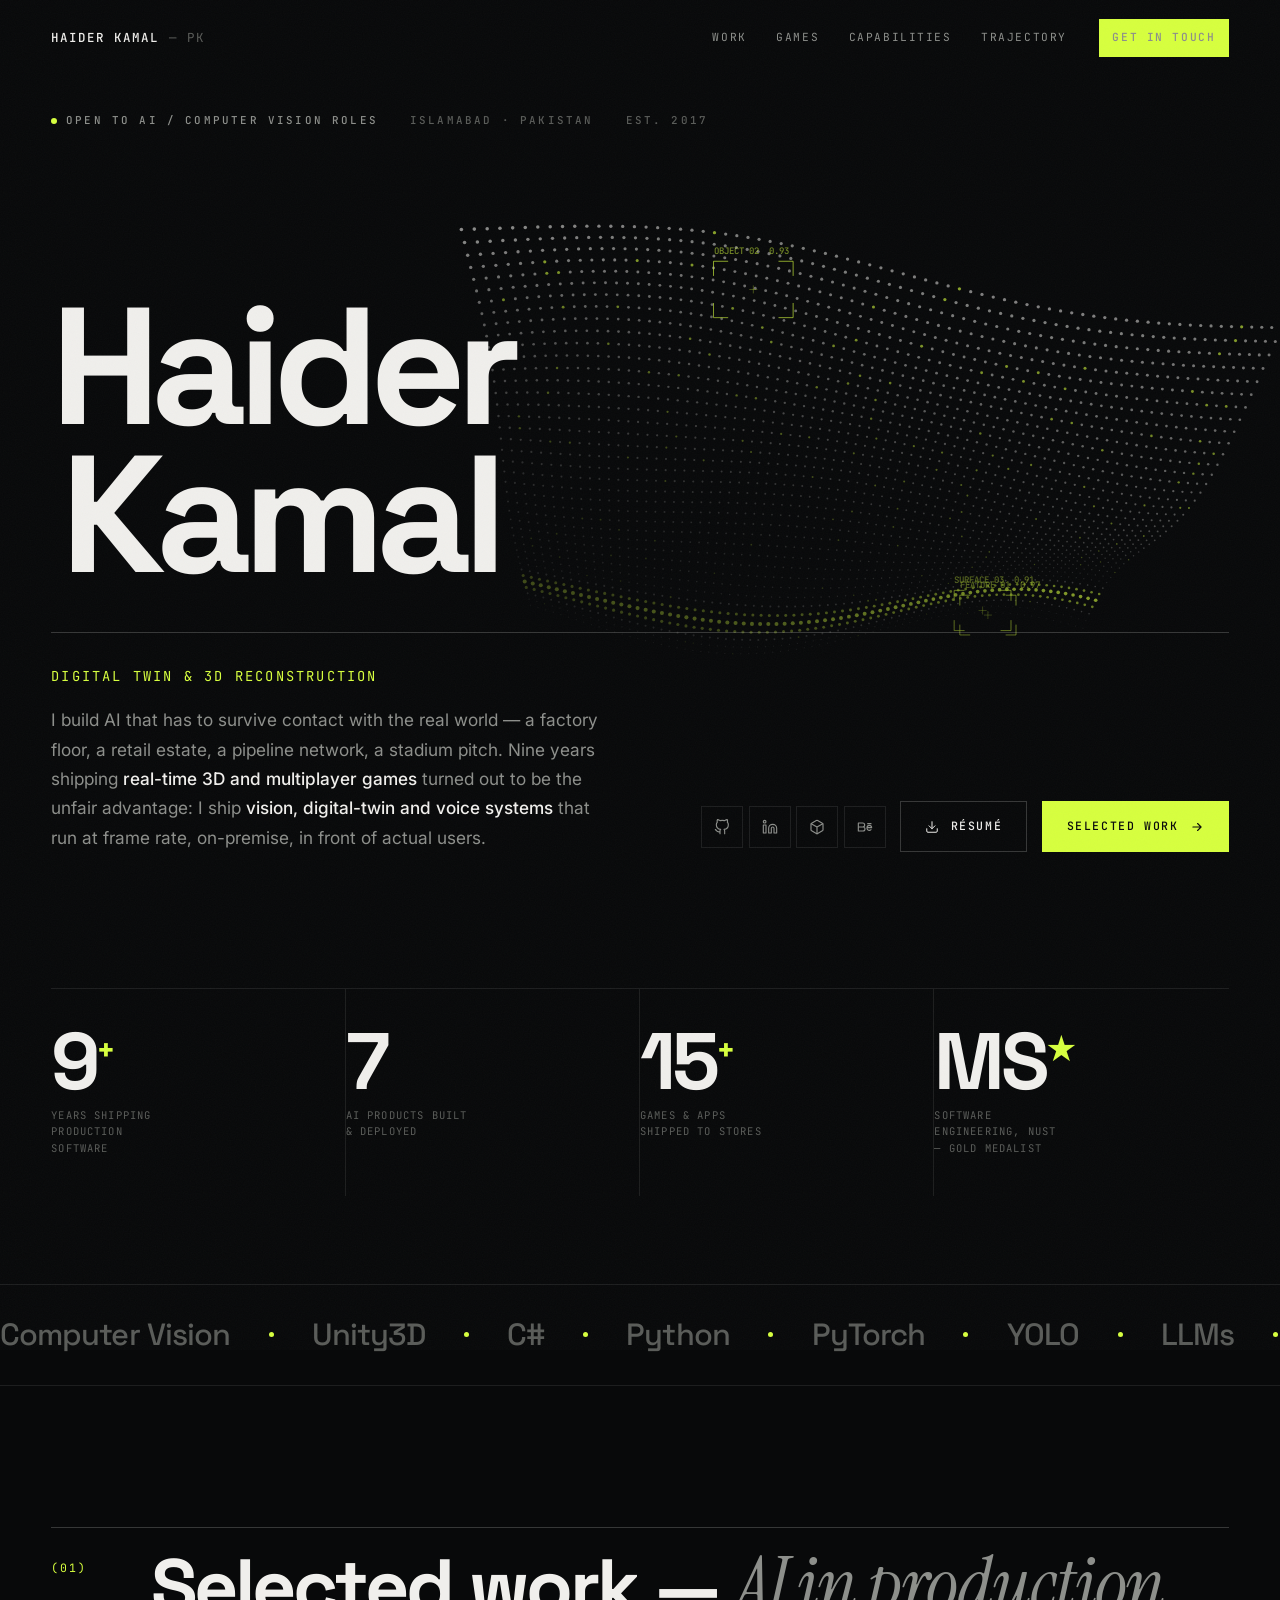
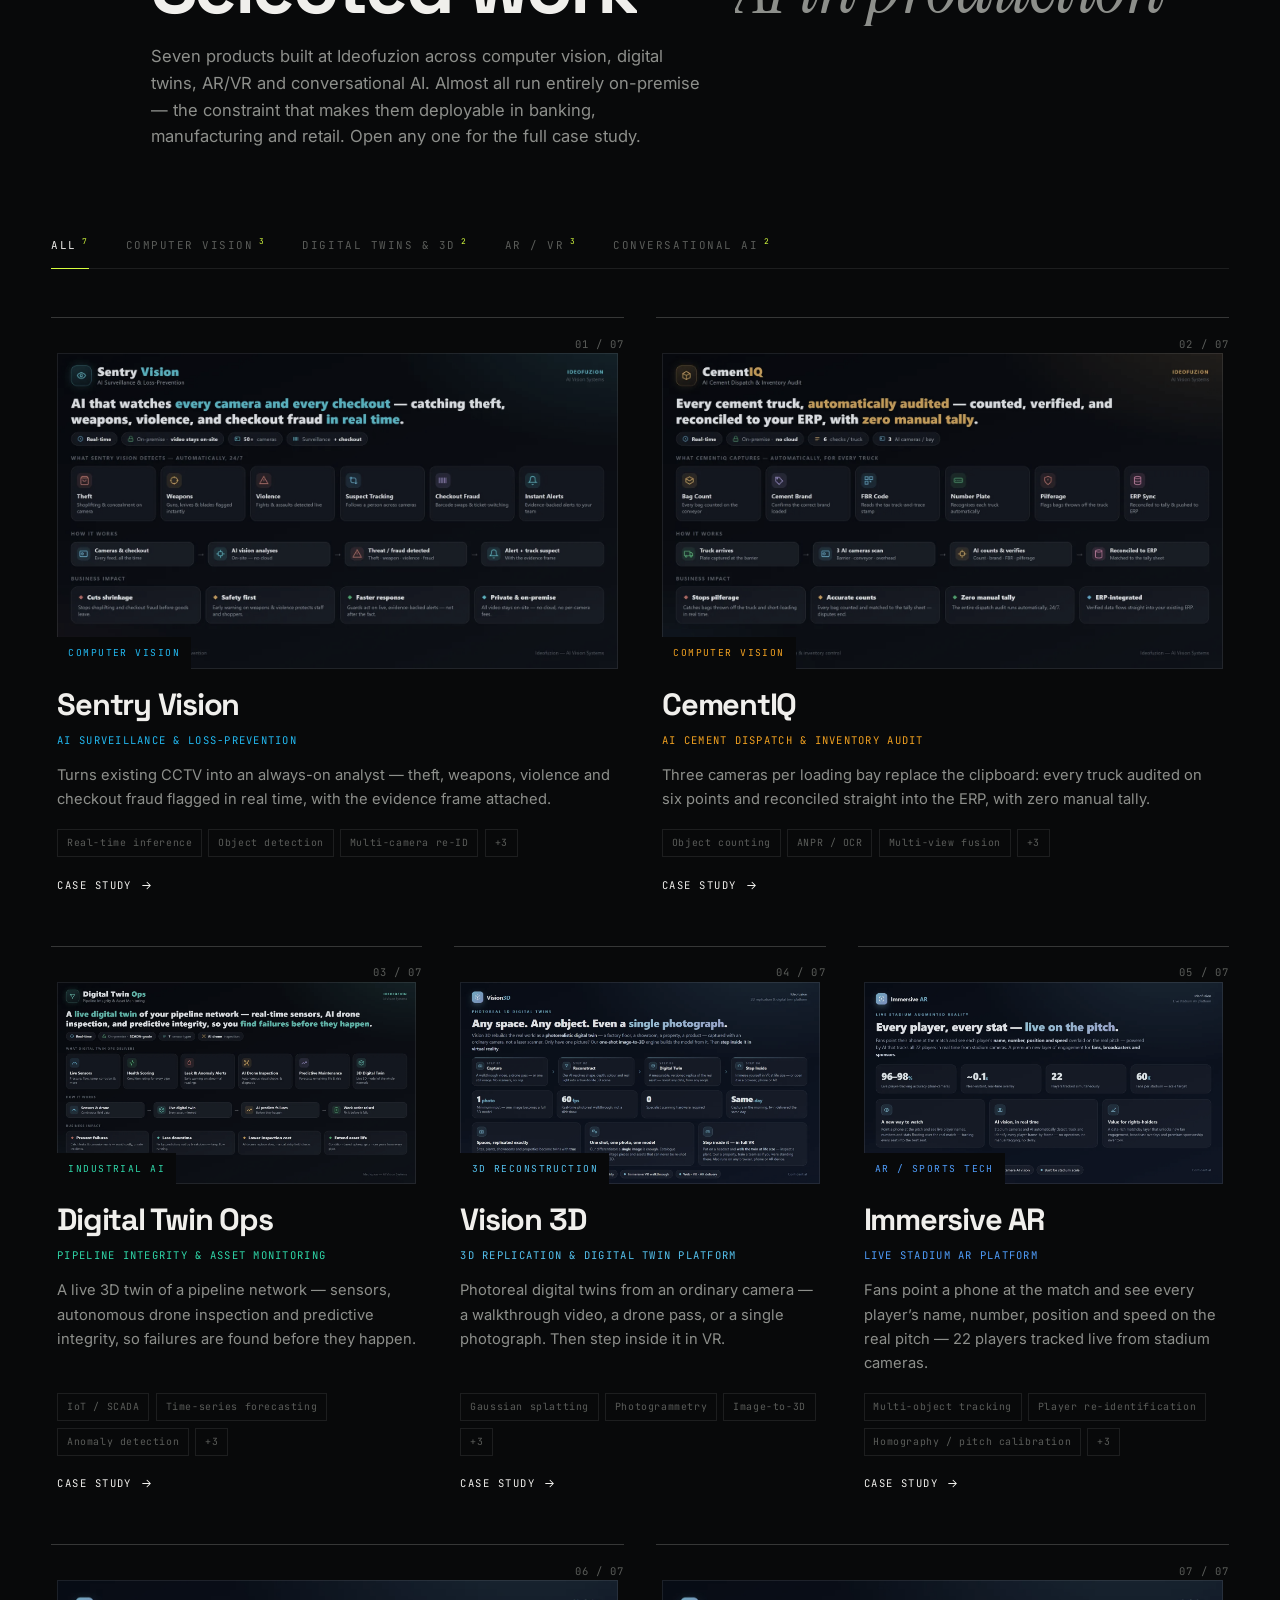
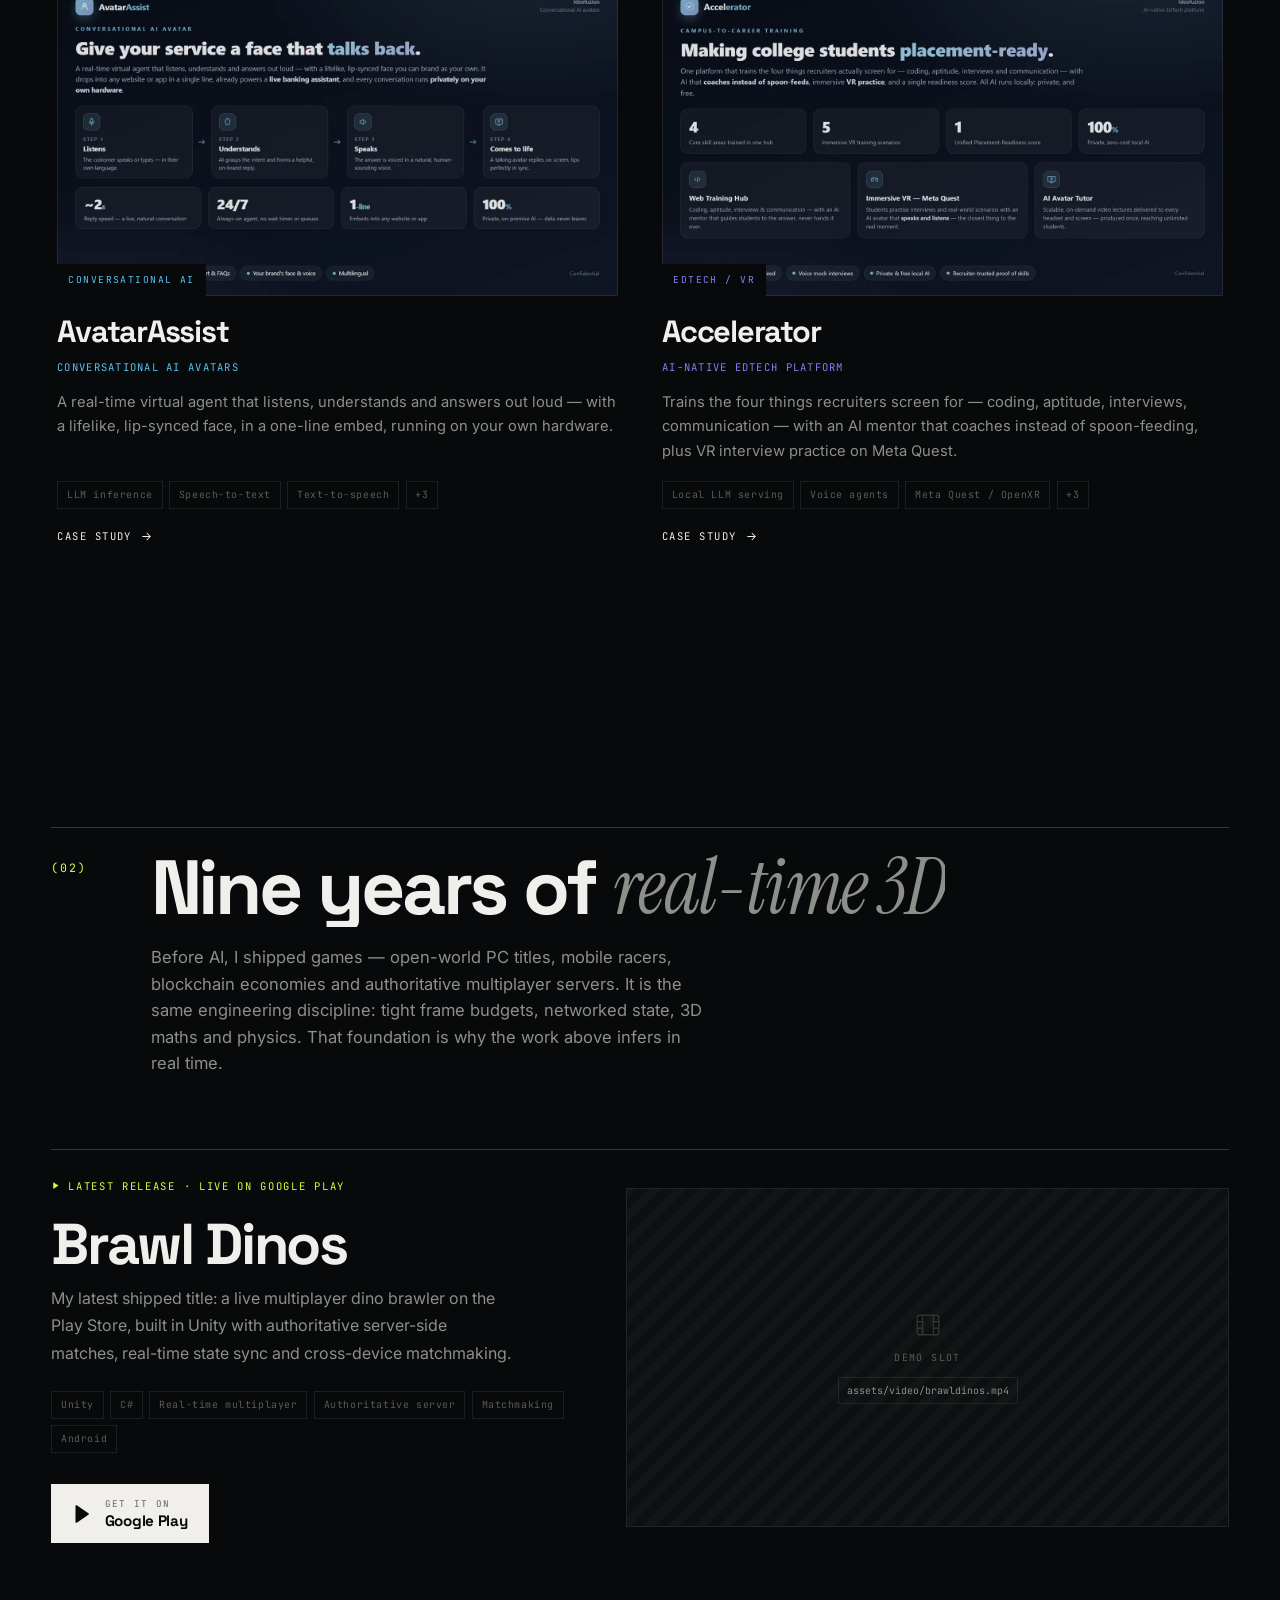
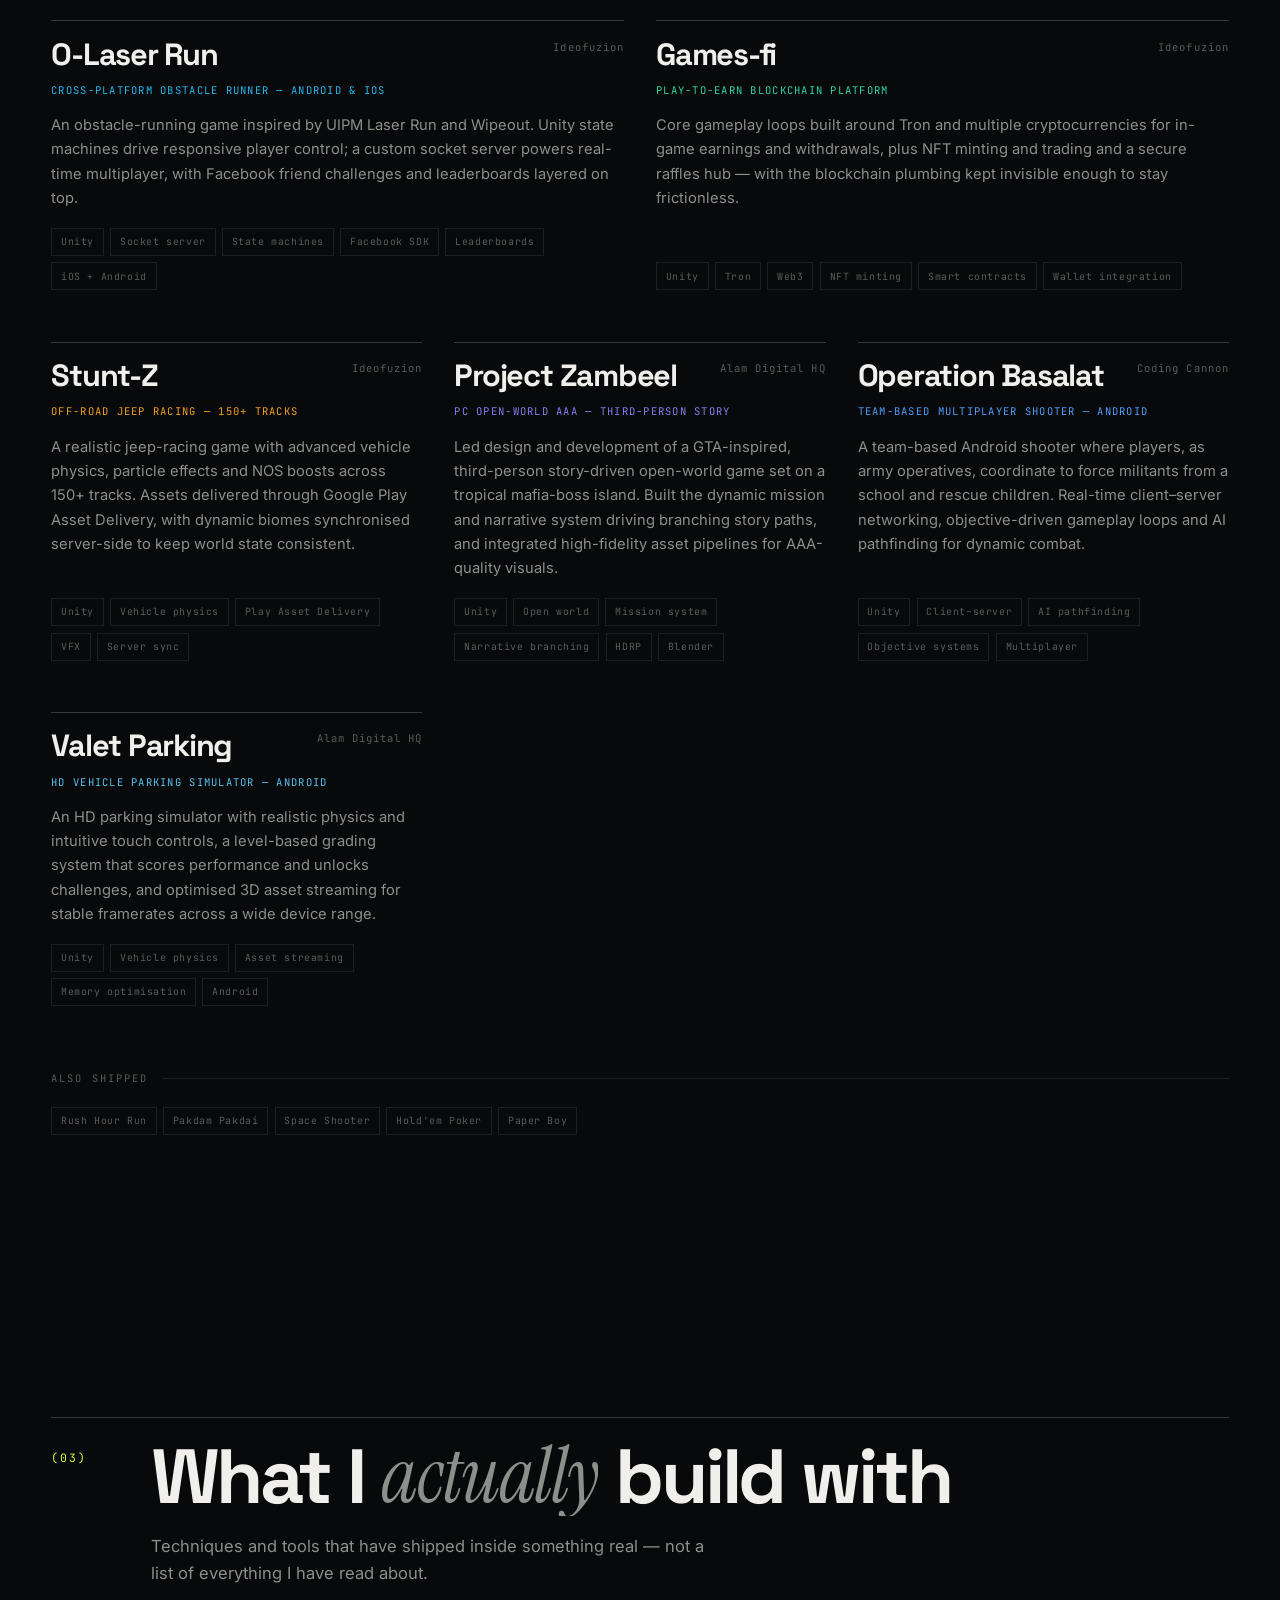
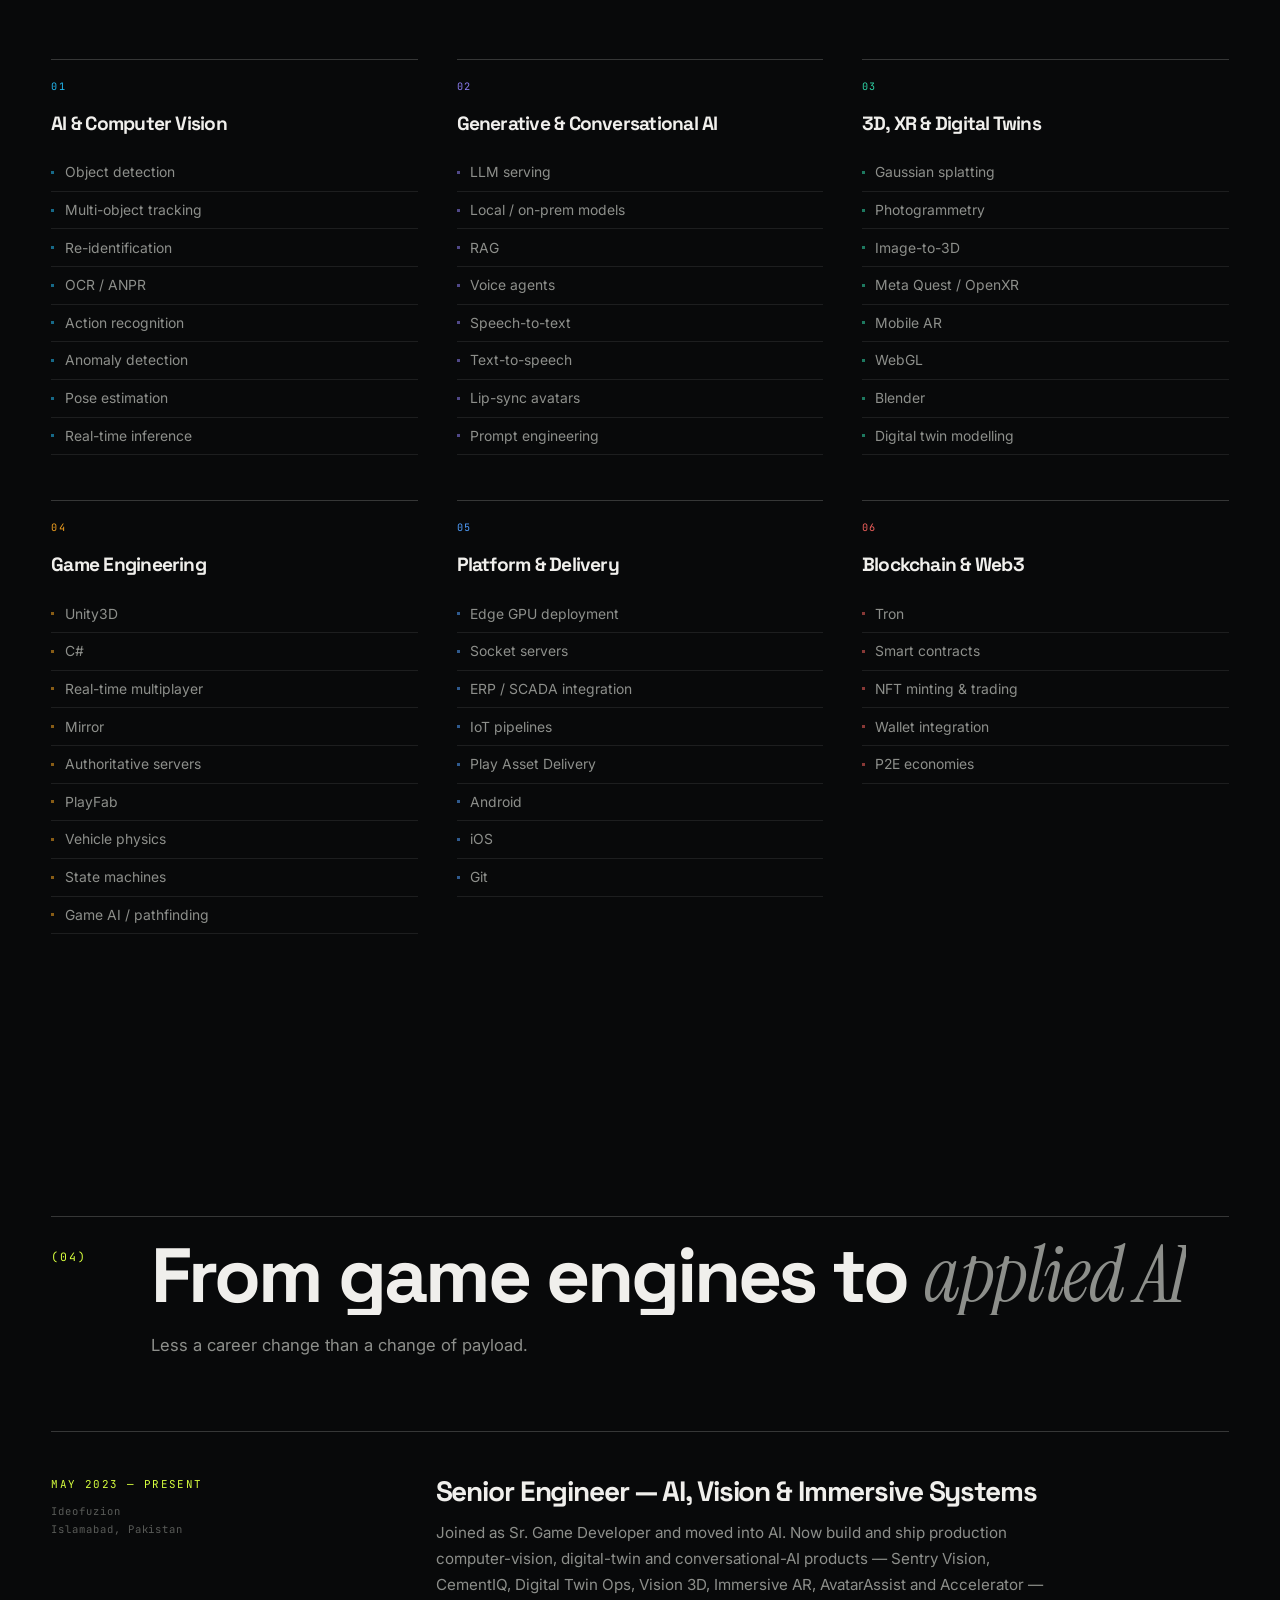
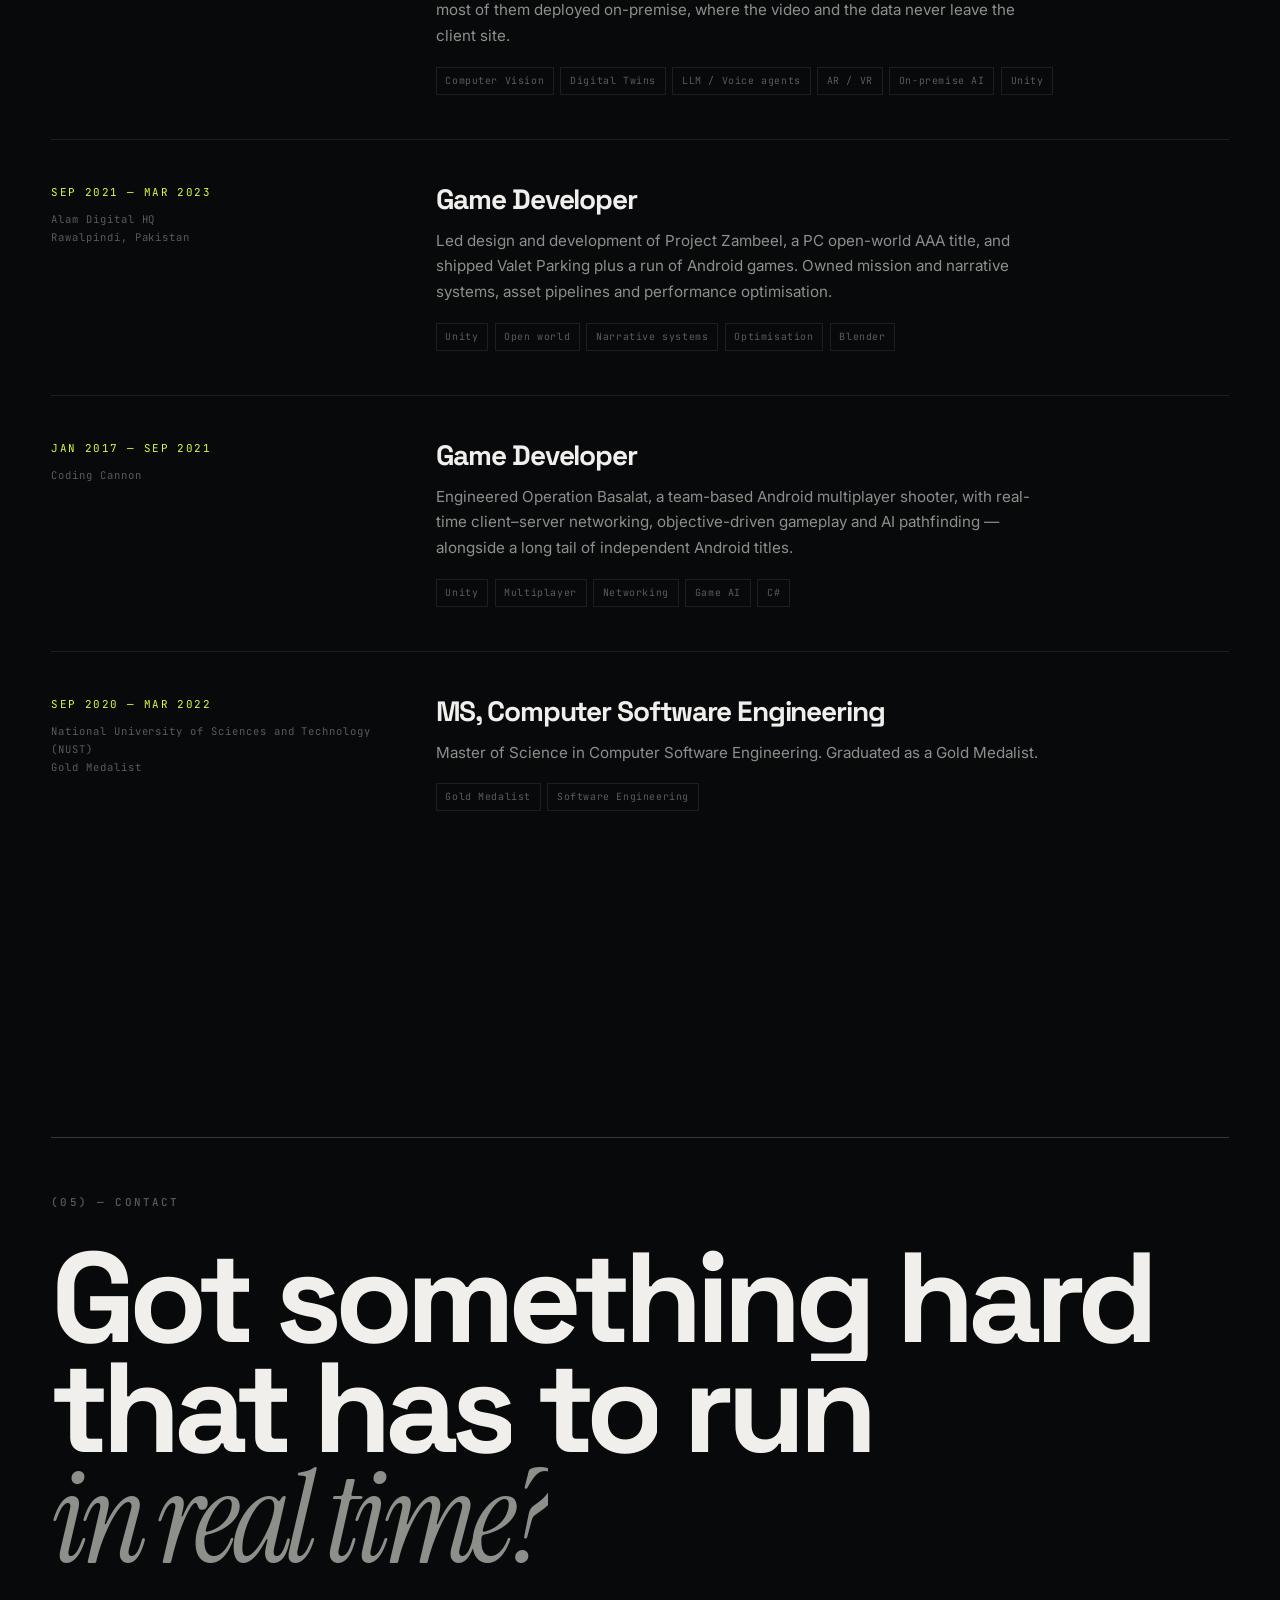
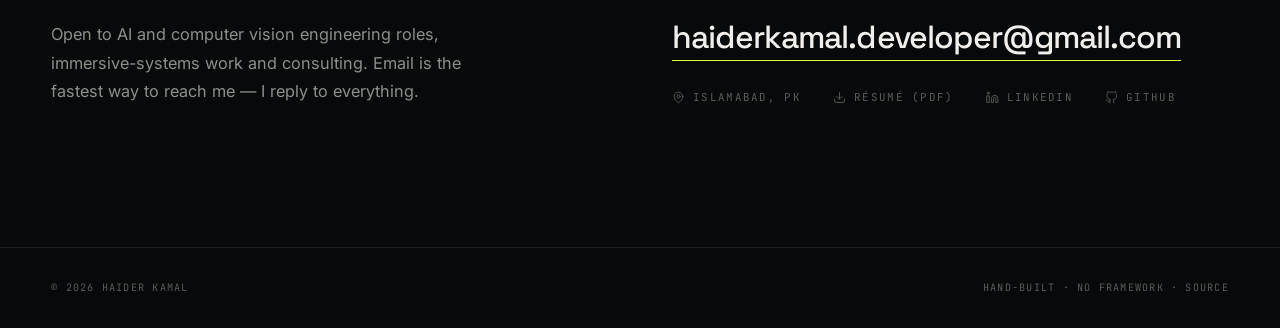
==== index.html @ 473e82a1 "Redesign: editorial art direction and a live point-cloud hero Replaces the generic dark-navy/cyan tr" ====
<!DOCTYPE html>
<html lang="en">
<head>
<meta charset="utf-8">
<meta name="viewport" content="width=device-width,initial-scale=1">
<title>Haider Kamal — AI, Computer Vision &amp; Real-Time 3D</title>
<meta name="description" content="Haider Kamal — engineer building production computer vision, digital twin, AR/VR and conversational AI systems, with 9+ years shipping Unity games and real-time multiplayer. Islamabad, Pakistan.">
<meta name="author" content="Haider Kamal">
<meta name="theme-color" content="#08090a">
<link rel="canonical" href="https://haiderkamal.github.io/">

<meta property="og:type" content="website">
<meta property="og:url" content="https://haiderkamal.github.io/">
<meta property="og:title" content="Haider Kamal — AI, Computer Vision &amp; Real-Time 3D">
<meta property="og:description" content="Production computer vision, digital twins, AR/VR and conversational AI — plus 9+ years shipping Unity games and real-time multiplayer.">
<meta property="og:image" content="https://haiderkamal.github.io/assets/img/sentry-vision.webp">
<meta name="twitter:card" content="summary_large_image">

<link rel="icon" href="data:image/svg+xml,<svg xmlns='http://www.w3.org/2000/svg' viewBox='0 0 100 100'><rect width='100' height='100' fill='%2308090a'/><text x='50' y='67' font-size='46' font-family='monospace' font-weight='700' text-anchor='middle' fill='%23d7ff3e'>HK</text></svg>">

<link rel="preconnect" href="https://fonts.googleapis.com">
<link rel="preconnect" href="https://fonts.gstatic.com" crossorigin>
<link href="https://fonts.googleapis.com/css2?family=Inter:wght@400;500;600&family=Space+Grotesk:wght@500;600;700&family=JetBrains+Mono:wght@400;500&family=Instrument+Serif:ital@0;1&display=swap" rel="stylesheet">
<link rel="stylesheet" href="assets/css/style.css">

<script type="application/ld+json">
{
  "@context": "https://schema.org",
  "@type": "Person",
  "name": "Haider Kamal",
  "jobTitle": "AI, Computer Vision & Immersive Systems Engineer",
  "email": "mailto:haiderkamal.developer@gmail.com",
  "url": "https://haiderkamal.github.io/",
  "address": { "@type": "PostalAddress", "addressLocality": "Islamabad", "addressCountry": "PK" },
  "alumniOf": { "@type": "CollegeOrUniversity", "name": "National University of Sciences and Technology (NUST)" },
  "worksFor": { "@type": "Organization", "name": "Ideofuzion" },
  "sameAs": [
    "https://github.com/haiderkamal",
    "https://www.linkedin.com/in/haiderkamal-598596217",
    "https://www.behance.net/codingCannon",
    "https://sketchfab.com/prorookie123/models"
  ],
  "knowsAbout": ["Computer Vision","Digital Twins","Augmented Reality","Virtual Reality","Large Language Models","Unity3D","Real-time Multiplayer","3D Reconstruction"]
}
</script>
</head>
<body>

<div class="progress" id="progress"></div>

<!-- ============ NAV ============ -->
<header class="nav" id="nav">
  <div class="wrap nav-in">
    <a class="brand" href="#top"><b>Haider Kamal</b><i>— PK</i></a>
    <nav class="nav-links">
      <a href="#work">Work</a>
      <a href="#games">Games</a>
      <a href="#skills">Capabilities</a>
      <a href="#journey">Trajectory</a>
      <a class="nav-cta" href="#contact">Get in touch</a>
    </nav>
    <button class="burger" id="burger" aria-label="Toggle menu"><span></span></button>
  </div>
</header>

<!-- ============ HERO ============ -->
<section class="hero" id="top">
  <canvas id="cloud" aria-hidden="true"></canvas>
  <div class="wrap hero-top">
    <div class="hero-meta mono-label">
      <span class="avail"><i class="dot"></i> Open to AI / computer vision roles</span>
      <span>Islamabad · Pakistan</span>
      <span>Est. 2017</span>
    </div>
  </div>

  <div class="wrap hero-in">
    <h1><span><i>Haider</i></span><span class="l2"><i>Kamal</i></span></h1>

    <div class="hero-lower">
      <div>
        <span class="rotator" id="rotator"></span>
        <p class="hero-lede">
          I build AI that has to survive contact with the real world — a factory floor, a retail estate,
          a pipeline network, a stadium pitch. Nine years shipping
          <strong>real-time 3D and multiplayer games</strong> turned out to be the unfair advantage:
          I ship <strong>vision, digital-twin and voice systems</strong> that run at frame rate,
          on-premise, in front of actual users.
        </p>
      </div>
      <div class="hero-actions">
        <div class="socials">
          <a href="https://github.com/haiderkamal" target="_blank" rel="noopener" aria-label="GitHub" title="GitHub">
            <svg viewBox="0 0 24 24" fill="none" stroke="currentColor" stroke-width="1.7" stroke-linecap="round" stroke-linejoin="round"><path d="M9 19c-5 1.5-5-2.5-7-3m14 6v-3.87a3.37 3.37 0 0 0-.94-2.61c3.14-.35 6.44-1.54 6.44-7A5.44 5.44 0 0 0 20 4.77 5.07 5.07 0 0 0 19.91 1S18.73.65 16 2.48a13.38 13.38 0 0 0-7 0C6.27.65 5.09 1 5.09 1A5.07 5.07 0 0 0 5 4.77a5.44 5.44 0 0 0-1.5 3.78c0 5.42 3.3 6.61 6.44 7A3.37 3.37 0 0 0 9 18.13V22"/></svg>
          </a>
          <a href="https://www.linkedin.com/in/haiderkamal-598596217" target="_blank" rel="noopener" aria-label="LinkedIn" title="LinkedIn">
            <svg viewBox="0 0 24 24" fill="none" stroke="currentColor" stroke-width="1.7" stroke-linecap="round" stroke-linejoin="round"><path d="M16 8a6 6 0 0 1 6 6v7h-4v-7a2 2 0 0 0-4 0v7h-4v-7a6 6 0 0 1 6-6z"/><rect x="2" y="9" width="4" height="12"/><circle cx="4" cy="4" r="2"/></svg>
          </a>
          <a href="https://sketchfab.com/prorookie123/models" target="_blank" rel="noopener" aria-label="Sketchfab" title="Sketchfab — 3D models">
            <svg viewBox="0 0 24 24" fill="none" stroke="currentColor" stroke-width="1.7" stroke-linecap="round" stroke-linejoin="round"><path d="M21 16V8a2 2 0 0 0-1-1.73l-7-4a2 2 0 0 0-2 0l-7 4A2 2 0 0 0 3 8v8a2 2 0 0 0 1 1.73l7 4a2 2 0 0 0 2 0l7-4A2 2 0 0 0 21 16Z"/><path d="m3.3 7 8.7 5 8.7-5M12 22V12"/></svg>
          </a>
          <a href="https://www.behance.net/codingCannon" target="_blank" rel="noopener" aria-label="Behance" title="Behance">
            <svg viewBox="0 0 24 24" fill="none" stroke="currentColor" stroke-width="1.7" stroke-linecap="round" stroke-linejoin="round"><path d="M2 6h6.5a3 3 0 0 1 0 6H2zM2 12h7a3 3 0 0 1 0 6H2zM15 13h7a3.5 3.5 0 1 0-7 0v1a3.5 3.5 0 0 0 6 2"/><path d="M16 7h5"/></svg>
          </a>
        </div>
        <a class="btn" href="assets/Haider-Kamal-Resume.pdf" download><span>
          <svg viewBox="0 0 24 24" fill="none" stroke="currentColor" stroke-width="1.7" stroke-linecap="round" stroke-linejoin="round"><path d="M21 15v4a2 2 0 0 1-2 2H5a2 2 0 0 1-2-2v-4"/><path d="m7 10 5 5 5-5"/><path d="M12 15V3"/></svg>
          Résumé</span></a>
        <a class="btn btn-solid" href="#work"><span>Selected work
          <svg viewBox="0 0 24 24" fill="none" stroke="currentColor" stroke-width="1.9" stroke-linecap="round" stroke-linejoin="round"><path d="M5 12h14M13 6l6 6-6 6"/></svg></span></a>
      </div>
    </div>
  </div>
</section>

<!-- ============ STATS ============ -->
<div class="wrap">
  <div class="stats rv">
    <div class="stat"><b>9<sup>+</sup></b><span>Years shipping production software</span></div>
    <div class="stat"><b>7</b><span>AI products built &amp; deployed</span></div>
    <div class="stat"><b>15<sup>+</sup></b><span>Games &amp; apps shipped to stores</span></div>
    <div class="stat"><b>MS<sup>★</sup></b><span>Software Engineering, NUST — Gold Medalist</span></div>
  </div>
</div>

<!-- ============ MARQUEE ============ -->
<div class="marquee" aria-hidden="true"><div class="marquee-track" id="marquee"></div></div>

<!-- ============ WORK ============ -->
<section id="work">
  <div class="wrap">
    <header class="sec-head">
      <span class="sec-idx">(01)</span>
      <div>
        <h2 class="split">Selected work — <em>AI in production</em></h2>
        <p>
          Seven products built at Ideofuzion across computer vision, digital twins, AR/VR and
          conversational AI. Almost all run entirely on-premise — the constraint that makes them
          deployable in banking, manufacturing and retail. Open any one for the full case study.
        </p>
      </div>
    </header>
    <div class="filters" id="filters"></div>
    <div class="grid" id="project-grid"></div>
  </div>
</section>

<!-- ============ GAMES ============ -->
<section id="games">
  <div class="wrap">
    <header class="sec-head">
      <span class="sec-idx">(02)</span>
      <div>
        <h2 class="split">Nine years of <em>real-time 3D</em></h2>
        <p>
          Before AI, I shipped games — open-world PC titles, mobile racers, blockchain economies and
          authoritative multiplayer servers. It is the same engineering discipline: tight frame budgets,
          networked state, 3D maths and physics. That foundation is why the work above infers in real time.
        </p>
      </div>
    </header>

    <div class="featured rv" id="featured"></div>
    <div class="grid" id="games-grid"></div>

    <div class="rv" style="margin-top:clamp(2.5rem,5vw,4rem)">
      <div class="m-h">Also shipped</div>
      <div class="pills" id="also"></div>
    </div>
  </div>
</section>

<!-- ============ CAPABILITIES ============ -->
<section id="skills">
  <div class="wrap">
    <header class="sec-head">
      <span class="sec-idx">(03)</span>
      <div>
        <h2 class="split">What I <em>actually</em> build with</h2>
        <p>Techniques and tools that have shipped inside something real — not a list of everything I have read about.</p>
      </div>
    </header>
    <div class="skills" id="skills-grid"></div>
  </div>
</section>

<!-- ============ TRAJECTORY ============ -->
<section id="journey">
  <div class="wrap">
    <header class="sec-head">
      <span class="sec-idx">(04)</span>
      <div>
        <h2 class="split">From game engines to <em>applied AI</em></h2>
        <p>Less a career change than a change of payload.</p>
      </div>
    </header>
    <div id="timeline"></div>
  </div>
</section>

<!-- ============ CONTACT ============ -->
<section id="contact">
  <div class="wrap">
    <div class="contact">
      <span class="mono-label">(05) — Contact</span>
      <h2 class="split">Got something hard that has to run <em>in real time?</em></h2>
      <div class="contact-grid">
        <p>
          Open to AI and computer vision engineering roles, immersive-systems work and consulting.
          Email is the fastest way to reach me — I reply to everything.
        </p>
        <div>
          <a class="mail" href="mailto:haiderkamal.developer@gmail.com">haiderkamal.developer@gmail.com</a>
          <div class="contact-meta">
            <span>
              <svg viewBox="0 0 24 24" fill="none" stroke="currentColor" stroke-width="1.7" stroke-linecap="round" stroke-linejoin="round"><path d="M20 10c0 6-8 12-8 12s-8-6-8-12a8 8 0 0 1 16 0Z"/><circle cx="12" cy="10" r="3"/></svg>
              Islamabad, PK
            </span>
            <a href="assets/Haider-Kamal-Resume.pdf" download>
              <svg viewBox="0 0 24 24" fill="none" stroke="currentColor" stroke-width="1.7" stroke-linecap="round" stroke-linejoin="round"><path d="M21 15v4a2 2 0 0 1-2 2H5a2 2 0 0 1-2-2v-4"/><path d="m7 10 5 5 5-5"/><path d="M12 15V3"/></svg>
              Résumé (PDF)
            </a>
            <a href="https://www.linkedin.com/in/haiderkamal-598596217" target="_blank" rel="noopener">
              <svg viewBox="0 0 24 24" fill="none" stroke="currentColor" stroke-width="1.7" stroke-linecap="round" stroke-linejoin="round"><path d="M16 8a6 6 0 0 1 6 6v7h-4v-7a2 2 0 0 0-4 0v7h-4v-7a6 6 0 0 1 6-6z"/><rect x="2" y="9" width="4" height="12"/><circle cx="4" cy="4" r="2"/></svg>
              LinkedIn
            </a>
            <a href="https://github.com/haiderkamal" target="_blank" rel="noopener">
              <svg viewBox="0 0 24 24" fill="none" stroke="currentColor" stroke-width="1.7" stroke-linecap="round" stroke-linejoin="round"><path d="M9 19c-5 1.5-5-2.5-7-3m14 6v-3.87a3.37 3.37 0 0 0-.94-2.61c3.14-.35 6.44-1.54 6.44-7A5.44 5.44 0 0 0 20 4.77 5.07 5.07 0 0 0 19.91 1S18.73.65 16 2.48a13.38 13.38 0 0 0-7 0C6.27.65 5.09 1 5.09 1A5.07 5.07 0 0 0 5 4.77a5.44 5.44 0 0 0-1.5 3.78c0 5.42 3.3 6.61 6.44 7A3.37 3.37 0 0 0 9 18.13V22"/></svg>
              GitHub
            </a>
          </div>
        </div>
      </div>
    </div>
  </div>
</section>

<footer>
  <div class="wrap foot-in">
    <span>© <span id="year"></span> Haider Kamal</span>
    <span>Hand-built · no framework · <a href="https://github.com/haiderkamal/haiderkamal.github.io" target="_blank" rel="noopener">source</a></span>
  </div>
</footer>

<!-- ============ MODAL ============ -->
<div class="modal" id="modal" role="dialog" aria-modal="true" aria-labelledby="modal-title">
  <div class="modal-panel" id="modal-panel"></div>
</div>

<script src="assets/js/data.js"></script>
<script src="assets/js/cloud.js"></script>
<script src="assets/js/main.js"></script>
</body>
</html>
---- assets/css/style.css ----
/* ============================================================
   Haider Kamal — portfolio
   Editorial / instrument-panel art direction.
   Monochrome chrome, acid accent, product colour only in the work.
   ============================================================ */

:root{
  --ink:#08090a;
  --ink-2:#0d0f11;
  --ink-3:#131618;
  --paper:#f0efec;
  --dim:#8d8f8b;
  --faint:#5a5c59;
  --rule:rgba(240,239,236,.09);
  --rule-2:rgba(240,239,236,.2);
  --acid:#d7ff3e;

  --gut:clamp(1.25rem,4vw,3.25rem);
  --maxw:1340px;
  --ease:cubic-bezier(.19,1,.22,1);
  --ease-2:cubic-bezier(.4,0,.2,1);

  --sans:"Inter",system-ui,-apple-system,"Segoe UI",sans-serif;
  --disp:"Space Grotesk","Inter",system-ui,sans-serif;
  --mono:"JetBrains Mono",ui-monospace,Consolas,monospace;
  --serif:"Instrument Serif",Georgia,"Times New Roman",serif;
}

*,*::before,*::after{box-sizing:border-box}
html{-webkit-text-size-adjust:100%}
body{
  margin:0;background:var(--ink);color:var(--paper);
  font-family:var(--sans);font-size:16px;line-height:1.6;
  -webkit-font-smoothing:antialiased;text-rendering:optimizeLegibility;
  overflow-x:hidden;
}
img{max-width:100%;display:block}
a{color:inherit;text-decoration:none}
button{font:inherit;color:inherit;background:none;border:none;cursor:pointer}
h1,h2,h3,h4{font-family:var(--disp);font-weight:700;margin:0;line-height:1;letter-spacing:-.04em}
p{margin:0}
::selection{background:var(--acid);color:var(--ink)}
:focus-visible{outline:2px solid var(--acid);outline-offset:3px}

/* film grain — the single cheapest thing that stops a dark site looking flat */
body::after{
  content:"";position:fixed;inset:-50%;z-index:999;pointer-events:none;opacity:.032;
  background-image:url("data:image/svg+xml,%3Csvg xmlns='http://www.w3.org/2000/svg' width='200' height='200'%3E%3Cfilter id='n'%3E%3CfeTurbulence type='fractalNoise' baseFrequency='.85' numOctaves='3'/%3E%3C/filter%3E%3Crect width='200' height='200' filter='url(%23n)'/%3E%3C/svg%3E");
  animation:grain 6s steps(6) infinite;
}
@keyframes grain{
  0%,100%{transform:translate(0,0)}   20%{transform:translate(-3%,2%)}
  40%{transform:translate(2%,-3%)}    60%{transform:translate(-2%,-2%)}
  80%{transform:translate(3%,1%)}
}

/* ---------- layout primitives ---------- */
.wrap{width:100%;max-width:var(--maxw);margin-inline:auto;padding-inline:var(--gut)}
section{position:relative;padding-block:clamp(5rem,11vw,10rem)}
.rule{height:1px;background:var(--rule)}

.ital{font-family:var(--serif);font-style:italic;font-weight:400;letter-spacing:-.015em}
.acid{color:var(--acid)}
.mono-label{
  font-family:var(--mono);font-size:.68rem;font-weight:500;letter-spacing:.2em;
  text-transform:uppercase;color:var(--faint);
}

/* ---------- progress ---------- */
.progress{
  position:fixed;top:0;left:0;height:2px;width:100%;z-index:400;
  transform-origin:0 50%;transform:scaleX(0);background:var(--acid);
}

/* ---------- nav ---------- */
.nav{position:fixed;top:0;left:0;right:0;z-index:300;transition:background .5s var(--ease-2),border-color .5s}
.nav::after{content:"";position:absolute;inset:0;z-index:-1;opacity:0;transition:opacity .5s var(--ease-2);
  background:rgba(8,9,10,.72);backdrop-filter:blur(14px) saturate(1.3);border-bottom:1px solid var(--rule)}
.nav.stuck::after{opacity:1}
.nav-in{display:flex;align-items:center;justify-content:space-between;height:76px}
.brand{display:flex;align-items:baseline;gap:.6rem;font-family:var(--mono);font-size:.78rem;
  letter-spacing:.16em;text-transform:uppercase}
.brand b{font-weight:500}
.brand i{font-style:normal;color:var(--faint)}
.nav-links{display:flex;align-items:center;gap:.15rem}
.nav-links a{
  font-family:var(--mono);font-size:.7rem;letter-spacing:.14em;text-transform:uppercase;
  color:var(--dim);padding:.6rem .85rem;position:relative;transition:color .3s;
}
.nav-links a::after{
  content:"";position:absolute;left:.85rem;right:.85rem;bottom:.35rem;height:1px;background:var(--acid);
  transform:scaleX(0);transform-origin:0 50%;transition:transform .45s var(--ease);
}
.nav-links a:hover{color:var(--paper)}
.nav-links a:hover::after,.nav-links a.active::after{transform:scaleX(1)}
.nav-links a.active{color:var(--paper)}
.nav-cta{
  margin-left:1rem;font-family:var(--mono);font-size:.7rem;letter-spacing:.14em;text-transform:uppercase;
  padding:.7rem 1.15rem;background:var(--acid);color:var(--ink);font-weight:500;
  transition:transform .3s var(--ease),filter .3s;
}
.nav-cta:hover{transform:translateY(-2px);filter:brightness(1.08)}
.nav-cta::after{display:none}
.burger{display:none;width:44px;height:44px;place-items:center;margin-right:-.5rem}
.burger span{display:block;width:20px;height:1px;background:var(--paper);position:relative;transition:.35s var(--ease)}
.burger span::before,.burger span::after{content:"";position:absolute;left:0;width:20px;height:1px;background:var(--paper);transition:.35s var(--ease)}
.burger span::before{top:-6px}.burger span::after{top:6px}
.nav.open .burger span{background:transparent}
.nav.open .burger span::before{top:0;transform:rotate(45deg)}
.nav.open .burger span::after{top:0;transform:rotate(-45deg)}

/* ---------- hero ---------- */
.hero{
  position:relative;min-height:100svh;display:flex;flex-direction:column;justify-content:space-between;
  padding-top:76px;padding-bottom:clamp(1.5rem,4vw,3rem);overflow:hidden;
}
#cloud{position:absolute;inset:0;width:100%;height:100%;z-index:0;opacity:.95}
.hero::after{
  content:"";position:absolute;inset:0;z-index:1;pointer-events:none;
  background:
    radial-gradient(120% 75% at 12% 78%,rgba(8,9,10,.94) 0%,rgba(8,9,10,.55) 42%,transparent 72%),
    linear-gradient(to top,var(--ink) 1%,transparent 32%);
}
.hero-in{position:relative;z-index:2;width:100%}

.hero-top{position:relative;z-index:2;padding-top:clamp(1.25rem,3.5vw,2.25rem)}
.hero-meta{display:flex;flex-wrap:wrap;gap:.6rem 2rem;align-items:center}
.hero-meta .avail{display:inline-flex;align-items:center;gap:.55rem;color:var(--dim)}
.hero-meta .dot{width:6px;height:6px;background:var(--acid);border-radius:50%;
  box-shadow:0 0 0 0 rgba(215,255,62,.55);animation:ping 2.6s var(--ease-2) infinite}
@keyframes ping{60%,100%{box-shadow:0 0 0 10px rgba(215,255,62,0)}}

.hero h1{
  font-size:clamp(3.2rem,13vw,11.5rem);line-height:1.06;letter-spacing:-.055em;
  margin-bottom:clamp(1rem,2.4vw,1.75rem);
}
.hero h1 .l2{display:block;padding-left:.06em}
.hero h1 .l2 em{font-family:var(--serif);font-style:italic;font-weight:400;letter-spacing:-.02em}

.hero-lower{
  display:grid;grid-template-columns:minmax(0,1fr) minmax(0,.95fr);
  gap:clamp(1.5rem,5vw,4.5rem);align-items:end;
  border-top:1px solid var(--rule-2);padding-top:clamp(1.25rem,3vw,2rem);
}
.rotator{
  display:block;position:relative;overflow:hidden;
  height:1.6em;line-height:1.6;margin-bottom:1.15rem;font-family:var(--mono);font-size:clamp(.72rem,1.5vw,.86rem);
  letter-spacing:.16em;text-transform:uppercase;color:var(--acid);
}
.rotator span{
  position:absolute;left:0;top:0;width:100%;white-space:nowrap;
  opacity:0;transform:translateY(70%);
  transition:opacity .55s var(--ease),transform .55s var(--ease);
}
.rotator span.in{opacity:1;transform:none}
.rotator span.out{opacity:0;transform:translateY(-70%)}
.hero-lede{color:var(--dim);font-size:clamp(.95rem,1.4vw,1.08rem);max-width:50ch;line-height:1.7}
.hero-lede strong{color:var(--paper);font-weight:500}
.hero-actions{display:flex;flex-wrap:wrap;gap:.9rem;align-items:center;justify-content:flex-end}

/* ---------- buttons ---------- */
.btn{
  display:inline-flex;align-items:center;gap:.7rem;padding:.95rem 1.5rem;
  font-family:var(--mono);font-size:.72rem;letter-spacing:.14em;text-transform:uppercase;font-weight:500;
  border:1px solid var(--rule-2);position:relative;overflow:hidden;
  transition:color .45s var(--ease-2),border-color .45s,transform .3s var(--ease);
}
.btn span{position:relative;z-index:2;display:inline-flex;align-items:center;gap:.7rem}
.btn::before{
  content:"";position:absolute;inset:0;background:var(--acid);z-index:1;
  transform:translateY(101%);transition:transform .5s var(--ease);
}
.btn:hover::before{transform:none}
.btn:hover{color:var(--ink);border-color:var(--acid)}
.btn svg{width:14px;height:14px;flex:none}
.btn-solid{background:var(--acid);color:var(--ink);border-color:var(--acid)}
.btn-solid::before{background:var(--paper)}
.btn-solid:hover{color:var(--ink);border-color:var(--paper)}

.socials{display:flex;gap:.35rem}
.socials a{
  width:42px;height:42px;display:grid;place-items:center;border:1px solid var(--rule);
  color:var(--dim);transition:.4s var(--ease);
}
.socials a:hover{color:var(--ink);background:var(--acid);border-color:var(--acid);transform:translateY(-3px)}
.socials svg{width:16px;height:16px}

/* ---------- section headers ---------- */
.sec-head{
  display:grid;grid-template-columns:auto minmax(0,1fr);gap:clamp(1.25rem,5vw,5rem);
  border-top:1px solid var(--rule-2);padding-top:1.4rem;margin-bottom:clamp(2.5rem,6vw,4.5rem);
}
.sec-idx{font-family:var(--mono);font-size:.72rem;letter-spacing:.16em;color:var(--acid);padding-top:.55rem}
.sec-head h2{font-size:clamp(2.2rem,6.2vw,4.8rem);line-height:.92;margin-bottom:1.35rem}
.sec-head h2 em{font-family:var(--serif);font-style:italic;font-weight:400;letter-spacing:-.02em;color:var(--dim)}
.sec-head p{max-width:56ch;color:var(--dim);font-size:clamp(.95rem,1.3vw,1.05rem)}

/* split-word reveal */
.split .w{display:inline-block;overflow:hidden;vertical-align:bottom;padding-bottom:.06em;margin-bottom:-.06em}
.split .w>i{display:inline-block;font-style:inherit;transform:translateY(110%);
  transition:transform .95s var(--ease);transition-delay:var(--d,0ms)}
.split.on .w>i{transform:none}

/* ---------- stats ---------- */
.stats{display:grid;grid-template-columns:repeat(4,1fr);border-top:1px solid var(--rule)}
.stat{padding:clamp(1.5rem,3vw,2.5rem) 1.25rem clamp(1.5rem,3vw,2.5rem) 0;border-right:1px solid var(--rule)}
.stat:last-child{border-right:0}
.stat b{
  display:block;font-family:var(--disp);font-weight:700;letter-spacing:-.05em;line-height:.85;
  font-size:clamp(2.6rem,6.5vw,5rem);margin-bottom:.7rem;
}
.stat b sup{font-size:.4em;vertical-align:super;color:var(--acid);letter-spacing:0}
.stat span{display:block;font-family:var(--mono);font-size:.66rem;letter-spacing:.11em;
  text-transform:uppercase;color:var(--faint);line-height:1.6;max-width:22ch}

/* ---------- marquee ---------- */
.marquee{overflow:hidden;border-block:1px solid var(--rule);padding-block:clamp(1rem,2.2vw,1.6rem)}
.marquee-track{display:flex;width:max-content;animation:slide 60s linear infinite}
.marquee:hover .marquee-track{animation-play-state:paused}
.marquee-track span{
  display:flex;align-items:center;gap:clamp(1.5rem,3vw,2.75rem);white-space:nowrap;
  padding-right:clamp(1.5rem,3vw,2.75rem);
  font-family:var(--disp);font-weight:500;letter-spacing:-.03em;
  font-size:clamp(1.1rem,2.4vw,2rem);color:var(--faint);transition:color .4s;
}
.marquee-track span::after{content:"";width:5px;height:5px;background:var(--acid);flex:none;border-radius:50%}
.marquee:hover .marquee-track span{color:var(--dim)}
@keyframes slide{to{transform:translateX(-50%)}}

/* ---------- filters ---------- */
.filters{display:flex;flex-wrap:wrap;gap:0;margin-bottom:clamp(2rem,4vw,3rem);border-bottom:1px solid var(--rule)}
.chip{
  font-family:var(--mono);font-size:.68rem;letter-spacing:.14em;text-transform:uppercase;
  color:var(--faint);padding:.85rem 1.15rem .85rem 0;margin-right:1.15rem;position:relative;
  transition:color .35s;
}
.chip::after{content:"";position:absolute;left:0;right:1.15rem;bottom:-1px;height:1px;background:var(--acid);
  transform:scaleX(0);transform-origin:0 50%;transition:transform .5s var(--ease)}
.chip:hover{color:var(--paper)}
.chip.on{color:var(--paper)}
.chip.on::after{transform:scaleX(1)}
.chip sup{color:var(--acid);font-size:.72em;margin-left:.35rem;vertical-align:super}

/* ---------- work grid (asymmetric 12-col) ---------- */
.grid{display:grid;grid-template-columns:repeat(12,1fr);gap:clamp(2rem,4vw,3.5rem) clamp(1.25rem,2.5vw,2.25rem);
  grid-auto-flow:dense}
.card{
  grid-column:span 4;position:relative;text-align:left;width:100%;display:flex;flex-direction:column;
  padding-top:1.1rem;border-top:1px solid var(--rule-2);cursor:pointer;
  transition:opacity .5s var(--ease-2);
}
.card.wide{grid-column:span 6}
.card-idx{
  position:absolute;top:1.1rem;right:0;font-family:var(--mono);font-size:.66rem;letter-spacing:.1em;
  color:var(--faint);transition:color .4s;
}
.card:hover .card-idx{color:var(--c)}
.card-media{
  position:relative;aspect-ratio:16/9;overflow:hidden;background:var(--ink-2);
  margin:1.1rem 0 1.25rem;
}
.card-media img,.card-media video,.card-media iframe{
  width:100%;height:100%;object-fit:cover;border:0;display:block;
  filter:grayscale(.45) contrast(1.04) brightness(.9);
  transform:scale(1.02);
  transition:transform 1.1s var(--ease),filter .75s var(--ease-2);
}
.card:hover .card-media img,.card:hover .card-media video{filter:none;transform:scale(1.07)}
.card-media::after{
  content:"";position:absolute;inset:0;border:1px solid var(--rule);pointer-events:none;
  transition:border-color .5s;
}
.card:hover .card-media::after{border-color:color-mix(in srgb,var(--c) 55%,transparent)}
.card-cat{
  position:absolute;left:0;bottom:0;z-index:2;font-family:var(--mono);font-size:.6rem;letter-spacing:.15em;
  text-transform:uppercase;padding:.5rem .7rem;background:var(--ink);color:var(--c);
}
.card-demo{
  position:absolute;right:0;top:0;z-index:2;display:inline-flex;align-items:center;gap:.35rem;
  font-family:var(--mono);font-size:.6rem;letter-spacing:.12em;text-transform:uppercase;
  padding:.5rem .7rem;background:var(--acid);color:var(--ink);font-weight:500;
}
.card-demo svg{width:8px;height:8px}
.card h3{
  font-size:clamp(1.35rem,2.4vw,1.95rem);line-height:1.02;margin-bottom:.55rem;
  display:inline-block;background-image:linear-gradient(var(--c),var(--c));
  background-size:0% 1px;background-position:0 100%;background-repeat:no-repeat;
  transition:background-size .6s var(--ease);padding-bottom:.1em;
}
.card:hover h3{background-size:100% 1px}
.card-tag{font-family:var(--mono);font-size:.66rem;letter-spacing:.12em;text-transform:uppercase;
  color:var(--c);margin-bottom:.9rem}
.card>p{color:var(--dim);font-size:.92rem;line-height:1.65;margin-bottom:1.1rem;flex:1}
.pills{display:flex;flex-wrap:wrap;gap:.4rem}
.pill{font-family:var(--mono);font-size:.62rem;letter-spacing:.06em;padding:.32rem .55rem;
  border:1px solid var(--rule);color:var(--faint)}
.card-more{
  display:inline-flex;align-items:center;gap:.5rem;margin-top:1.2rem;
  font-family:var(--mono);font-size:.66rem;letter-spacing:.14em;text-transform:uppercase;color:var(--paper);
}
.card-more svg{width:13px;height:13px;transition:transform .5s var(--ease)}
.card:hover .card-more svg{transform:translateX(6px)}

/* filtered-out state */
.card.hide{display:none}

/* ---------- featured game ---------- */
.featured{
  display:grid;grid-template-columns:minmax(0,1fr) minmax(0,1.15fr);gap:clamp(1.5rem,4vw,3.5rem);
  align-items:center;border-top:1px solid var(--rule-2);padding-top:1.4rem;
  margin-bottom:clamp(3rem,6vw,5rem);
}
.featured .ribbon{display:inline-flex;align-items:center;gap:.5rem;margin-bottom:1.4rem;
  font-family:var(--mono);font-size:.66rem;letter-spacing:.16em;text-transform:uppercase;color:var(--acid)}
.featured .ribbon svg{width:9px;height:9px}
.featured h3{font-size:clamp(2rem,5vw,3.6rem);line-height:.94;margin-bottom:.9rem}
.featured>div>p{color:var(--dim);font-size:1rem;line-height:1.7;margin-bottom:1.5rem;max-width:46ch}
.featured .pills{margin-bottom:1.9rem}
.feat-media{position:relative;aspect-ratio:16/9;overflow:hidden;background:var(--ink-2);border:1px solid var(--rule)}
.feat-media video,.feat-media iframe,.feat-media img{width:100%;height:100%;object-fit:cover;border:0;display:block}
.gplay{
  display:inline-flex;align-items:center;gap:.75rem;padding:.85rem 1.35rem;
  background:var(--paper);color:var(--ink);transition:transform .35s var(--ease),background .35s;
}
.gplay:hover{transform:translateY(-3px);background:var(--acid)}
.gplay svg{width:20px;height:20px}
.gplay b{font-family:var(--disp);font-size:.95rem;letter-spacing:-.02em;display:block;line-height:1.15}
.gplay small{display:block;font-family:var(--mono);font-size:.58rem;letter-spacing:.14em;text-transform:uppercase;opacity:.6}

/* media placeholder */
.slot{
  position:absolute;inset:0;display:flex;flex-direction:column;align-items:center;justify-content:center;
  gap:.75rem;color:var(--faint);text-align:center;padding:1.5rem;
  background:repeating-linear-gradient(-45deg,transparent,transparent 9px,rgba(240,239,236,.022) 9px,rgba(240,239,236,.022) 18px);
}
.slot svg{width:26px;height:26px;opacity:.45}
.slot em{font-style:normal;font-family:var(--mono);font-size:.62rem;letter-spacing:.14em;text-transform:uppercase}
.slot code{font-family:var(--mono);font-size:.62rem;color:var(--dim);border:1px solid var(--rule);padding:.28rem .5rem}

/* ---------- capabilities ---------- */
.skills{display:grid;grid-template-columns:repeat(auto-fit,minmax(min(100%,290px),1fr));
  gap:clamp(1.75rem,3.5vw,3rem) clamp(1.5rem,3vw,2.5rem)}
.skill{border-top:1px solid var(--rule-2);padding-top:1.2rem;position:relative}
.skill-n{font-family:var(--mono);font-size:.64rem;letter-spacing:.14em;color:var(--c);margin-bottom:1.1rem;display:block}
.skill h3{font-size:1.2rem;line-height:1.15;margin-bottom:1.2rem}
.skill ul{list-style:none;padding:0;margin:0}
.skill li{
  font-size:.87rem;color:var(--dim);padding:.45rem 0;border-bottom:1px solid var(--rule);
  display:flex;align-items:center;gap:.65rem;transition:color .35s,padding-left .35s var(--ease);
}
.skill li::before{content:"";width:3px;height:3px;background:var(--c);flex:none;opacity:.55;transition:opacity .35s}
.skill li:hover{color:var(--paper);padding-left:.4rem}
.skill li:hover::before{opacity:1}

/* ---------- timeline ---------- */
.tl-item{
  display:grid;grid-template-columns:minmax(0,.42fr) minmax(0,1fr);gap:clamp(1rem,4vw,4rem);
  border-top:1px solid var(--rule);padding-block:clamp(1.75rem,3.5vw,2.75rem);
  transition:background .5s var(--ease-2);
}
.tl-item:first-child{border-top-color:var(--rule-2)}
.tl-when{font-family:var(--mono);font-size:.68rem;letter-spacing:.13em;text-transform:uppercase;color:var(--acid)}
.tl-where{font-family:var(--mono);font-size:.66rem;letter-spacing:.09em;color:var(--faint);margin-top:.6rem;line-height:1.7}
.tl-body h3{font-size:clamp(1.25rem,2.4vw,1.75rem);line-height:1.08;margin-bottom:.85rem}
.tl-body p{color:var(--dim);font-size:.95rem;line-height:1.7;margin-bottom:1.1rem;max-width:62ch}

/* ---------- contact ---------- */
.contact{border-top:1px solid var(--rule-2);padding-top:clamp(2rem,5vw,3.5rem)}
.contact h2{font-size:clamp(2.6rem,10vw,8.5rem);line-height:.86;letter-spacing:-.055em;margin-bottom:clamp(1.5rem,4vw,2.75rem)}
.contact h2 em{font-family:var(--serif);font-style:italic;font-weight:400;color:var(--dim)}
.contact-grid{display:grid;grid-template-columns:minmax(0,1fr) minmax(0,1fr);gap:clamp(1.5rem,5vw,4rem);align-items:end}
.contact-grid>p{color:var(--dim);font-size:1.02rem;line-height:1.75;max-width:44ch}
.mail{
  display:inline-block;font-family:var(--disp);font-weight:500;letter-spacing:-.03em;
  font-size:clamp(1.05rem,2.6vw,2rem);line-height:1.2;word-break:break-word;
  background-image:linear-gradient(var(--acid),var(--acid));background-size:100% 1px;
  background-position:0 100%;background-repeat:no-repeat;padding-bottom:.12em;
  transition:background-size .55s var(--ease),color .4s;
}
.mail:hover{color:var(--acid);background-size:0% 1px}
.contact-meta{display:flex;flex-wrap:wrap;gap:.6rem 2rem;margin-top:1.75rem}
.contact-meta a,.contact-meta span{
  font-family:var(--mono);font-size:.68rem;letter-spacing:.12em;text-transform:uppercase;color:var(--faint);
  display:inline-flex;align-items:center;gap:.5rem;transition:color .35s;
}
.contact-meta a:hover{color:var(--acid)}
.contact-meta svg{width:13px;height:13px}

footer{border-top:1px solid var(--rule);padding-block:2rem}
.foot-in{display:flex;flex-wrap:wrap;gap:.75rem 2rem;justify-content:space-between;
  font-family:var(--mono);font-size:.64rem;letter-spacing:.12em;text-transform:uppercase;color:var(--faint)}
.foot-in a:hover{color:var(--acid)}

/* ---------- modal ---------- */
.modal{
  position:fixed;inset:0;z-index:500;display:grid;place-items:center;padding:clamp(.75rem,3vw,2rem);
  background:rgba(4,5,6,.86);backdrop-filter:blur(8px);
  opacity:0;visibility:hidden;transition:opacity .5s var(--ease-2),visibility .5s;
}
.modal.show{opacity:1;visibility:visible}
.modal-panel{
  position:relative;width:min(100%,1000px);max-height:92svh;overflow-y:auto;overscroll-behavior:contain;
  background:var(--ink-2);border:1px solid var(--rule-2);
  transform:translateY(32px);transition:transform .6s var(--ease);
  scrollbar-width:thin;scrollbar-color:var(--rule-2) transparent;
}
.modal.show .modal-panel{transform:none}
.modal-panel::-webkit-scrollbar{width:10px}
.modal-panel::-webkit-scrollbar-track{background:var(--ink-2)}
.modal-panel::-webkit-scrollbar-thumb{background:var(--rule-2);border:3px solid var(--ink-2)}
.modal-close{
  position:absolute;top:1rem;right:1rem;z-index:6;width:40px;height:40px;display:grid;place-items:center;
  background:var(--ink);border:1px solid var(--rule-2);transition:.35s var(--ease);
}
.modal-close:hover{background:var(--acid);color:var(--ink);border-color:var(--acid);transform:rotate(90deg)}
.modal-close svg{width:15px;height:15px}
.m-hero{position:relative;aspect-ratio:16/9;background:var(--ink);overflow:hidden;border-bottom:1px solid var(--rule)}
.m-hero img,.m-hero video,.m-hero iframe{width:100%;height:100%;object-fit:cover;border:0;display:block}
.m-hero::after{content:"";position:absolute;inset:0;pointer-events:none;
  background:linear-gradient(to top,var(--ink-2),transparent 55%)}
.m-hero.is-video::after{display:none}
.m-body{padding:clamp(1.5rem,4vw,3.25rem)}
.m-body h3{font-size:clamp(1.75rem,4.5vw,3rem);line-height:.96;margin-bottom:.7rem}
.m-tag{font-family:var(--mono);font-size:.7rem;letter-spacing:.15em;text-transform:uppercase;
  color:var(--c);margin-bottom:1.6rem}
.m-lede{color:var(--dim);font-size:clamp(.95rem,1.4vw,1.06rem);line-height:1.75;margin-bottom:2.5rem;max-width:70ch}
.m-h{
  font-family:var(--mono);font-size:.65rem;letter-spacing:.2em;text-transform:uppercase;color:var(--faint);
  display:flex;align-items:center;gap:.9rem;margin-bottom:1.25rem;
}
.m-h::after{content:"";flex:1;height:1px;background:var(--rule)}
.m-metrics{display:grid;grid-template-columns:repeat(auto-fit,minmax(min(100%,150px),1fr));
  border-top:1px solid var(--rule);margin-bottom:2.5rem}
.m-metric{padding:1.4rem 1.25rem 1.4rem 0;border-right:1px solid var(--rule)}
.m-metric:last-child{border-right:0}
.m-metric b{display:block;font-family:var(--disp);font-size:clamp(1.9rem,4vw,2.8rem);font-weight:700;
  letter-spacing:-.05em;line-height:.85;color:var(--c)}
.m-metric b i{font-style:normal;font-size:.45em;vertical-align:super;letter-spacing:0}
.m-metric span{display:block;font-family:var(--mono);font-size:.62rem;letter-spacing:.1em;
  text-transform:uppercase;color:var(--faint);margin-top:.8rem;line-height:1.65}
.m-list{display:grid;grid-template-columns:repeat(auto-fit,minmax(min(100%,220px),1fr));
  gap:0 clamp(1.25rem,2.5vw,2rem);margin-bottom:2.5rem}
.m-list div{border-top:1px solid var(--rule);padding:1rem 0;transition:border-color .4s}
.m-list div:hover{border-top-color:var(--c)}
.m-list b{display:block;font-family:var(--disp);font-size:.98rem;letter-spacing:-.02em;margin-bottom:.35rem}
.m-list p{font-size:.83rem;color:var(--dim);line-height:1.6}
.m-steps{display:grid;grid-template-columns:repeat(auto-fit,minmax(min(100%,190px),1fr));
  gap:0 clamp(1.25rem,2.5vw,2rem);margin-bottom:2.5rem}
.m-step{border-top:1px solid var(--c);padding:1rem 0}
.m-step i{display:block;font-family:var(--mono);font-style:normal;font-size:.64rem;letter-spacing:.14em;
  color:var(--c);margin-bottom:.7rem}
.m-step b{display:block;font-family:var(--disp);font-size:.95rem;letter-spacing:-.02em;margin-bottom:.3rem}
.m-step p{font-size:.82rem;color:var(--dim);line-height:1.6}
.m-pills{display:flex;flex-wrap:wrap;gap:.45rem;margin-bottom:2rem}
.m-note{
  display:flex;gap:.8rem;align-items:flex-start;padding:1rem 0;border-top:1px solid var(--rule);
  font-family:var(--mono);font-size:.68rem;letter-spacing:.04em;line-height:1.75;color:var(--faint);
}
.m-note svg{width:13px;height:13px;flex:none;margin-top:.35rem;color:var(--acid)}

/* ---------- reveal ---------- */
.rv{opacity:0;transform:translateY(30px);transition:opacity 1s var(--ease),transform 1s var(--ease)}
.rv.on{opacity:1;transform:none}

/* ---------- responsive ---------- */
@media (max-width:1080px){
  .card,.card.wide{grid-column:span 6}
  .featured{grid-template-columns:1fr}
  .contact-grid{grid-template-columns:1fr}
  .hero-lower{grid-template-columns:1fr;align-items:start}
  .hero-actions{justify-content:flex-start}
}
@media (max-width:820px){
  #cloud{opacity:.4}
  .hero::after{
    background:linear-gradient(to bottom,rgba(8,9,10,.35) 0%,rgba(8,9,10,.55) 30%,
      rgba(8,9,10,.9) 62%,var(--ink) 88%);
  }
  .burger{display:grid}
  .nav-links{
    position:fixed;top:76px;left:0;right:0;flex-direction:column;align-items:stretch;gap:0;
    background:var(--ink);border-bottom:1px solid var(--rule-2);padding:1rem var(--gut) 1.75rem;
    clip-path:inset(0 0 100% 0);transition:clip-path .55s var(--ease);
  }
  .nav.open .nav-links{clip-path:inset(0 0 0 0)}
  .nav-links a{padding:.95rem 0;font-size:.82rem;border-bottom:1px solid var(--rule)}
  .nav-links a::after{left:0;right:auto;width:0}
  .nav-cta{margin:1.1rem 0 0;justify-content:center;text-align:center;padding:.95rem}
  .stats{grid-template-columns:repeat(2,1fr)}
  .stat{border-bottom:1px solid var(--rule)}
  .stat:nth-child(2n){border-right:0;padding-right:0}
  .sec-head{grid-template-columns:1fr;gap:.9rem}
  .sec-idx{padding-top:0}
  .tl-item{grid-template-columns:1fr;gap:1rem}
  .m-metric{border-right:0;border-bottom:1px solid var(--rule);padding-right:0}
}
@media (max-width:620px){
  .card,.card.wide{grid-column:span 12}
  .hero h1{font-size:clamp(2.9rem,15vw,5rem)}
}
@media (prefers-reduced-motion:reduce){
  *,*::before,*::after{animation-duration:.01ms!important;animation-iteration-count:1!important;
    transition-duration:.01ms!important}
  html{scroll-behavior:auto}
  .rv{opacity:1;transform:none}
  .split .w>i{transform:none}
  body::after{animation:none}
}

/* ---------- hero headline line-reveal ---------- */
.hero h1>span{display:block;overflow:hidden}
.hero h1>span:first-child{margin-bottom:-.17em}
.hero h1>span>i{display:block;font-style:normal;transform:translateY(108%);
  animation:rise 1.2s var(--ease) .1s forwards}
.hero h1>span:nth-child(2)>i{animation-delay:.22s}
@keyframes rise{to{transform:none}}

/* ---------- alignment fixes inside flex cards ---------- */
.card h3,.card-more{align-self:flex-start}
.card .card-tag,.card>p,.card .pills{width:100%}

/* ---------- section spacing ---------- */
.stats{margin-block:clamp(3rem,7vw,5.5rem) clamp(3rem,7vw,5.5rem)}
.contact .mono-label{display:block;margin-bottom:clamp(1.25rem,3vw,2rem)}
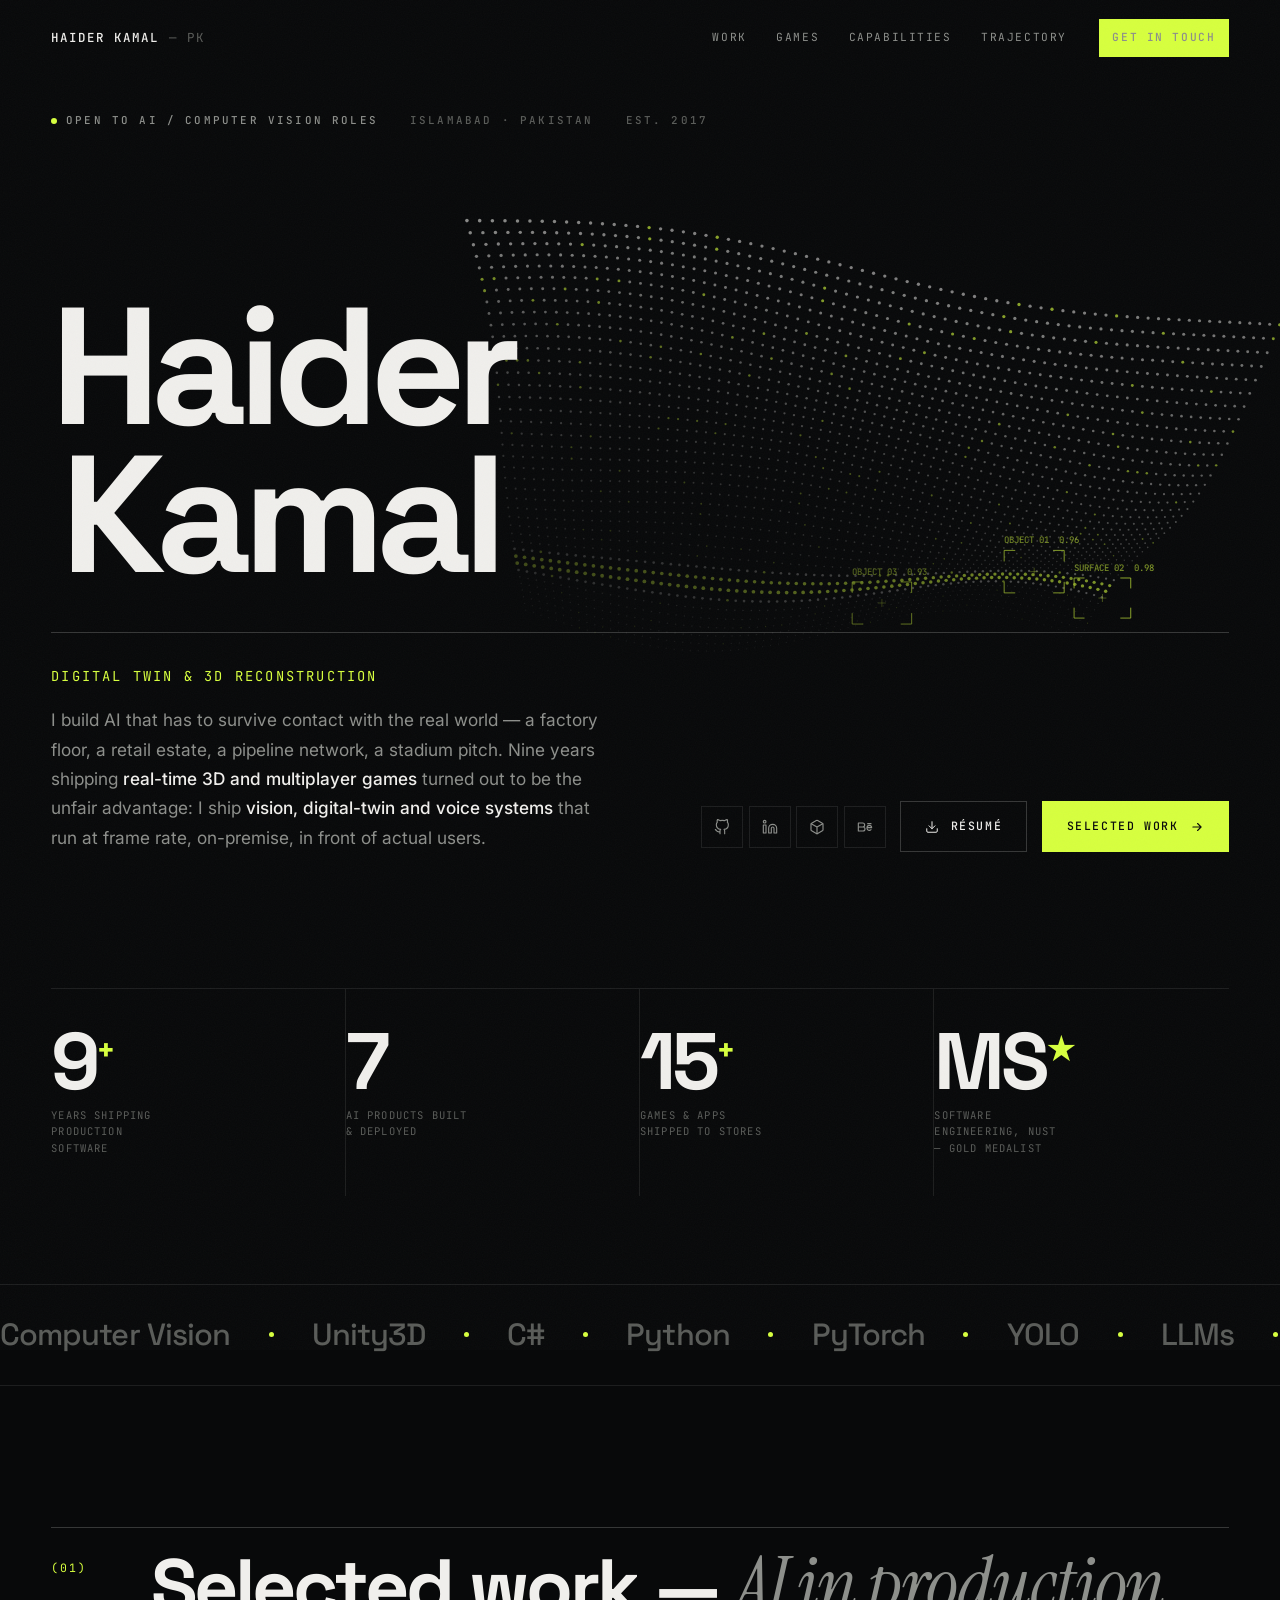
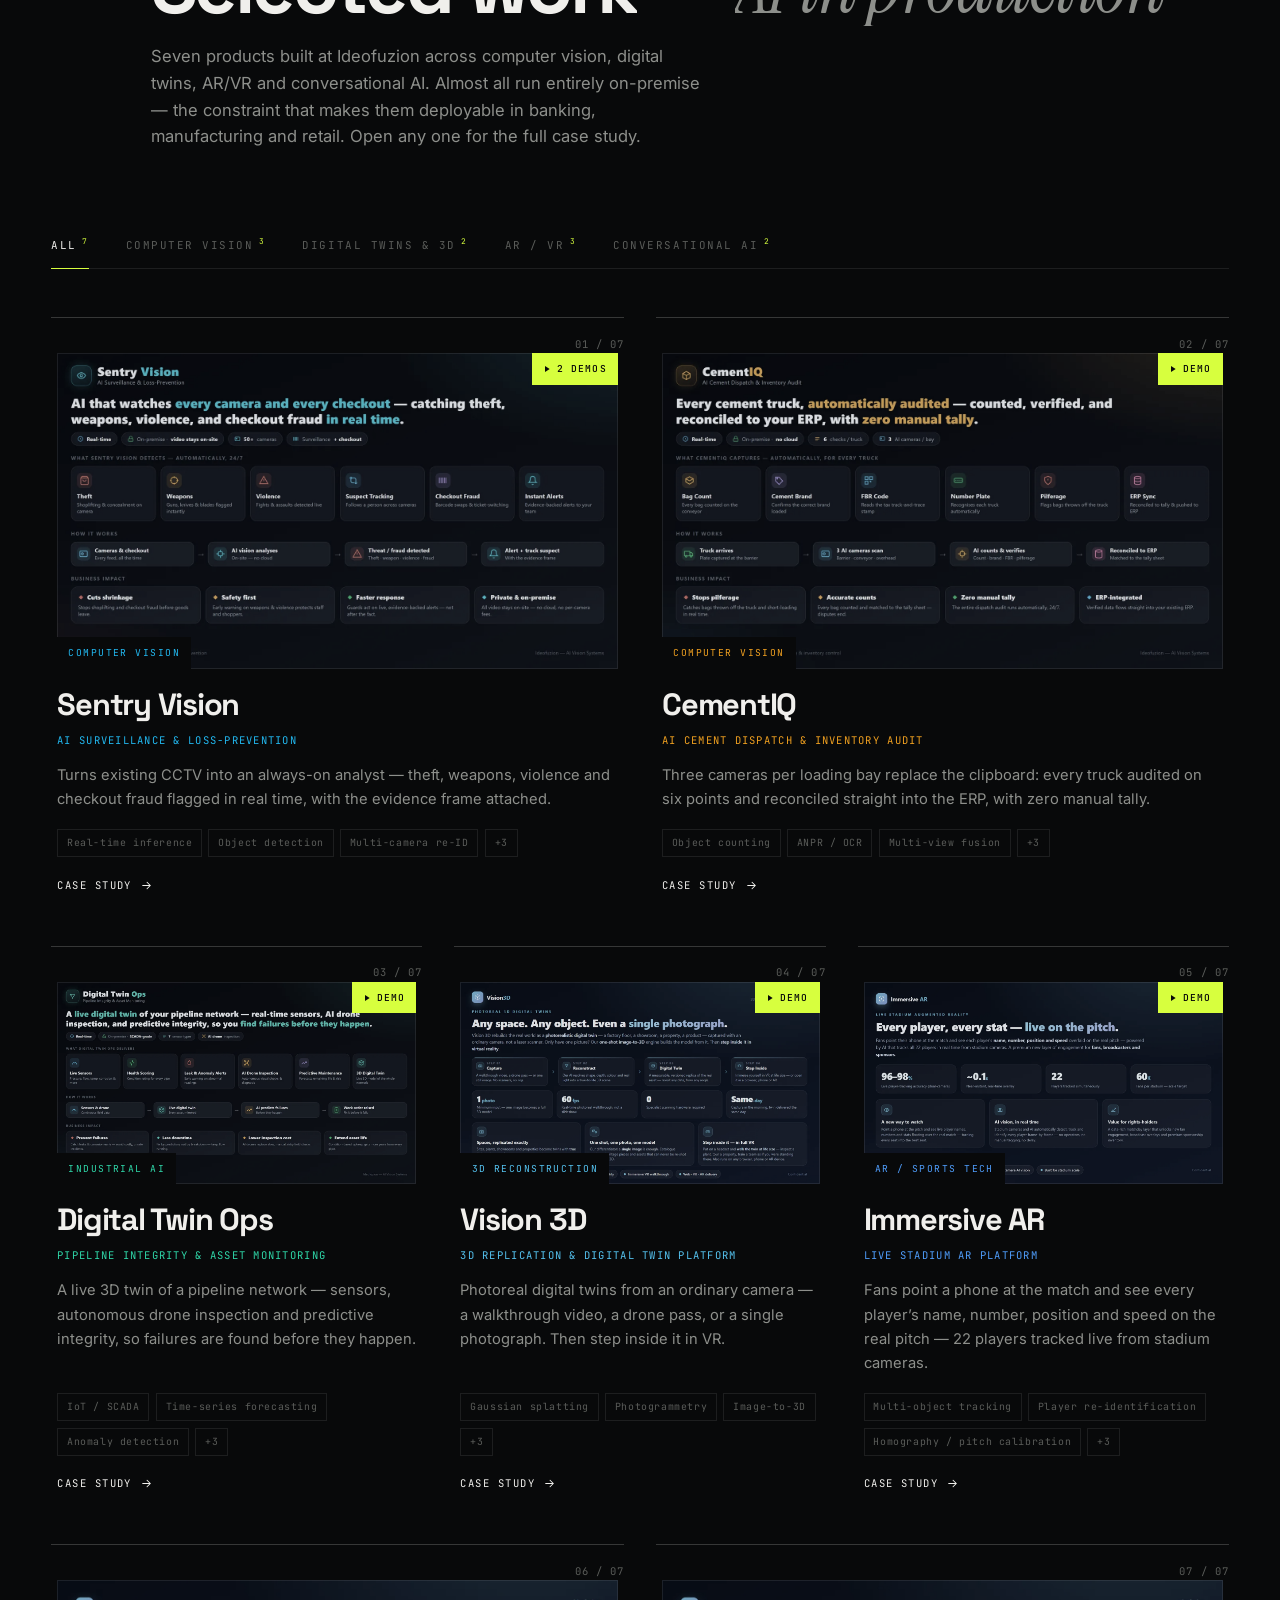
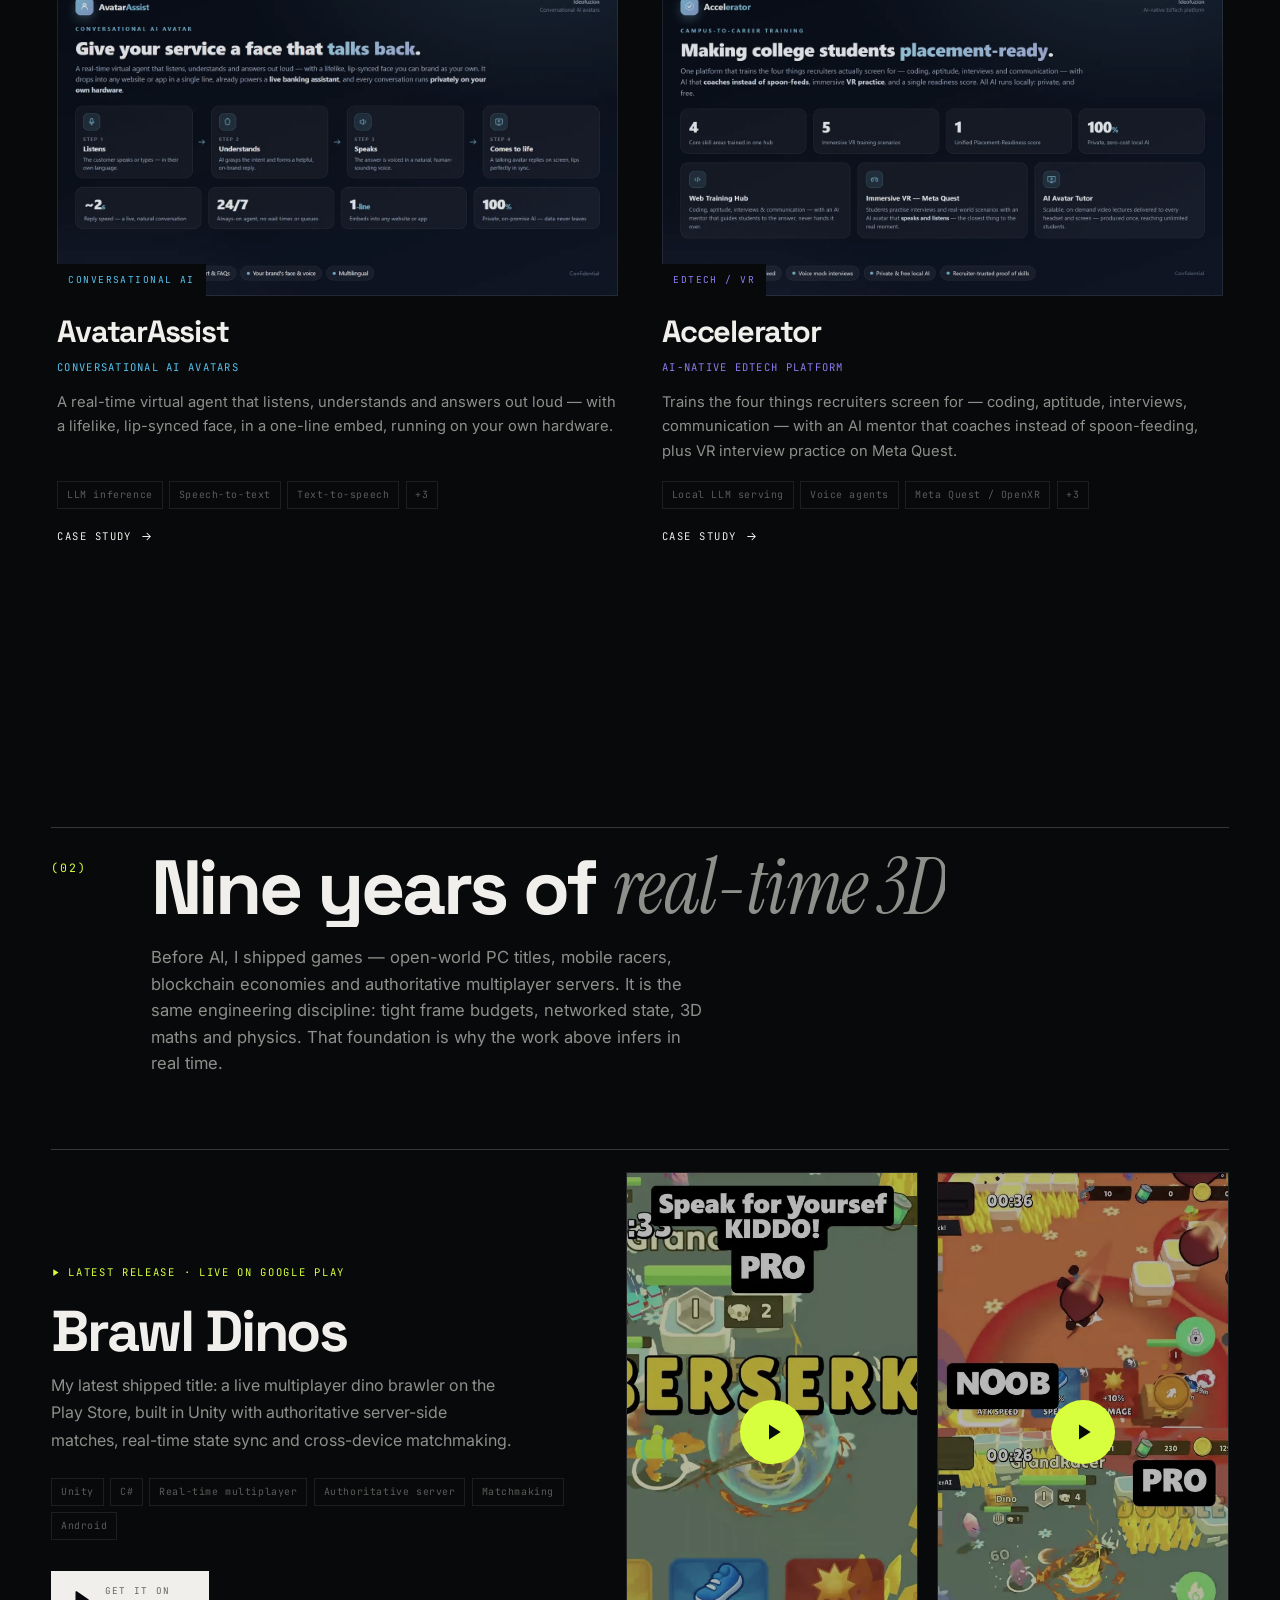
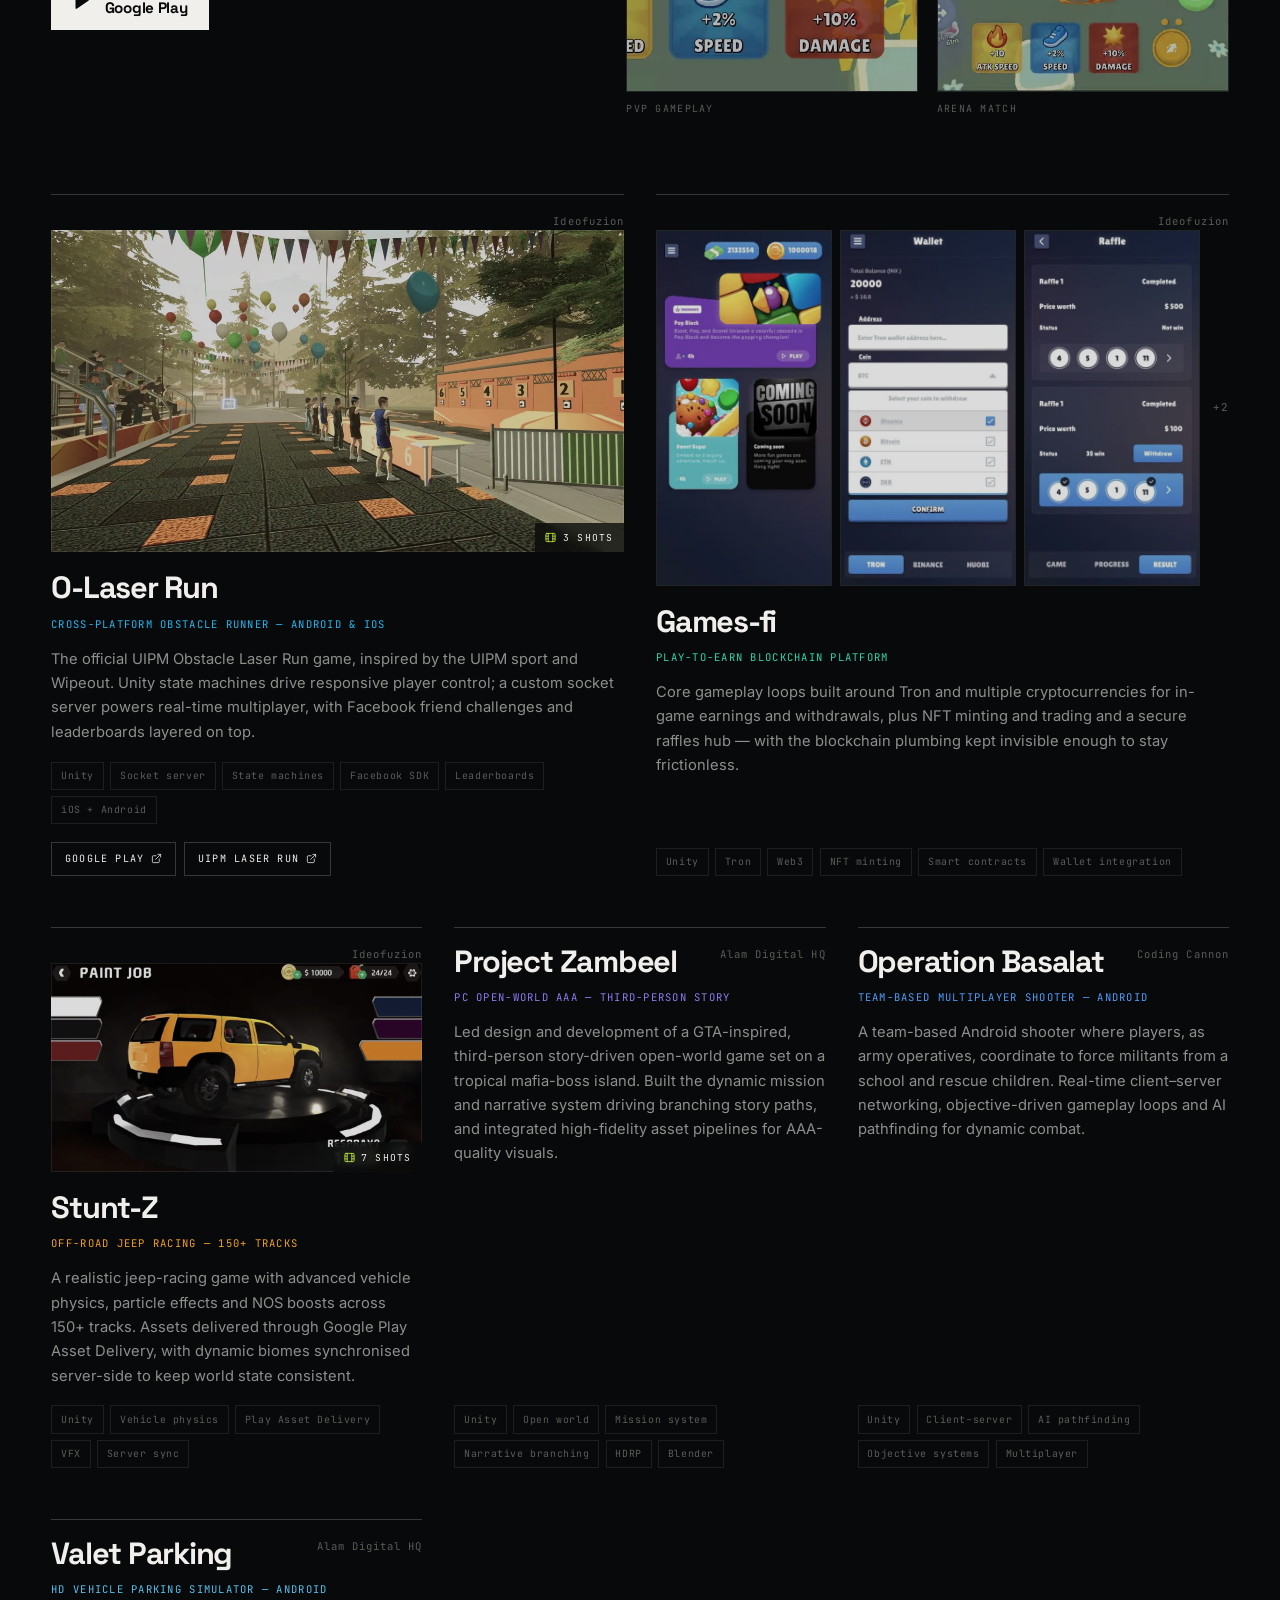
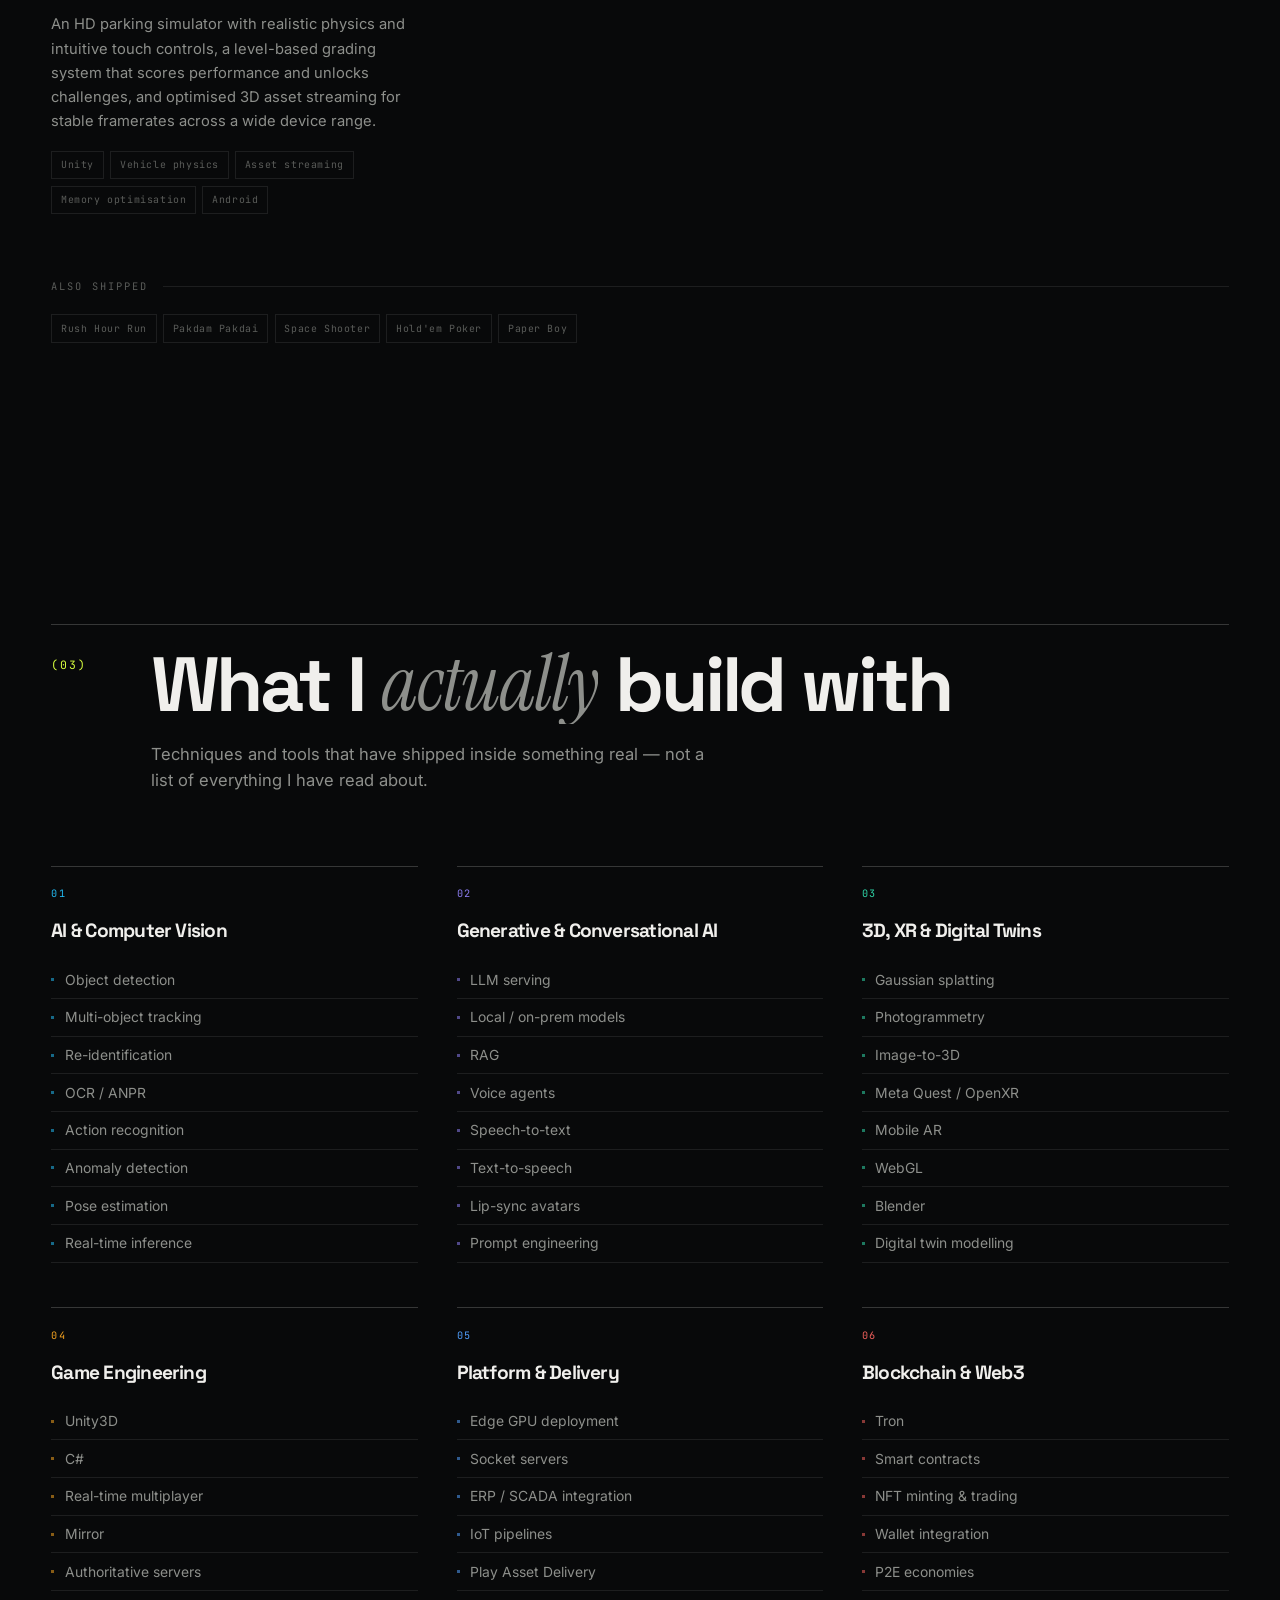
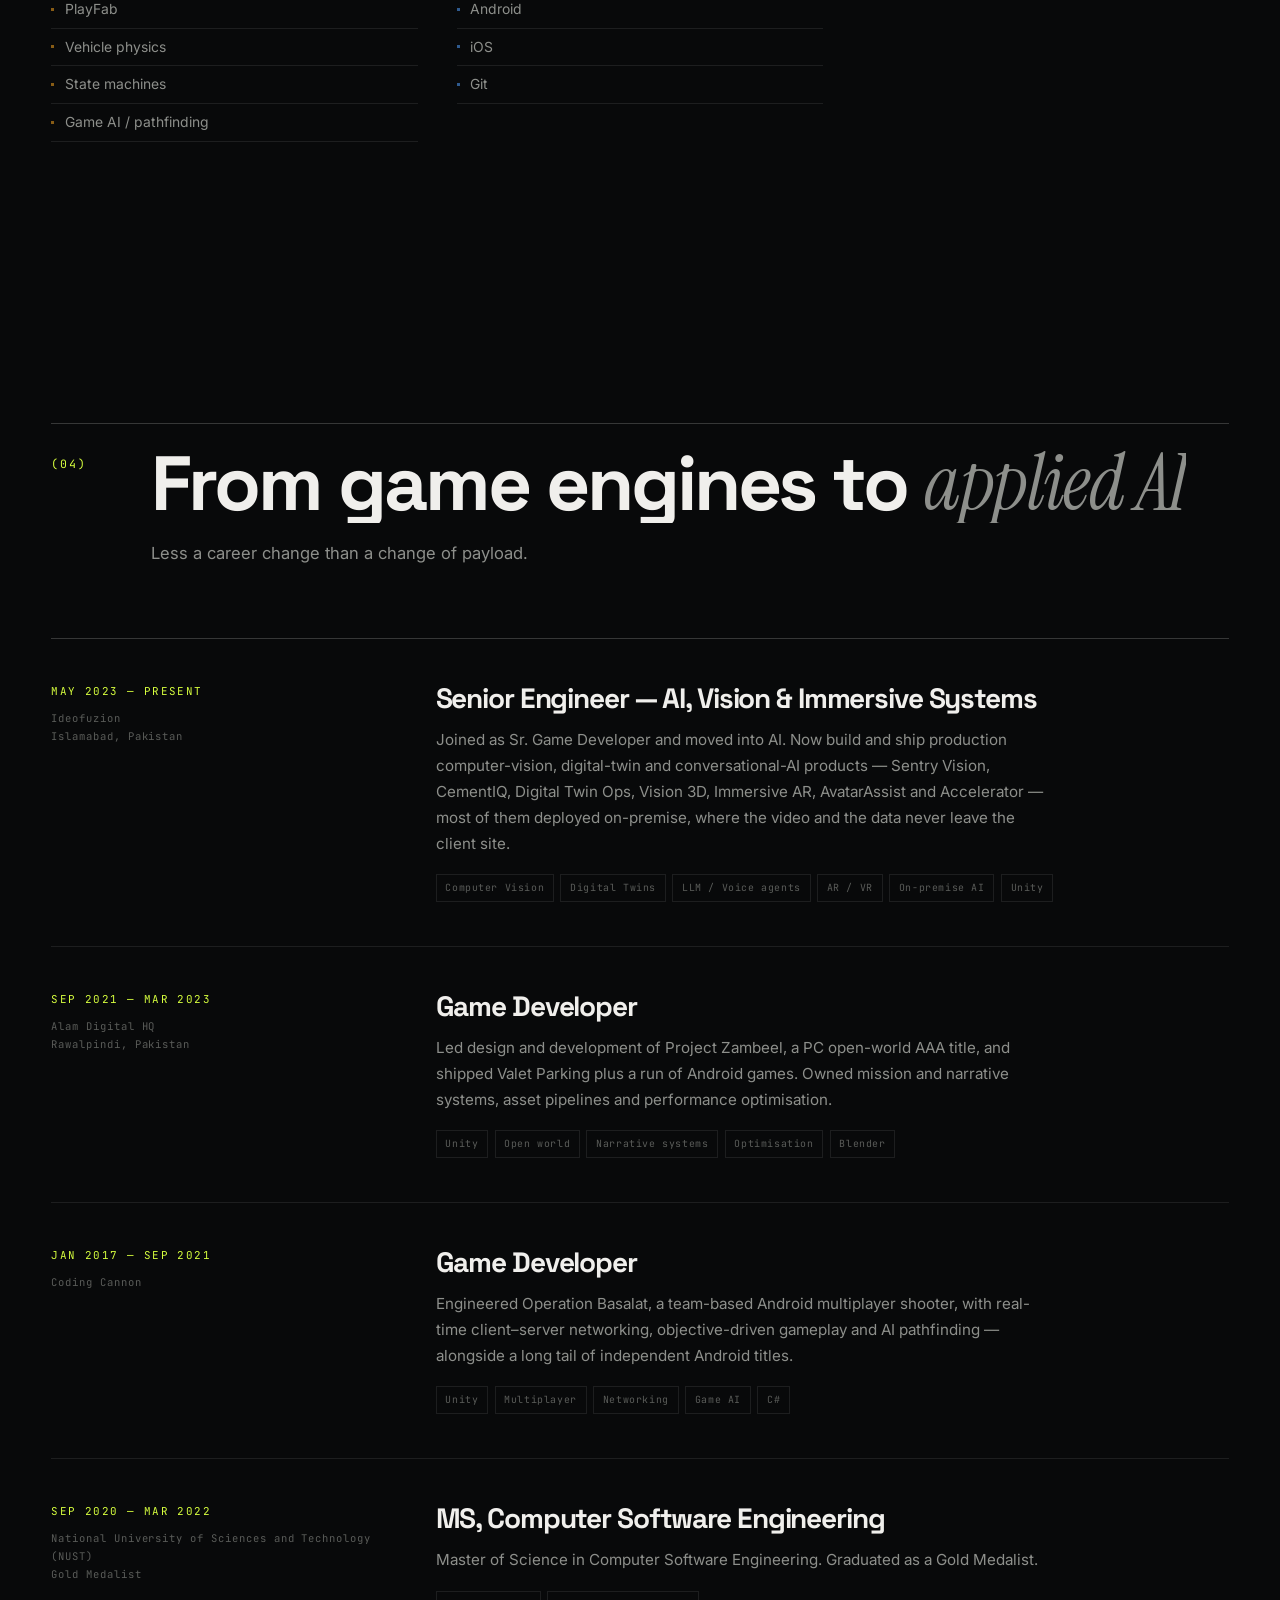
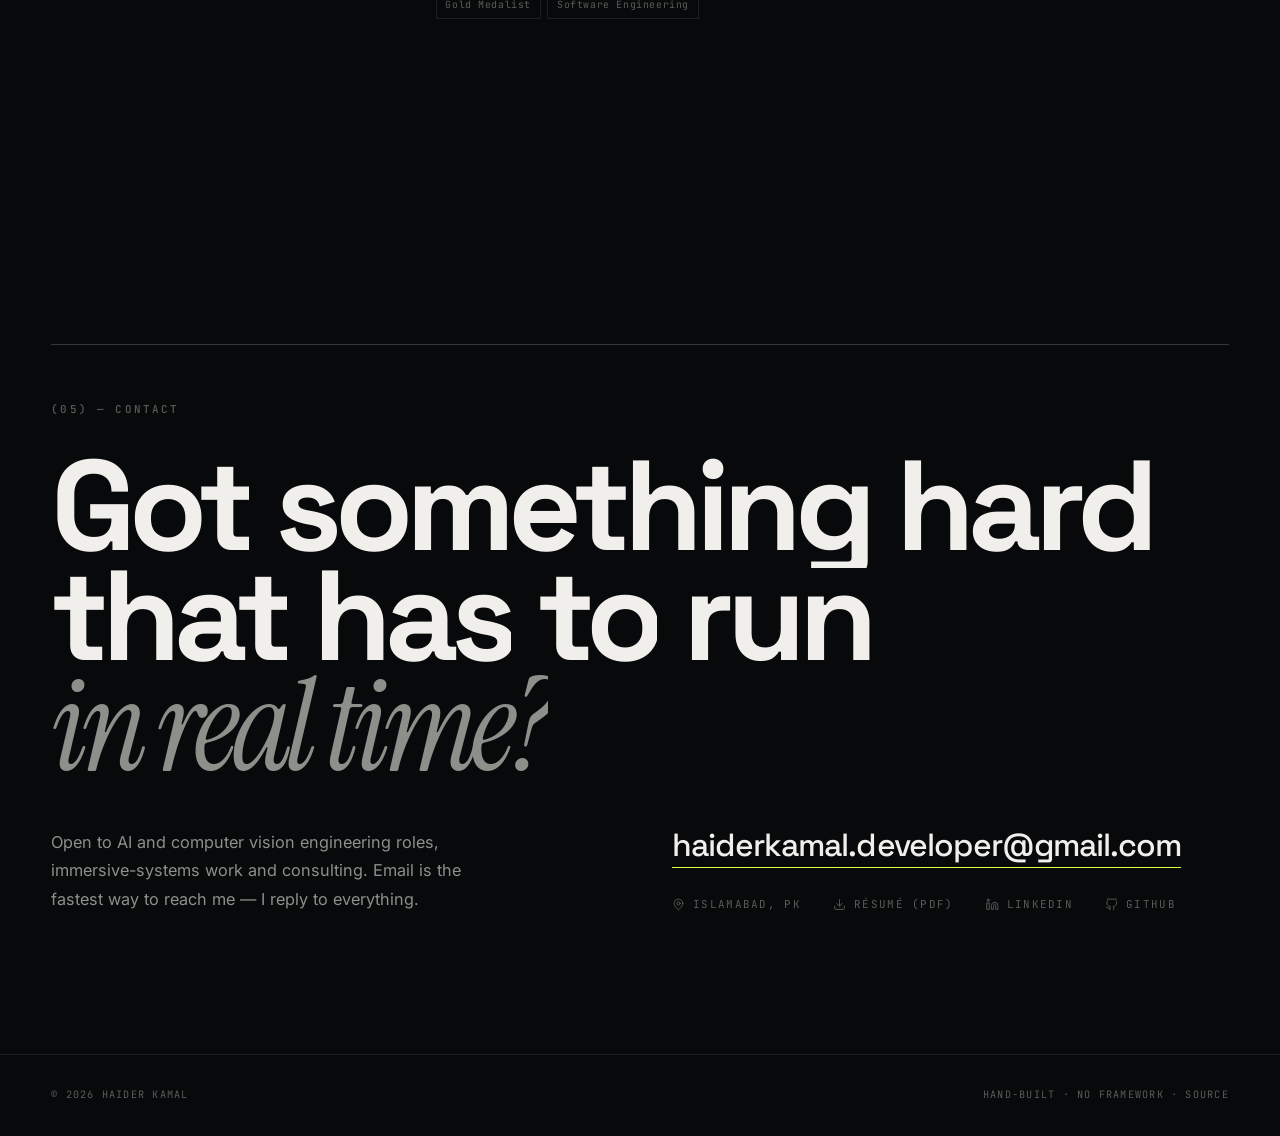
==== commit 2a6a5cc4: "Add game screenshots, O-Laser Run links, and correct two claims Screenshots - 15 captures added for " ====
--- a/index.html
+++ b/index.html
@@ -247,6 +247,23 @@
   <div class="modal-panel" id="modal-panel"></div>
 </div>
 
+<!-- ============ SCREENSHOT LIGHTBOX ============ -->
+<div class="lightbox" id="lightbox" role="dialog" aria-modal="true" aria-label="Screenshot viewer">
+  <button class="lb-close" aria-label="Close viewer">
+    <svg viewBox="0 0 24 24" fill="none" stroke="currentColor" stroke-width="1.9" stroke-linecap="round" stroke-linejoin="round"><path d="M18 6 6 18M6 6l12 12"/></svg>
+  </button>
+  <button class="lb-nav lb-prev" aria-label="Previous screenshot">
+    <svg viewBox="0 0 24 24" fill="none" stroke="currentColor" stroke-width="1.7" stroke-linecap="round" stroke-linejoin="round"><path d="M15 18l-6-6 6-6"/></svg>
+  </button>
+  <figure class="lb-stage">
+    <img id="lb-img" alt="">
+    <figcaption><span id="lb-cap"></span><span id="lb-n"></span></figcaption>
+  </figure>
+  <button class="lb-nav lb-next" aria-label="Next screenshot">
+    <svg viewBox="0 0 24 24" fill="none" stroke="currentColor" stroke-width="1.7" stroke-linecap="round" stroke-linejoin="round"><path d="M9 18l6-6-6-6"/></svg>
+  </button>
+</div>
+
 <script src="assets/js/data.js"></script>
 <script src="assets/js/cloud.js"></script>
 <script src="assets/js/main.js"></script>
--- a/assets/css/style.css
+++ b/assets/css/style.css
@@ -522,3 +522,134 @@
 /* ---------- section spacing ---------- */
 .stats{margin-block:clamp(3rem,7vw,5.5rem) clamp(3rem,7vw,5.5rem)}
 .contact .mono-label{display:block;margin-bottom:clamp(1.25rem,3vw,2rem)}
+
+/* ---------- vertical Shorts: phone-shaped frames ---------- */
+.shorts{display:grid;grid-template-columns:1fr 1fr;gap:clamp(.65rem,1.6vw,1.15rem);align-content:center}
+.short{margin:0;position:relative;display:flex;flex-direction:column;gap:.6rem}
+.short-frame{
+  position:relative;width:100%;aspect-ratio:9/16;overflow:hidden;background:var(--ink-2);
+  border:1px solid var(--rule);transition:border-color .45s var(--ease);
+}
+.short:hover .short-frame{border-color:color-mix(in srgb,#f0a020 50%,transparent)}
+.short-frame iframe{width:100%;height:100%;border:0;display:block}
+.short figcaption{
+  font-family:var(--mono);font-size:.62rem;letter-spacing:.13em;text-transform:uppercase;color:var(--faint);
+}
+
+/* ---------- case-study clip switcher ---------- */
+.m-switch{display:flex;flex-wrap:wrap;border-bottom:1px solid var(--rule);background:var(--ink-2)}
+.m-switch button{
+  font-family:var(--mono);font-size:.65rem;letter-spacing:.13em;text-transform:uppercase;
+  color:var(--faint);padding:.95rem 1.2rem;position:relative;transition:color .3s;
+}
+.m-switch button::after{
+  content:"";position:absolute;left:1.2rem;right:1.2rem;bottom:-1px;height:1px;background:var(--c);
+  transform:scaleX(0);transform-origin:0 50%;transition:transform .45s var(--ease);
+}
+.m-switch button:hover{color:var(--paper)}
+.m-switch button.on{color:var(--paper)}
+.m-switch button.on::after{transform:scaleX(1)}
+
+@media (max-width:620px){
+  .shorts{grid-template-columns:1fr;max-width:300px}
+  .m-switch button{flex:1 1 auto;text-align:center;padding:.85rem .7rem}
+  .m-switch button::after{left:.7rem;right:.7rem}
+}
+
+/* ---------- click-to-play facade ---------- */
+.yt{
+  position:absolute;inset:0;width:100%;height:100%;display:block;padding:0;overflow:hidden;
+  cursor:pointer;background:var(--ink-2);
+}
+.yt img{
+  width:100%;height:100%;object-fit:cover;
+  filter:grayscale(.3) brightness(.72);transition:transform .9s var(--ease),filter .6s var(--ease-2);
+}
+.yt:hover img{transform:scale(1.04);filter:grayscale(0) brightness(.88)}
+.yt-btn{
+  position:absolute;top:50%;left:50%;transform:translate(-50%,-50%);
+  width:64px;height:64px;display:grid;place-items:center;border-radius:50%;
+  background:var(--acid);color:var(--ink);
+  transition:transform .45s var(--ease),box-shadow .45s;
+  box-shadow:0 0 0 0 rgba(215,255,62,.35);
+}
+.yt-btn svg{width:20px;height:20px;margin-left:3px}
+.yt:hover .yt-btn{transform:translate(-50%,-50%) scale(1.12);box-shadow:0 0 0 14px rgba(215,255,62,.13)}
+.yt-cap{
+  position:absolute;left:0;bottom:0;padding:.55rem .75rem;
+  font-family:var(--mono);font-size:.62rem;letter-spacing:.14em;text-transform:uppercase;
+  color:var(--paper);background:rgba(8,9,10,.72);backdrop-filter:blur(6px);
+}
+.m-hero .yt-cap,.short-frame .yt-cap{display:none}
+@media (max-width:620px){ .yt-btn{width:52px;height:52px} .yt-btn svg{width:17px;height:17px} }
+
+/* ---------- game screenshots ---------- */
+.shot{display:block;padding:0;width:100%;cursor:zoom-in;position:relative;overflow:hidden;background:var(--ink-2)}
+.card-media.shot{border:0}
+.shot img{
+  width:100%;height:100%;object-fit:cover;display:block;
+  filter:grayscale(.3) brightness(.86);transition:transform .9s var(--ease),filter .6s var(--ease-2);
+}
+.shot:hover img{transform:scale(1.05);filter:none}
+.shot-count{
+  position:absolute;right:0;bottom:0;z-index:2;display:inline-flex;align-items:center;gap:.4rem;
+  font-family:var(--mono);font-size:.6rem;letter-spacing:.13em;text-transform:uppercase;
+  padding:.45rem .65rem;background:rgba(8,9,10,.78);backdrop-filter:blur(6px);color:var(--paper);
+}
+.shot-count svg{width:11px;height:11px;color:var(--acid)}
+
+.shot-row{display:flex;gap:.5rem;align-items:flex-start;margin:1.1rem 0 1.25rem;position:relative}
+.shot-row .shot{flex:1 1 0;min-width:0;aspect-ratio:396/800;border:1px solid var(--rule);
+  transition:border-color .45s var(--ease)}
+.shot-row .shot:hover{border-color:color-mix(in srgb,var(--c) 55%,transparent)}
+.shot-more{
+  align-self:center;font-family:var(--mono);font-size:.68rem;letter-spacing:.1em;color:var(--faint);
+  padding-left:.3rem;flex:none;
+}
+
+.card-links{display:flex;flex-wrap:wrap;gap:.5rem;margin-top:1.1rem}
+.card-links a{
+  display:inline-flex;align-items:center;gap:.45rem;padding:.5rem .8rem;border:1px solid var(--rule-2);
+  font-family:var(--mono);font-size:.63rem;letter-spacing:.12em;text-transform:uppercase;
+  transition:.35s var(--ease);
+}
+.card-links a:hover{background:var(--acid);color:var(--ink);border-color:var(--acid);transform:translateY(-2px)}
+.card-links svg{width:11px;height:11px}
+
+/* ---------- lightbox ---------- */
+.lightbox{
+  position:fixed;inset:0;z-index:600;display:grid;place-items:center;
+  grid-template-columns:auto minmax(0,1fr) auto;gap:clamp(.5rem,2vw,1.5rem);
+  padding:clamp(1rem,4vw,3rem);background:rgba(4,5,6,.94);backdrop-filter:blur(12px);
+  opacity:0;visibility:hidden;transition:opacity .4s var(--ease-2),visibility .4s;
+}
+.lightbox.show{opacity:1;visibility:visible}
+.lb-stage{margin:0;display:flex;flex-direction:column;gap:.9rem;align-items:center;
+  max-height:88svh;transform:scale(.97);transition:transform .5s var(--ease)}
+.lightbox.show .lb-stage{transform:none}
+.lb-stage img{
+  max-width:100%;max-height:78svh;object-fit:contain;border:1px solid var(--rule-2);background:var(--ink-2);
+}
+.lightbox.portrait .lb-stage img{max-height:80svh}
+.lb-stage figcaption{
+  display:flex;gap:1.25rem;align-items:center;font-family:var(--mono);font-size:.66rem;
+  letter-spacing:.14em;text-transform:uppercase;color:var(--dim);
+}
+#lb-n{color:var(--acid)}
+.lb-nav,.lb-close{
+  width:48px;height:48px;display:grid;place-items:center;border:1px solid var(--rule-2);
+  color:var(--paper);background:rgba(8,9,10,.6);transition:.3s var(--ease);flex:none;
+}
+.lb-nav:hover,.lb-close:hover{background:var(--acid);color:var(--ink);border-color:var(--acid)}
+.lb-nav svg,.lb-close svg{width:18px;height:18px}
+.lb-close{position:absolute;top:clamp(1rem,3vw,2rem);right:clamp(1rem,3vw,2rem);z-index:3}
+.lb-close:hover{transform:rotate(90deg)}
+.lightbox.single .lb-nav{opacity:0;pointer-events:none}
+
+@media (max-width:760px){
+  .lightbox{grid-template-columns:1fr;grid-template-rows:auto auto;padding-top:5rem}
+  .lb-stage{grid-column:1;grid-row:1}
+  .lb-prev{grid-column:1;grid-row:2;justify-self:start}
+  .lb-next{grid-column:1;grid-row:2;justify-self:end}
+  .shot-row .shot:nth-child(3){display:none}
+}
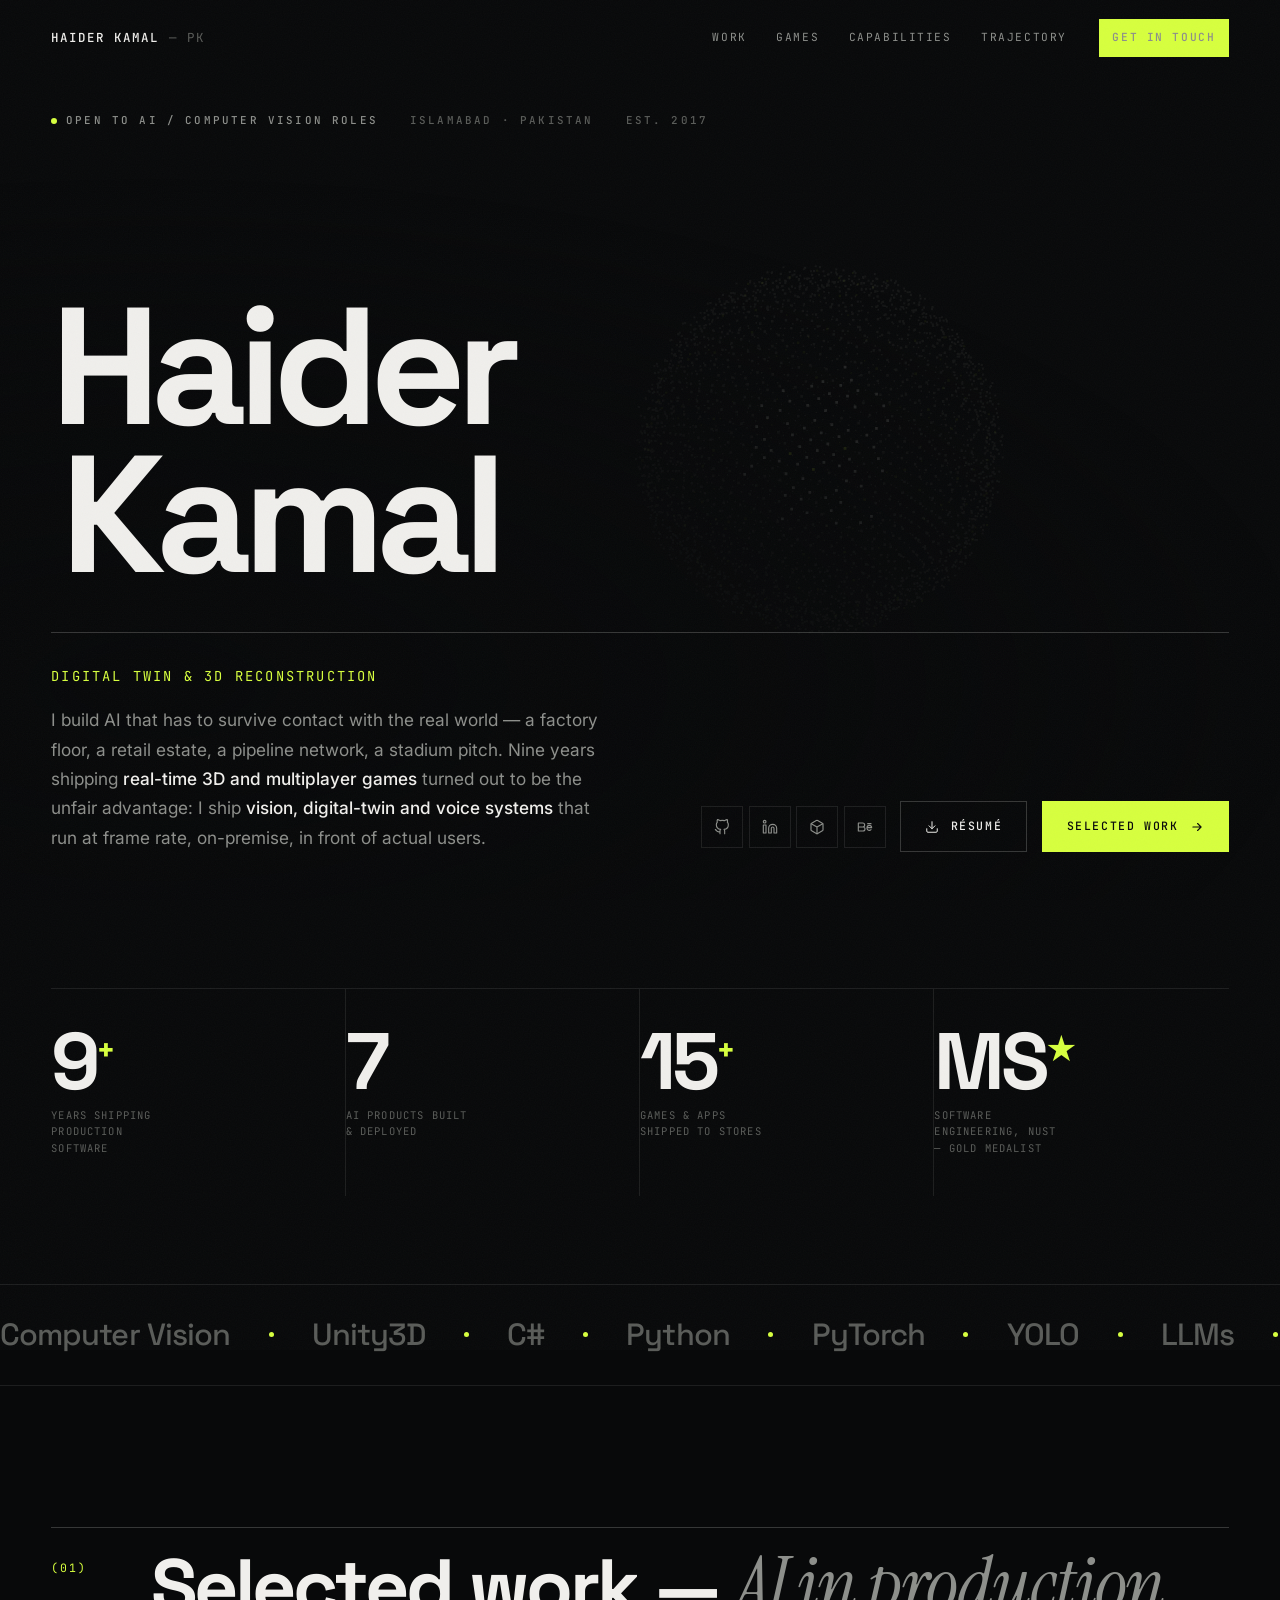
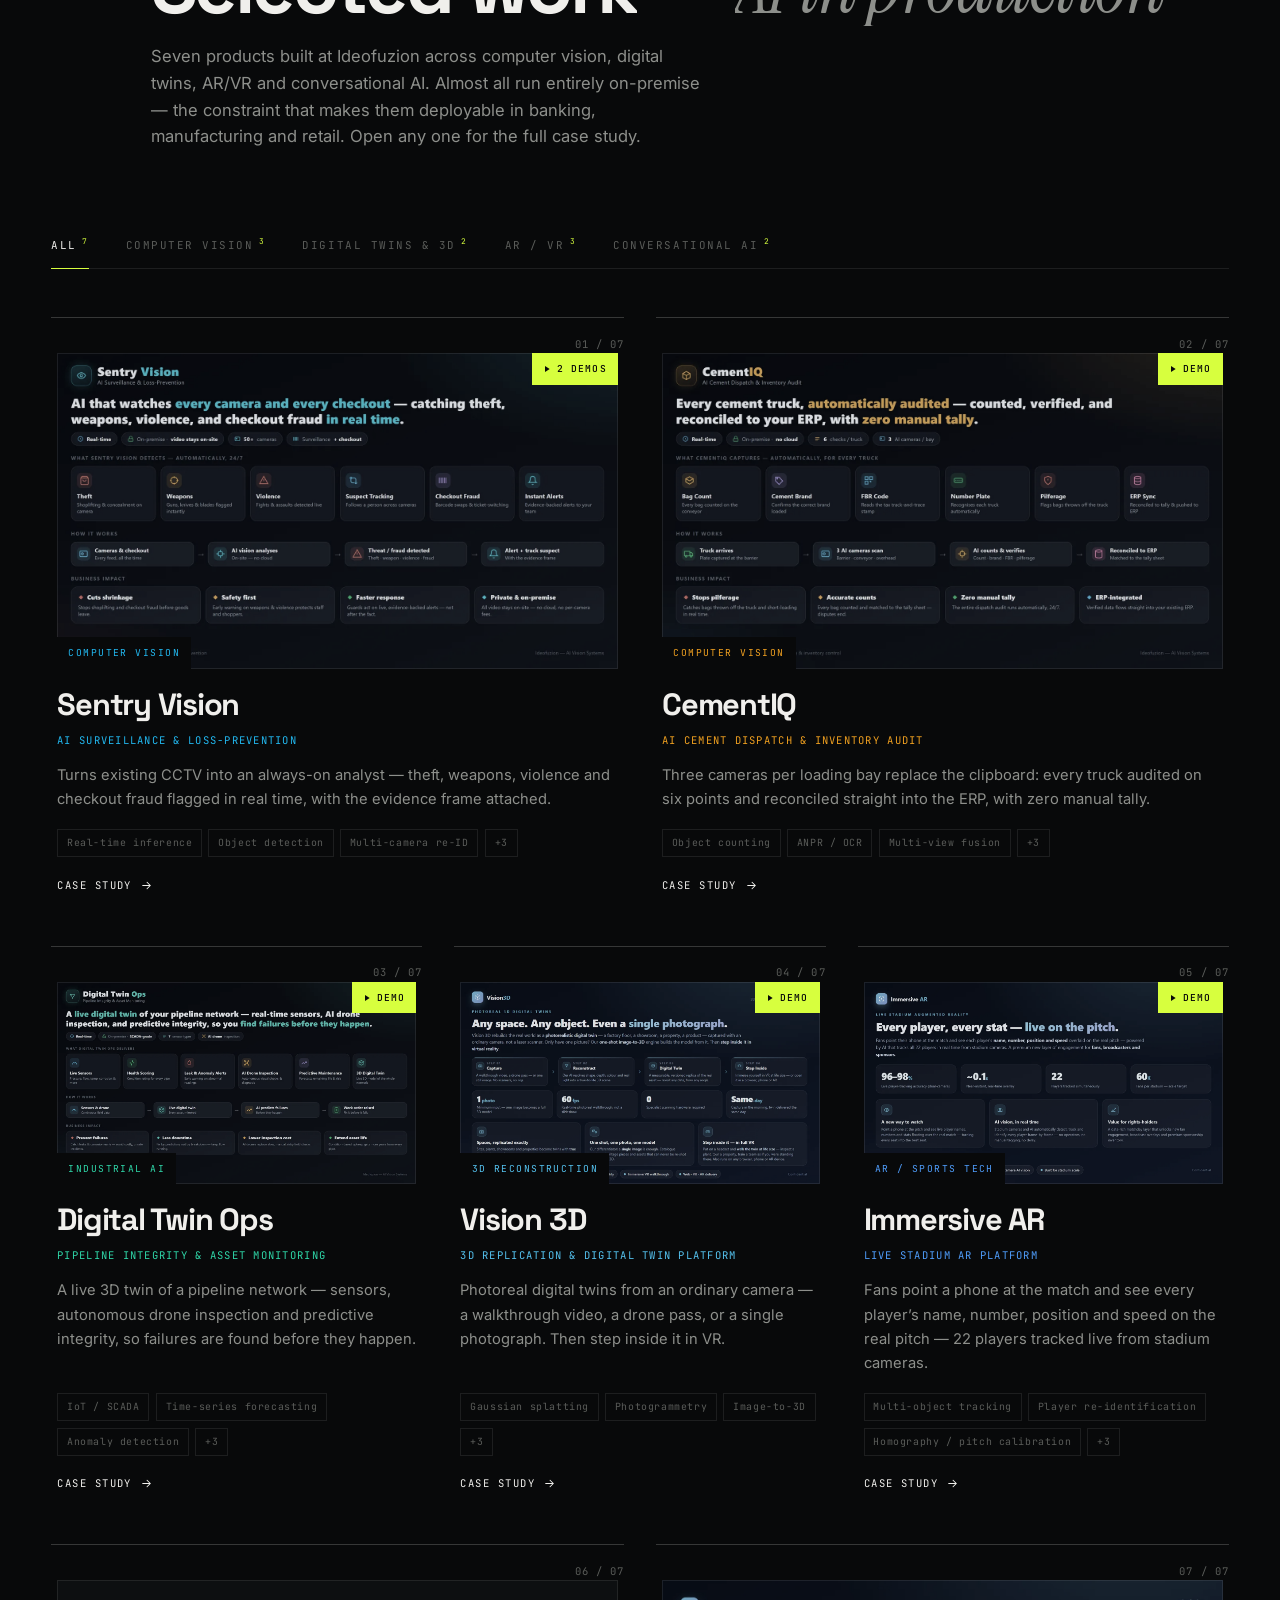
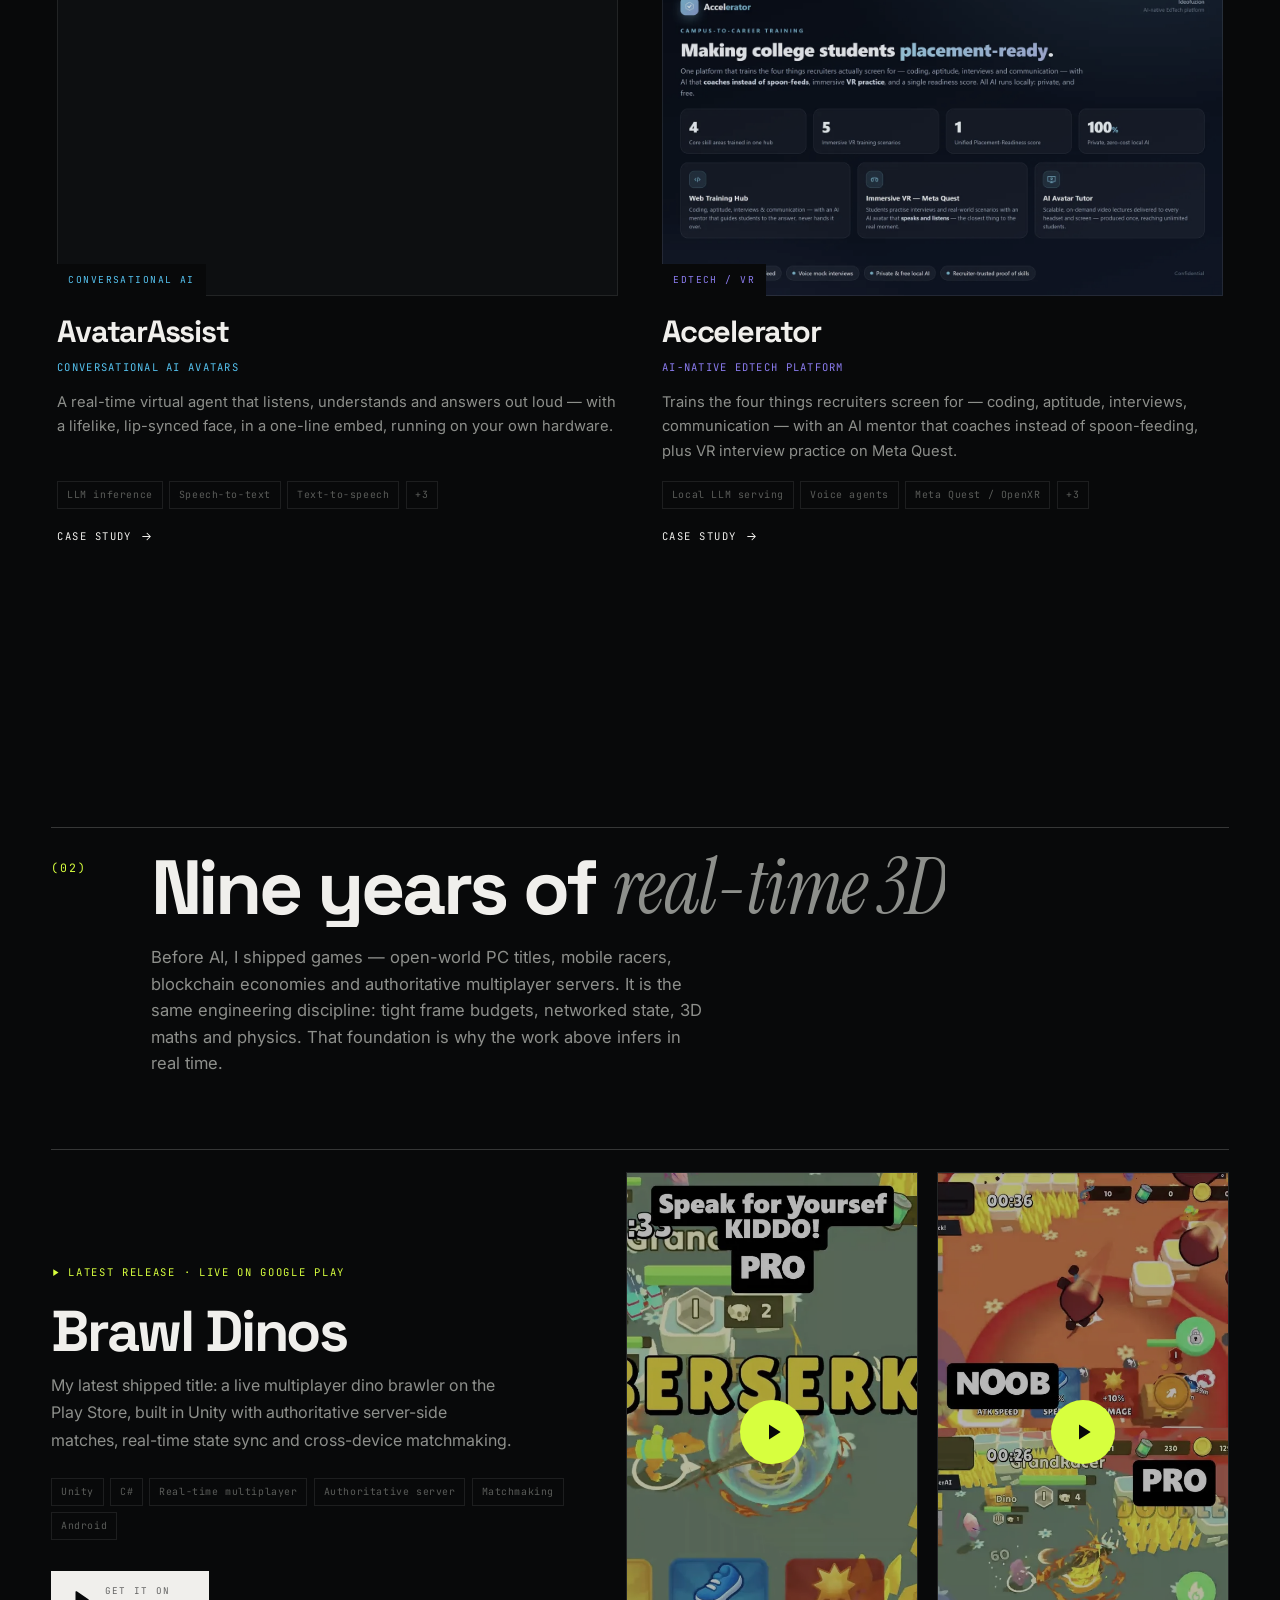
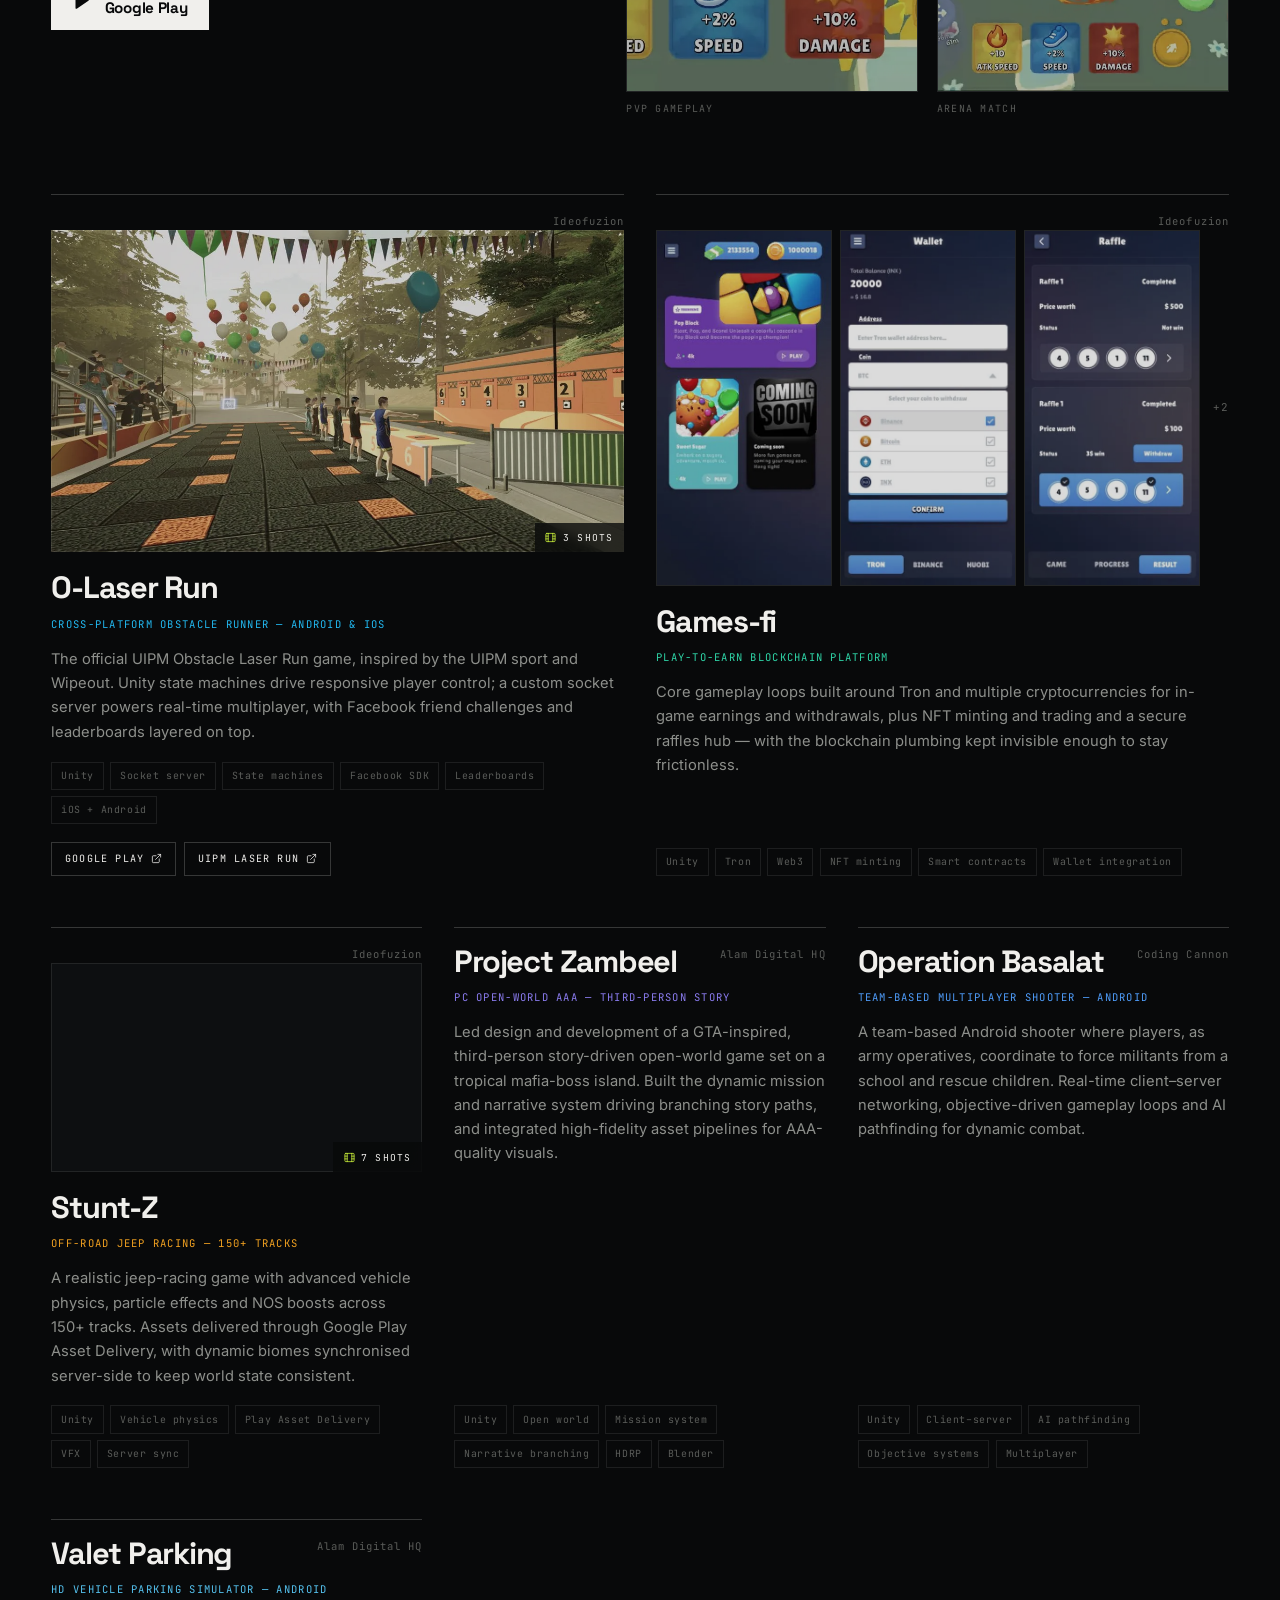
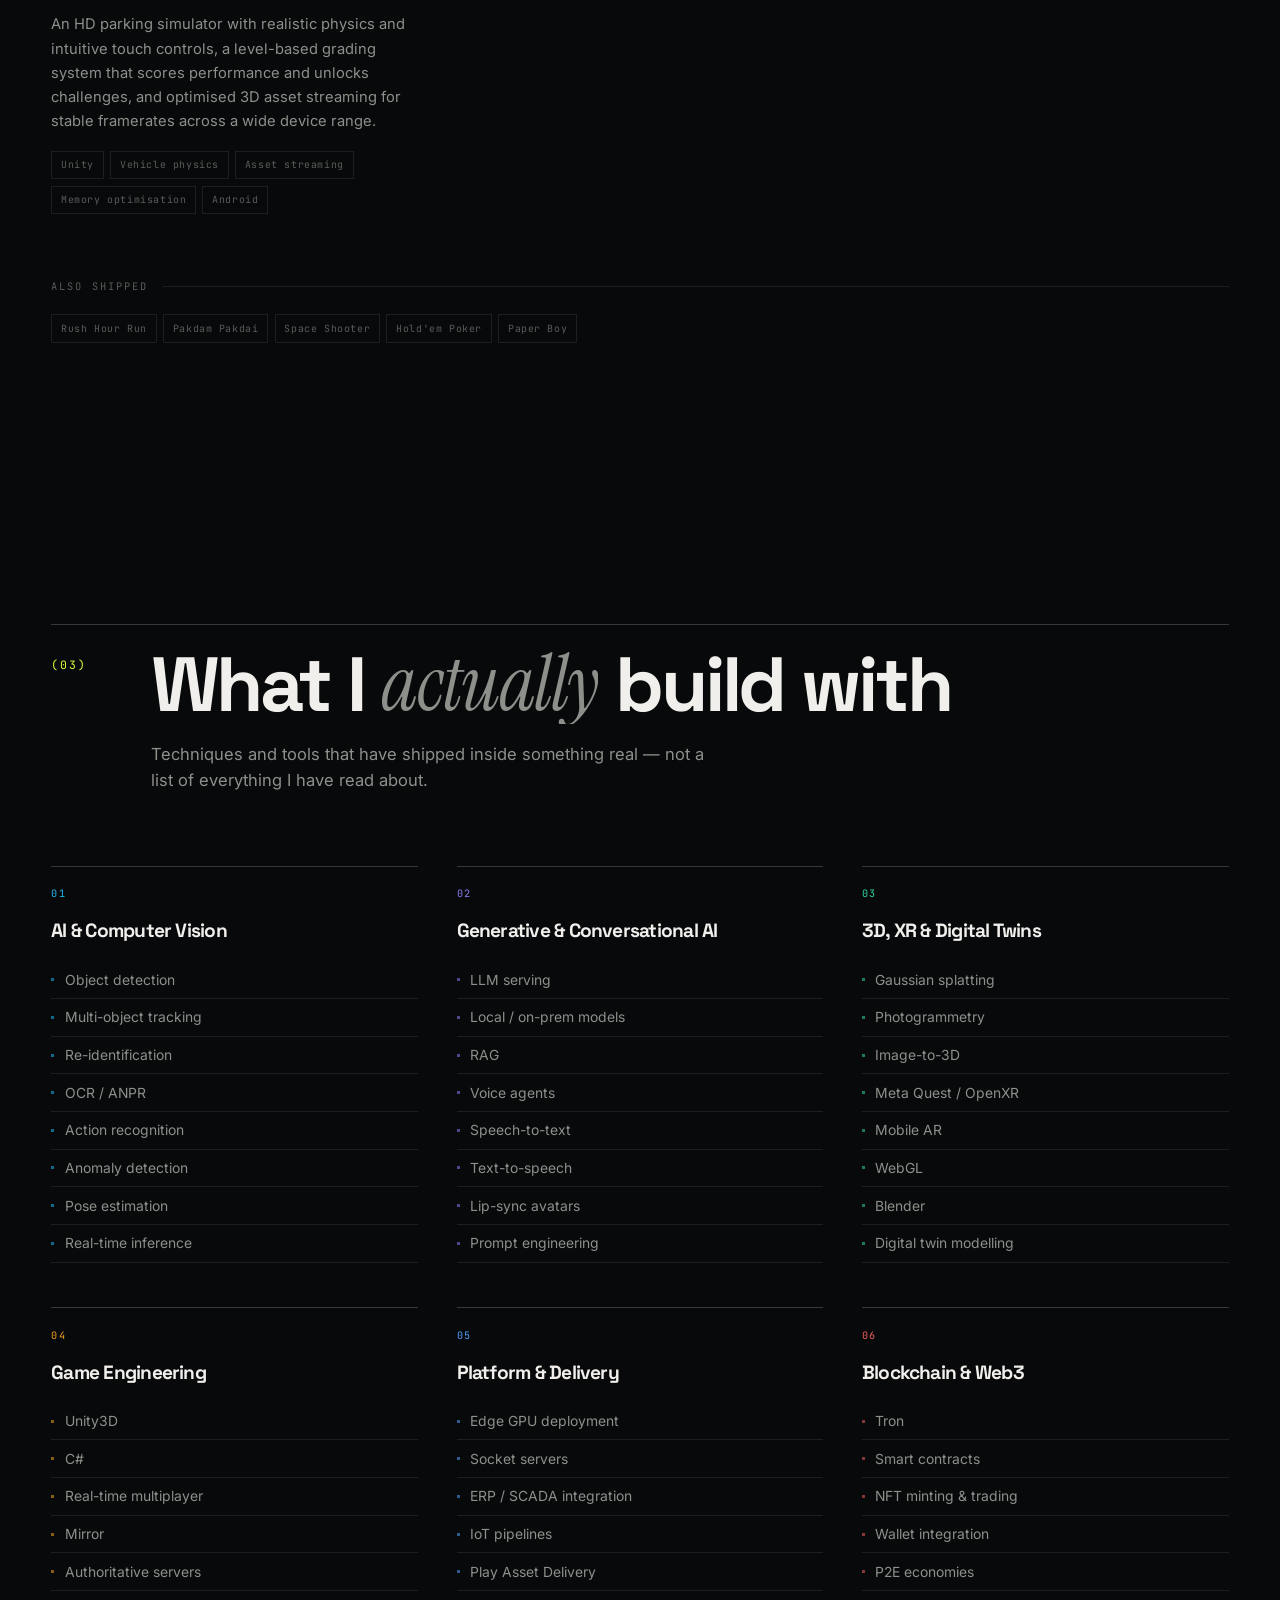
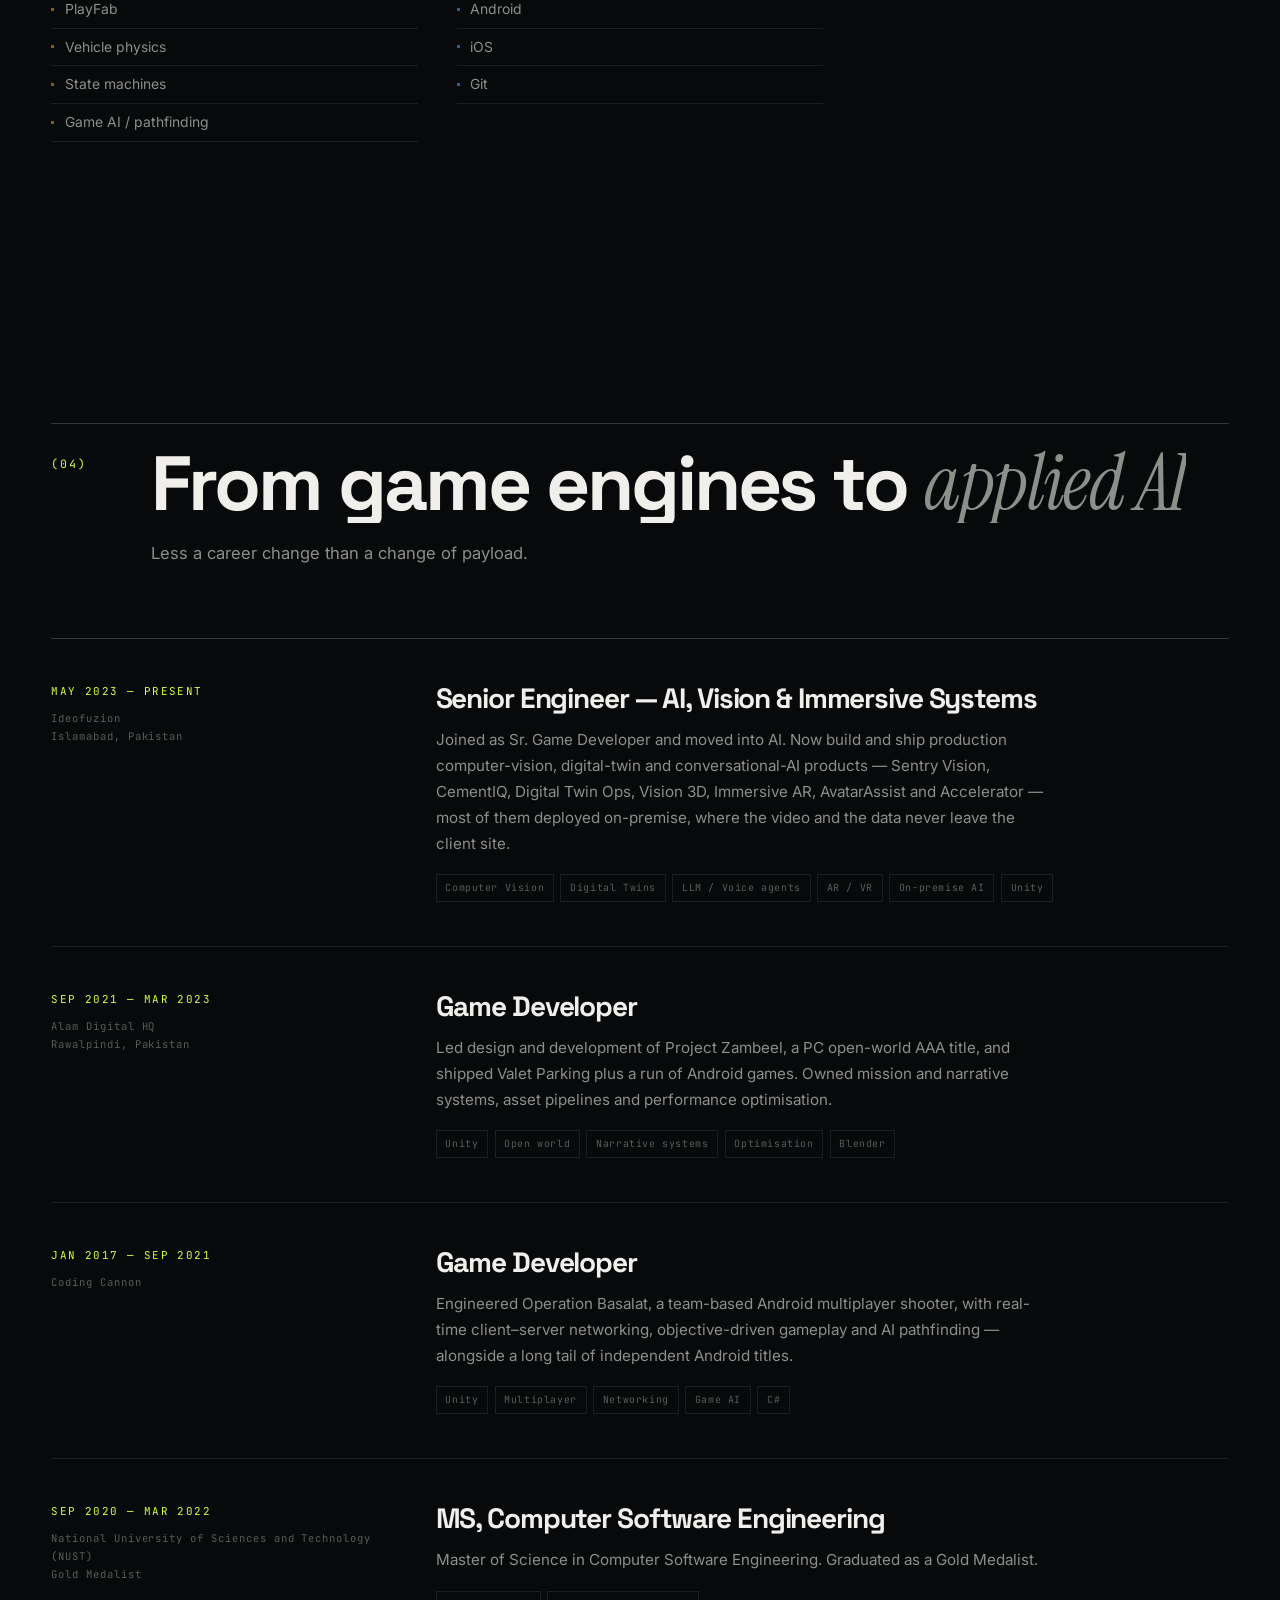
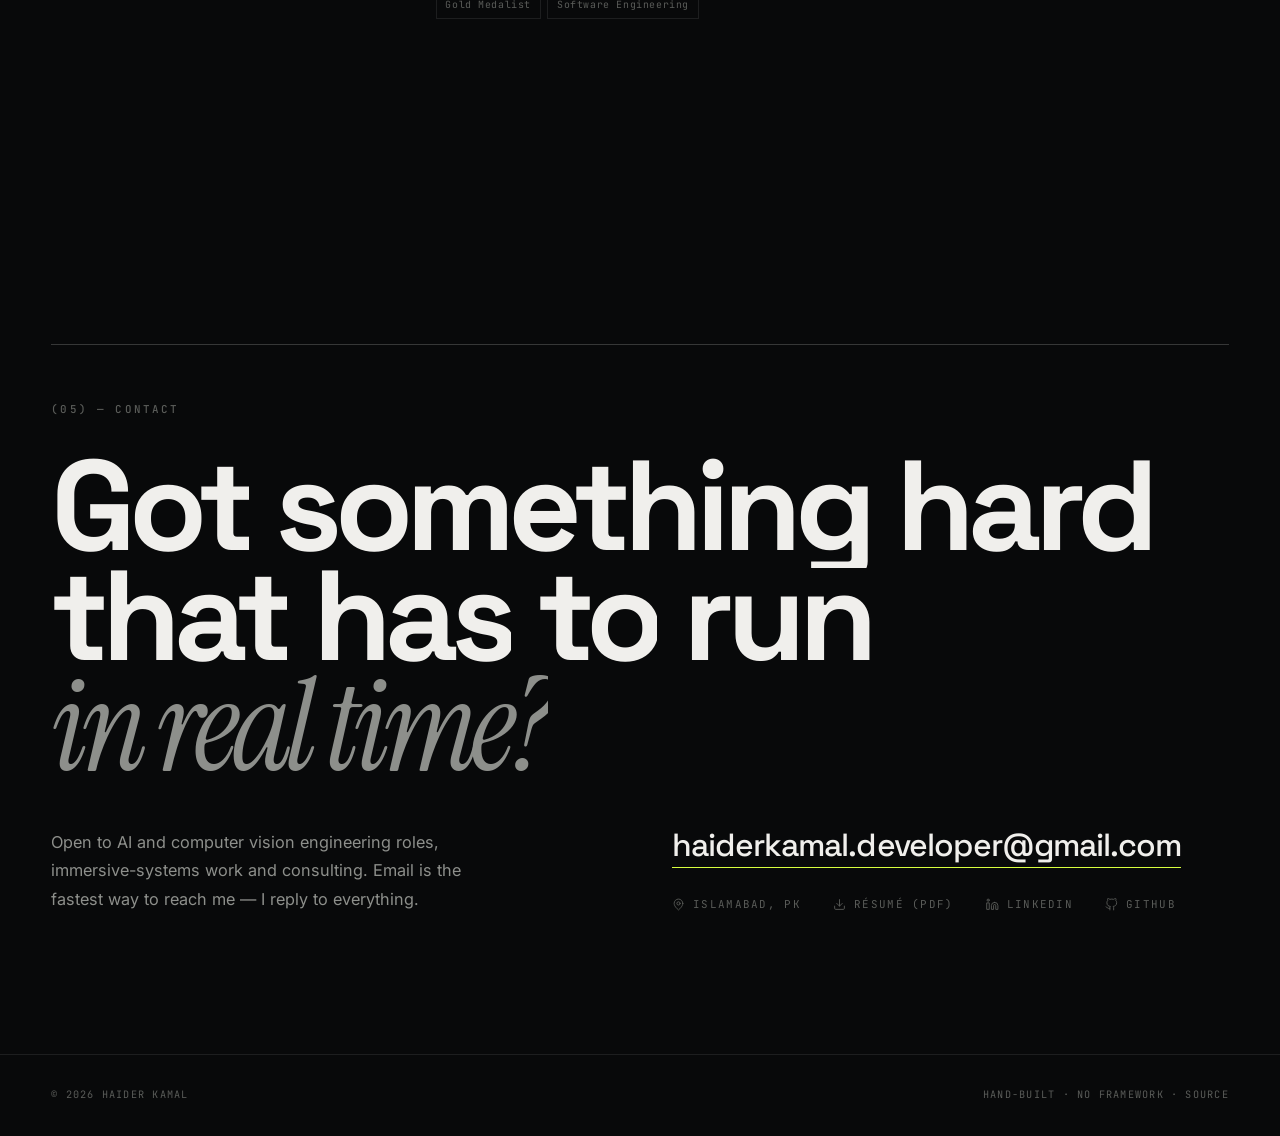
==== commit 52de7b4c: "Scroll-driven 3D background: the cloud now morphs across the page The point cloud moves out of the h" ====
--- a/index.html
+++ b/index.html
@@ -46,6 +46,7 @@
 </head>
 <body>
 
+<canvas id="cloud" aria-hidden="true"></canvas>
 <div class="progress" id="progress"></div>
 
 <!-- ============ NAV ============ -->
@@ -63,9 +64,10 @@
   </div>
 </header>
 
+<main class="page">
+
 <!-- ============ HERO ============ -->
 <section class="hero" id="top">
-  <canvas id="cloud" aria-hidden="true"></canvas>
   <div class="wrap hero-top">
     <div class="hero-meta mono-label">
       <span class="avail"><i class="dot"></i> Open to AI / computer vision roles</span>
@@ -235,6 +237,8 @@
   </div>
 </section>
 
+</main>
+
 <footer>
   <div class="wrap foot-in">
     <span>© <span id="year"></span> Haider Kamal</span>
--- a/assets/css/style.css
+++ b/assets/css/style.css
@@ -114,12 +114,12 @@
   position:relative;min-height:100svh;display:flex;flex-direction:column;justify-content:space-between;
   padding-top:76px;padding-bottom:clamp(1.5rem,4vw,3rem);overflow:hidden;
 }
-#cloud{position:absolute;inset:0;width:100%;height:100%;z-index:0;opacity:.95}
+#cloud{position:fixed;inset:0;width:100%;height:100%;z-index:0;pointer-events:none}
+.page,footer{position:relative;z-index:1}
 .hero::after{
   content:"";position:absolute;inset:0;z-index:1;pointer-events:none;
   background:
-    radial-gradient(120% 75% at 12% 78%,rgba(8,9,10,.94) 0%,rgba(8,9,10,.55) 42%,transparent 72%),
-    linear-gradient(to top,var(--ink) 1%,transparent 32%);
+    radial-gradient(125% 78% at 12% 76%,rgba(8,9,10,.95) 0%,rgba(8,9,10,.6) 40%,transparent 72%);
 }
 .hero-in{position:relative;z-index:2;width:100%}
 
@@ -471,7 +471,6 @@
   .hero-actions{justify-content:flex-start}
 }
 @media (max-width:820px){
-  #cloud{opacity:.4}
   .hero::after{
     background:linear-gradient(to bottom,rgba(8,9,10,.35) 0%,rgba(8,9,10,.55) 30%,
       rgba(8,9,10,.9) 62%,var(--ink) 88%);
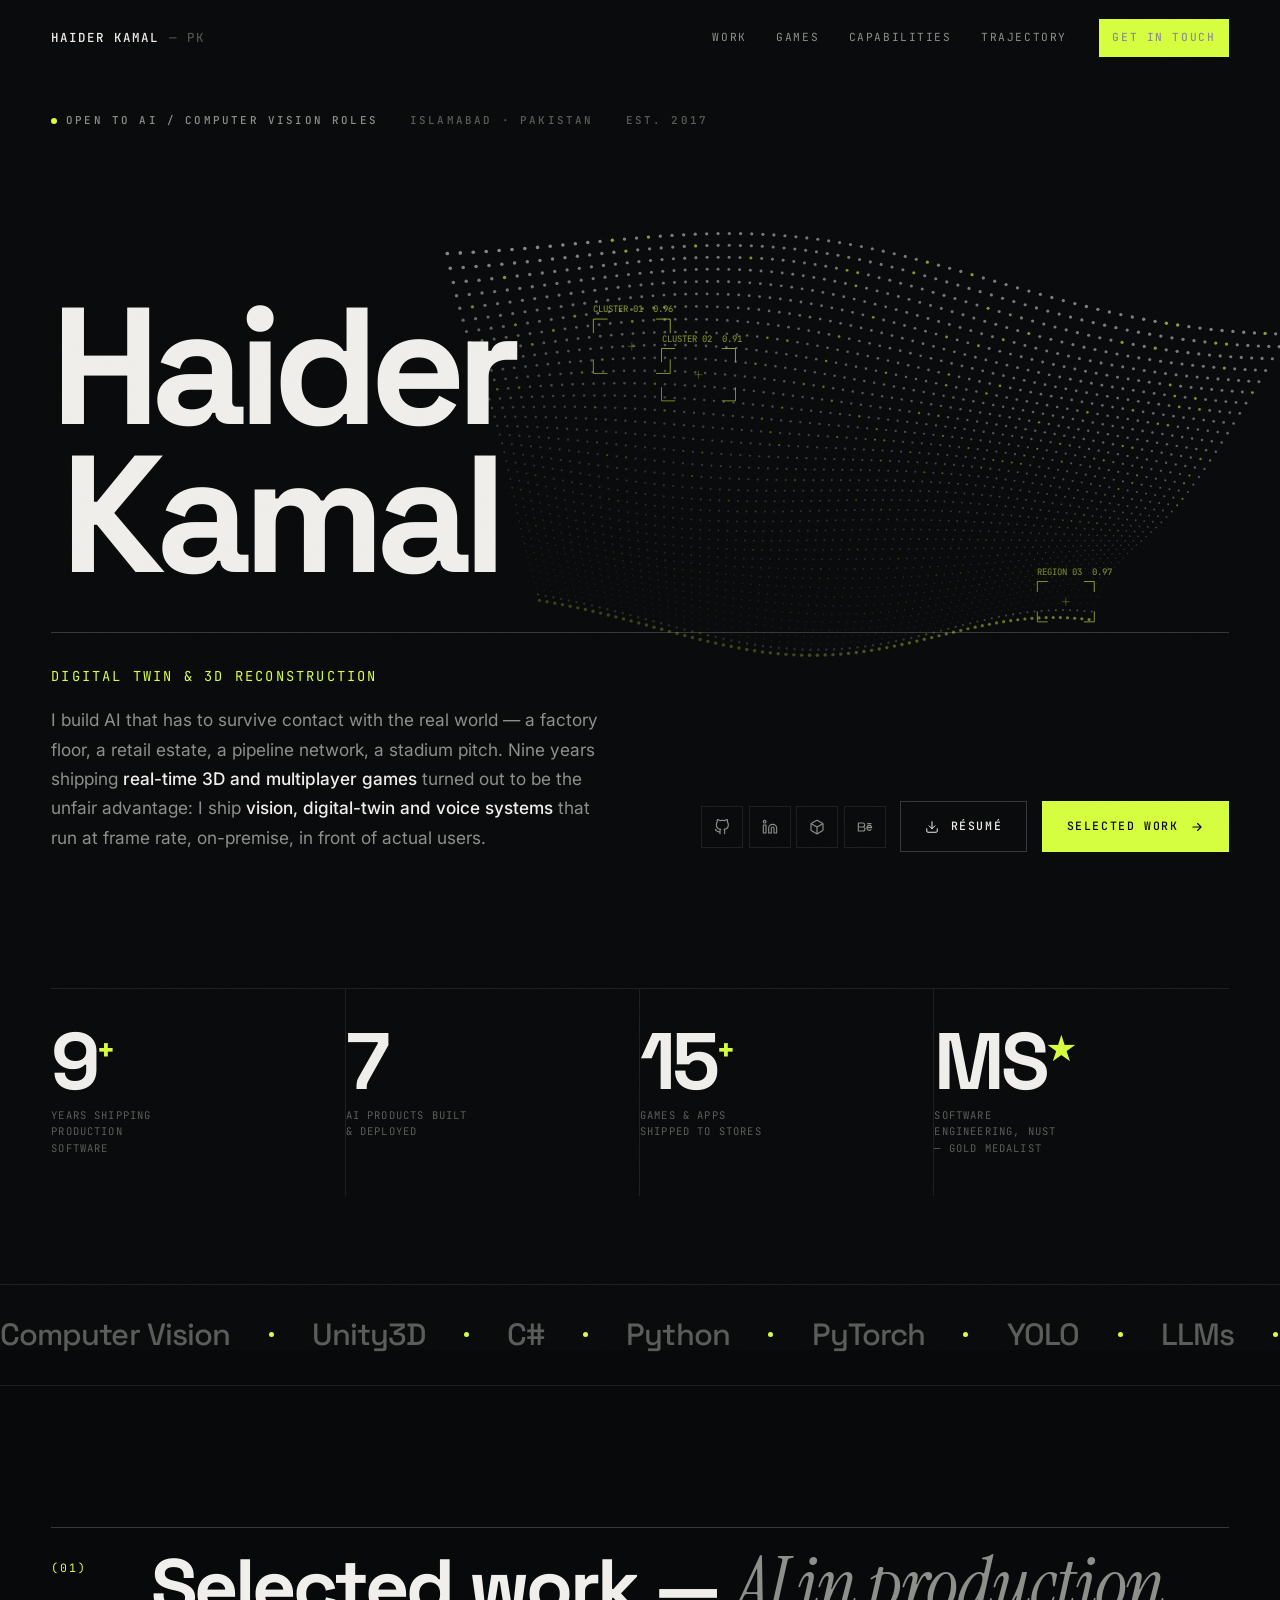
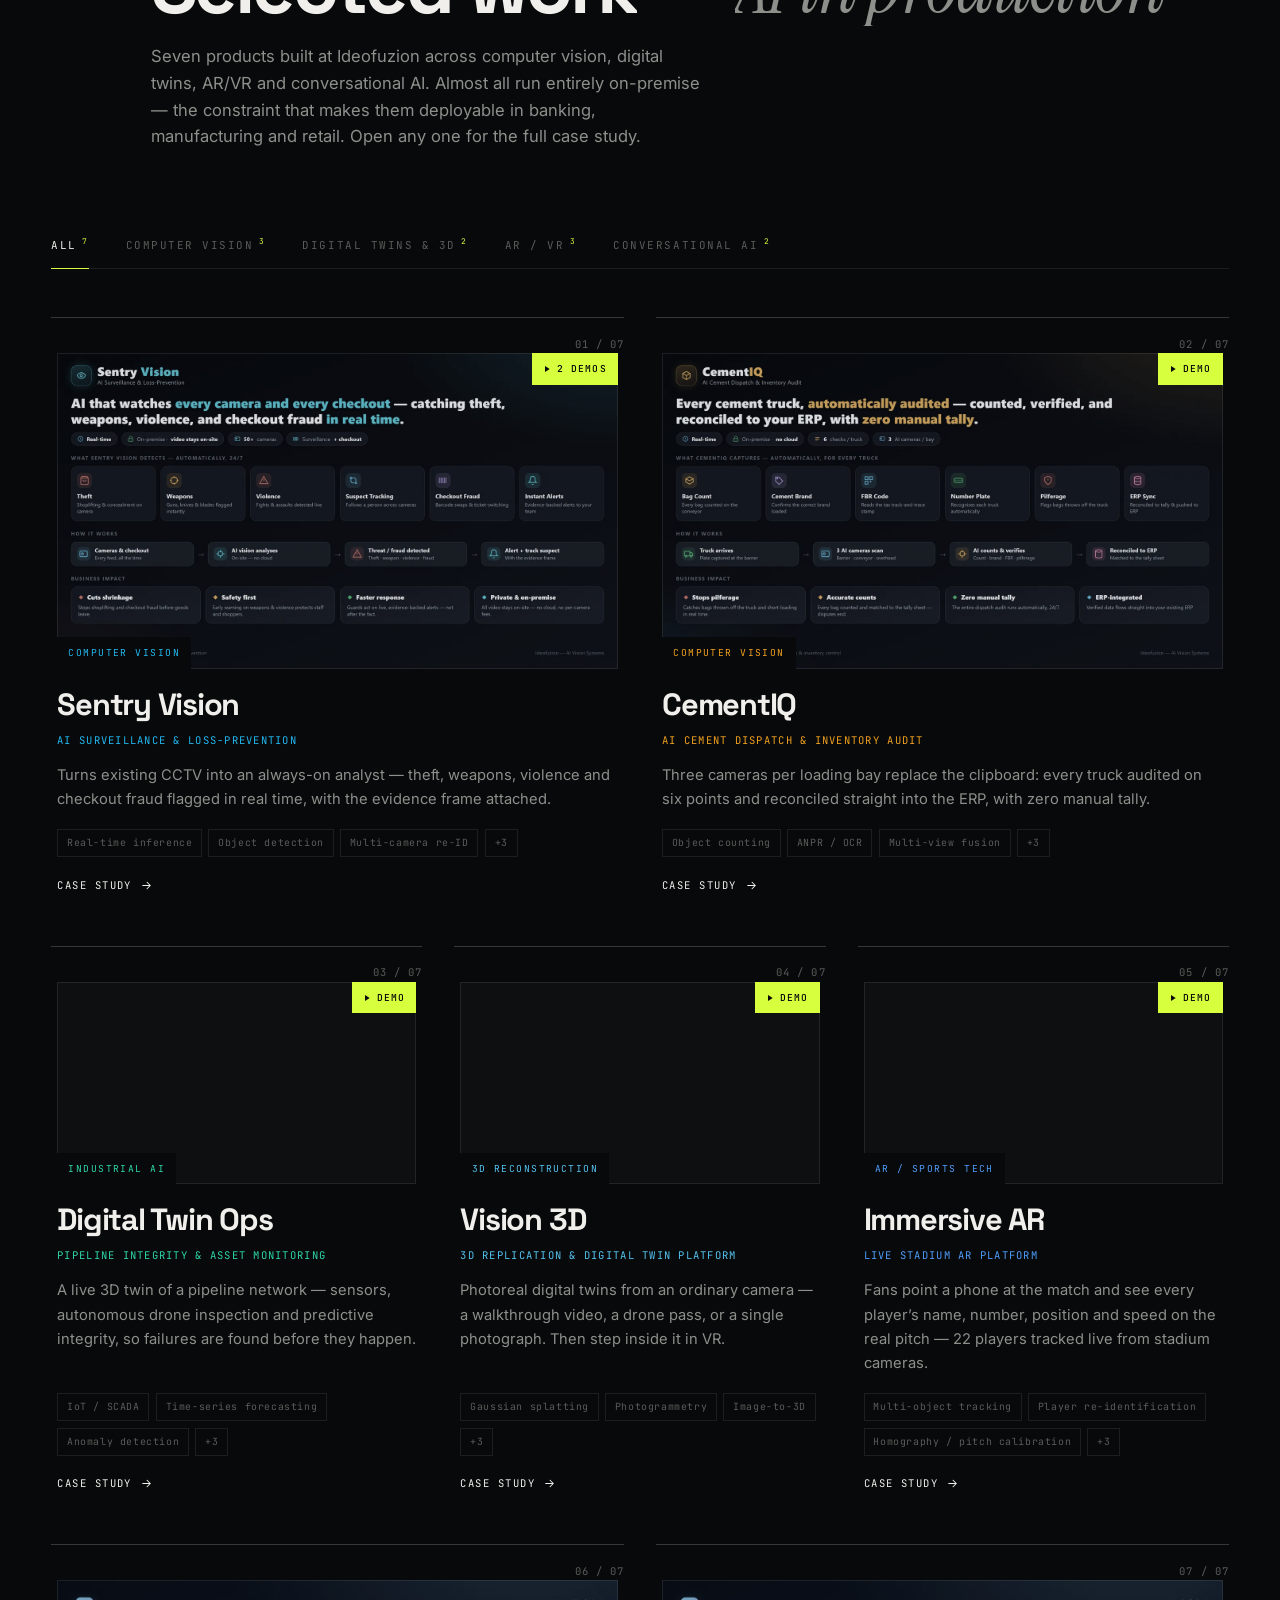
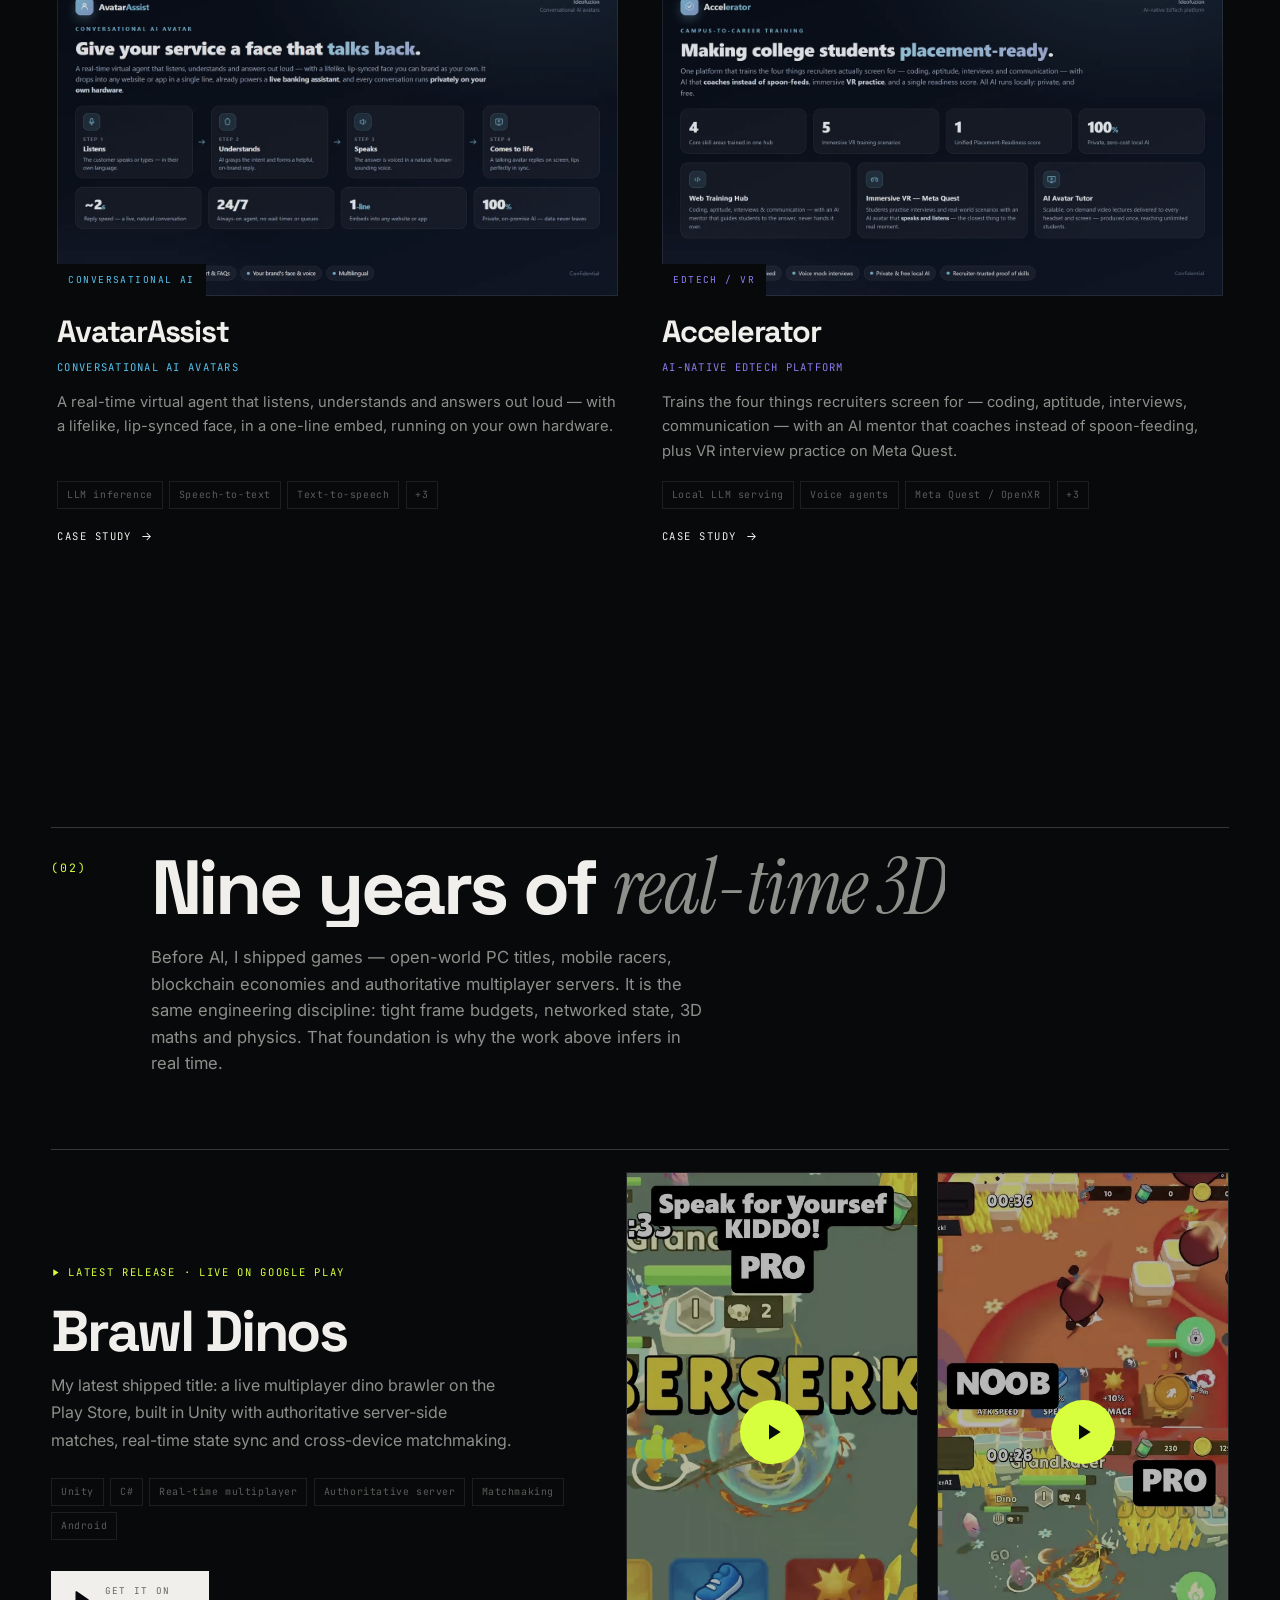
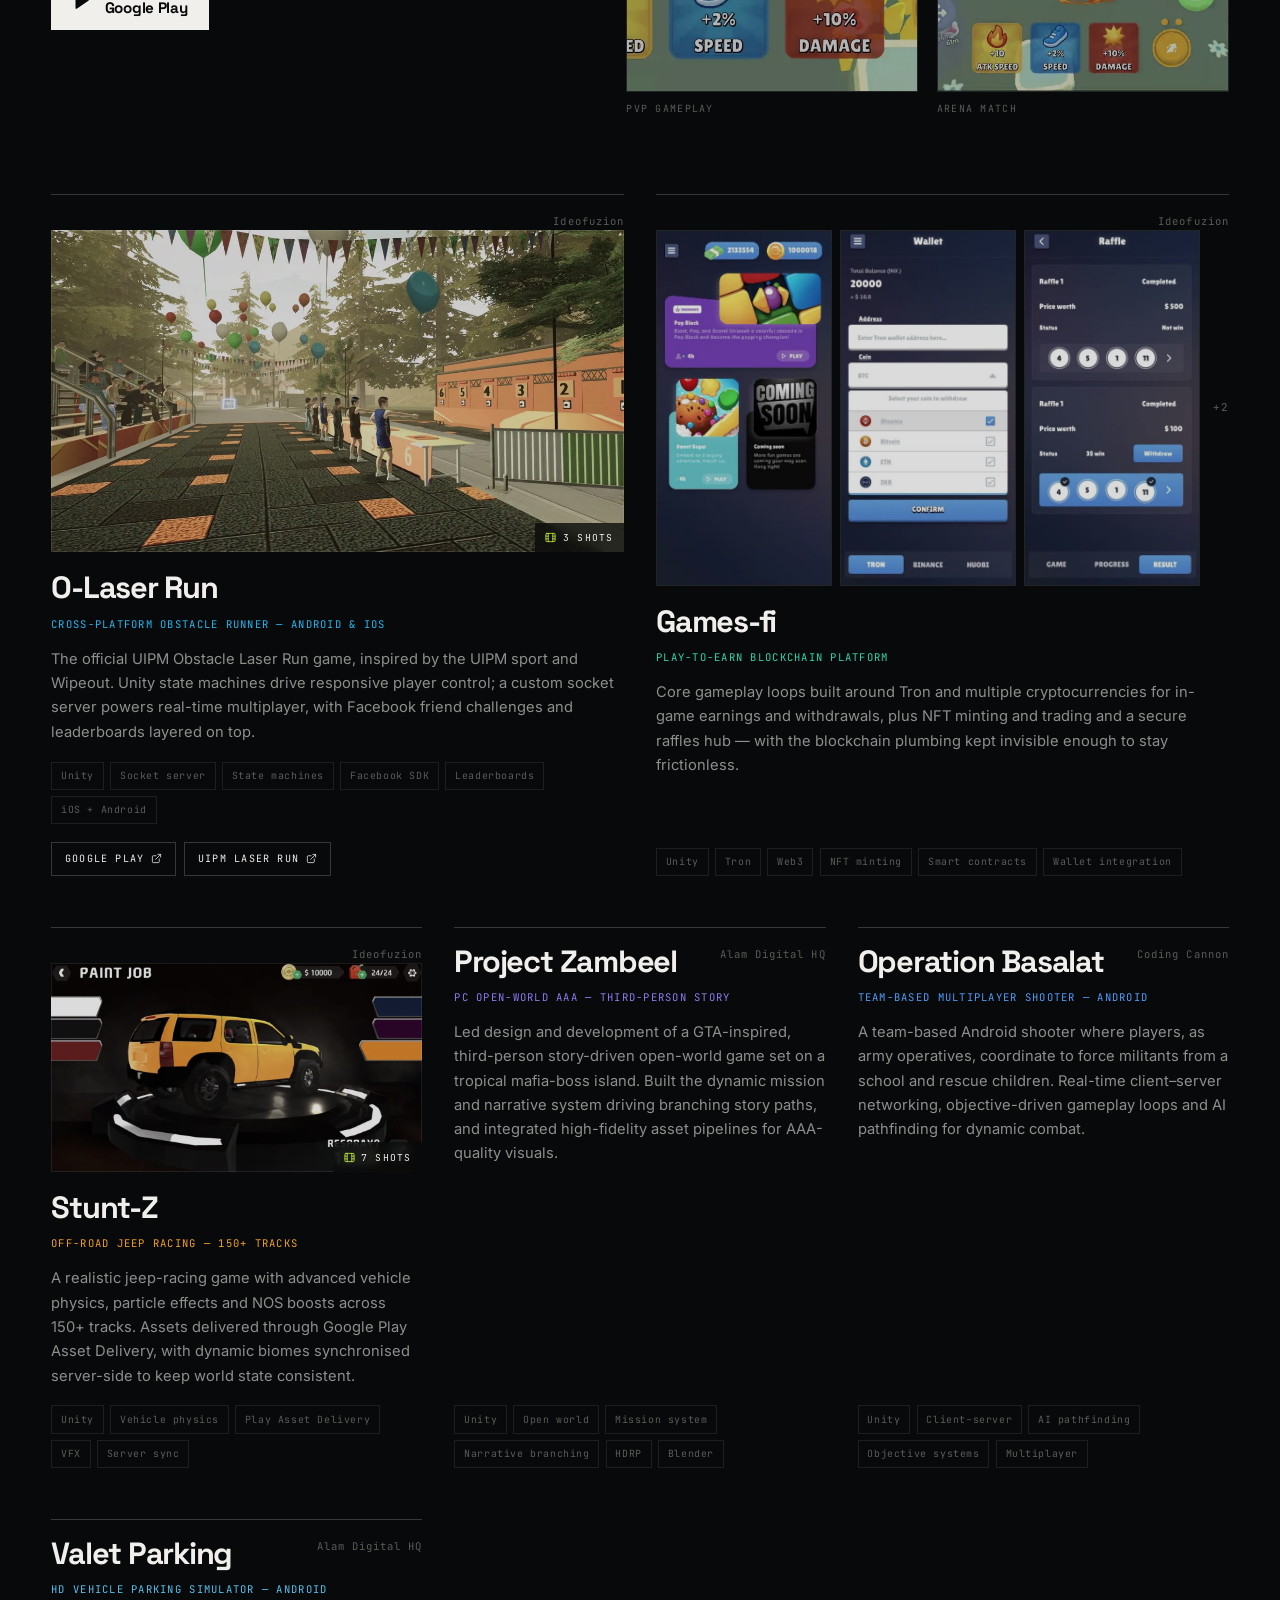
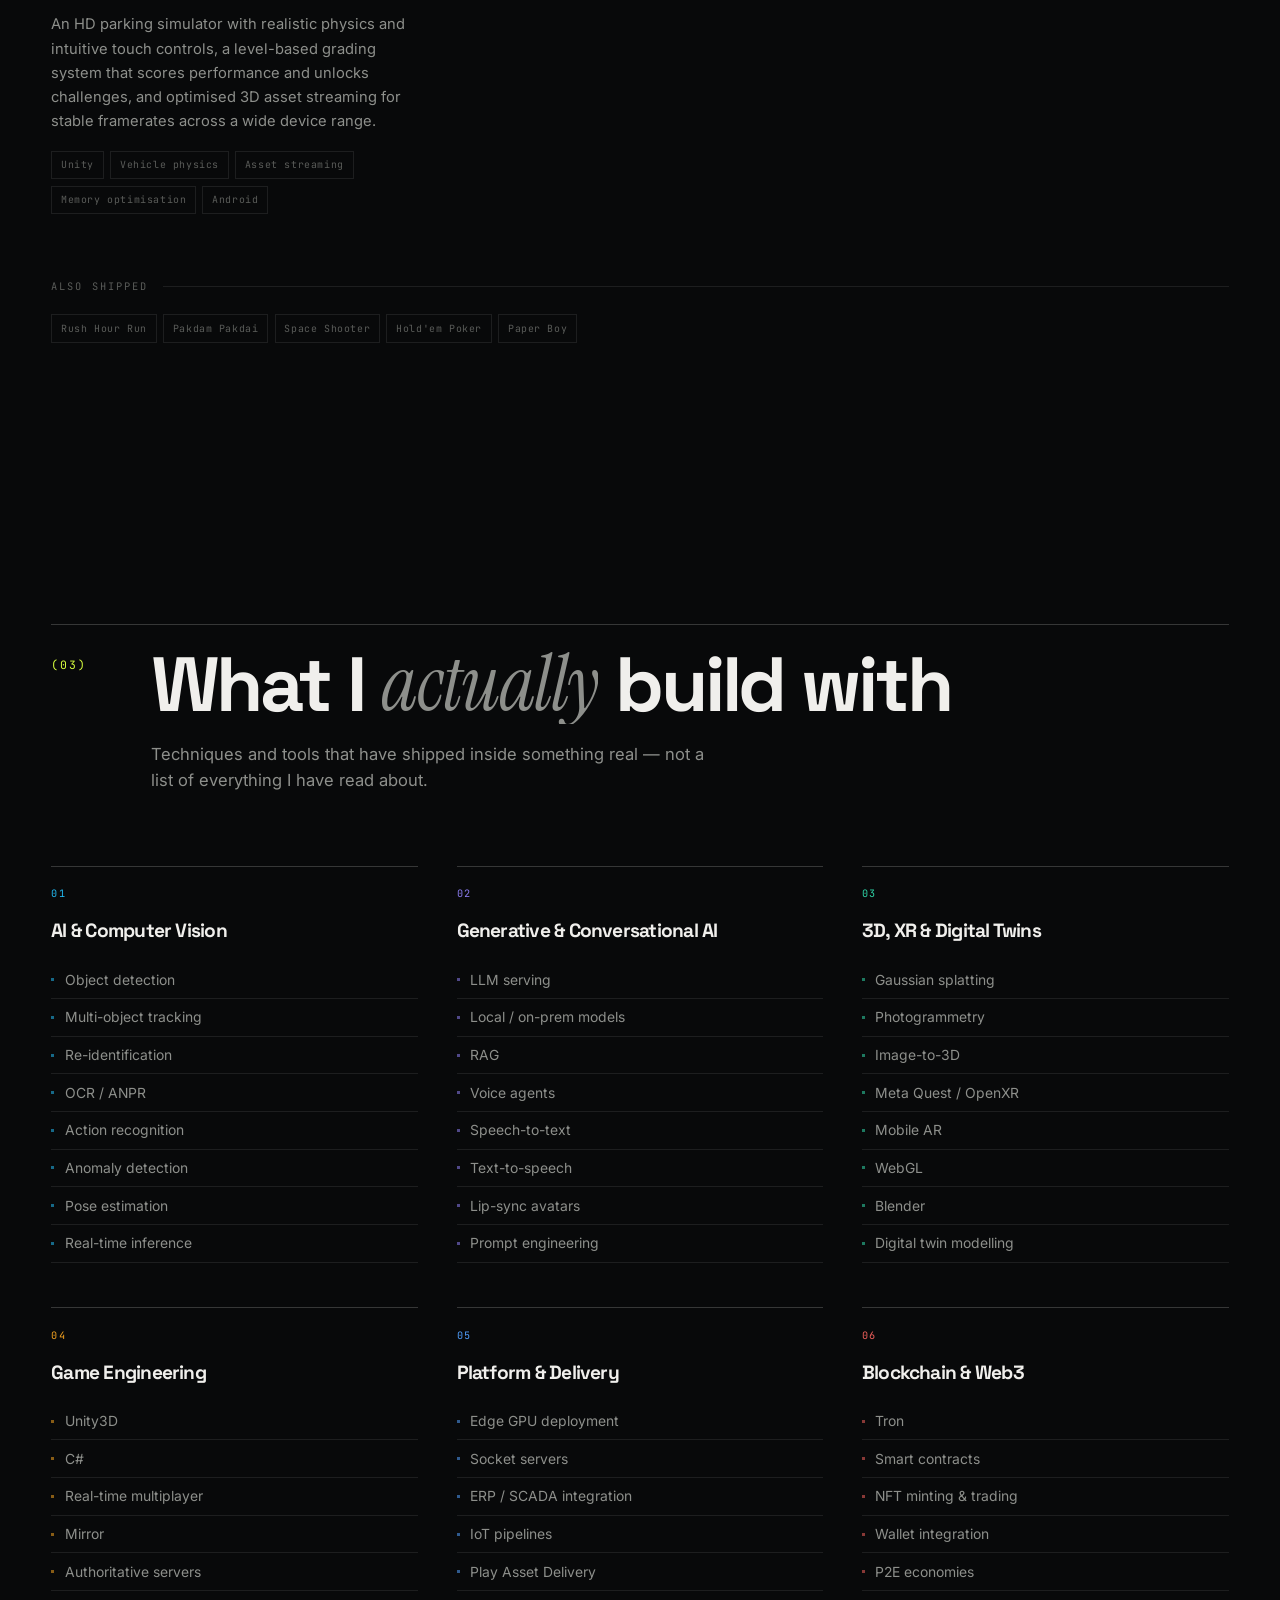
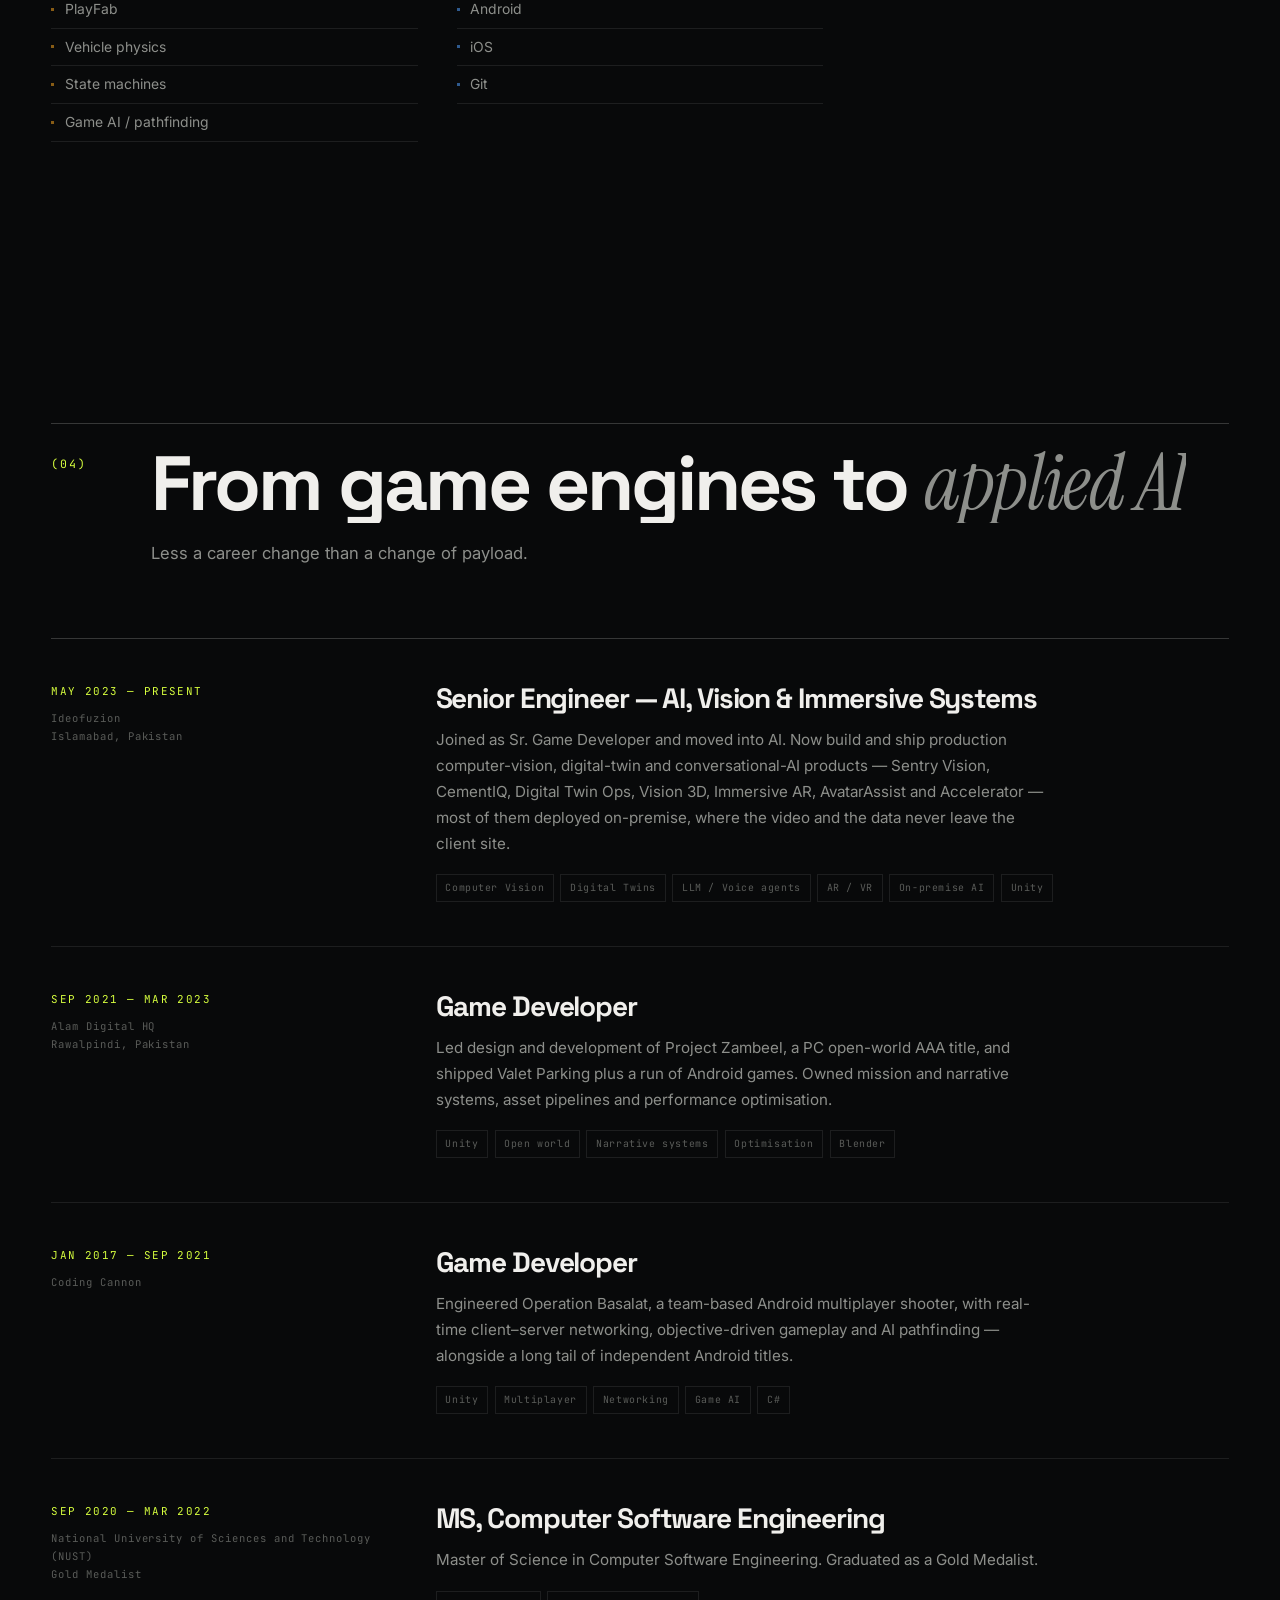
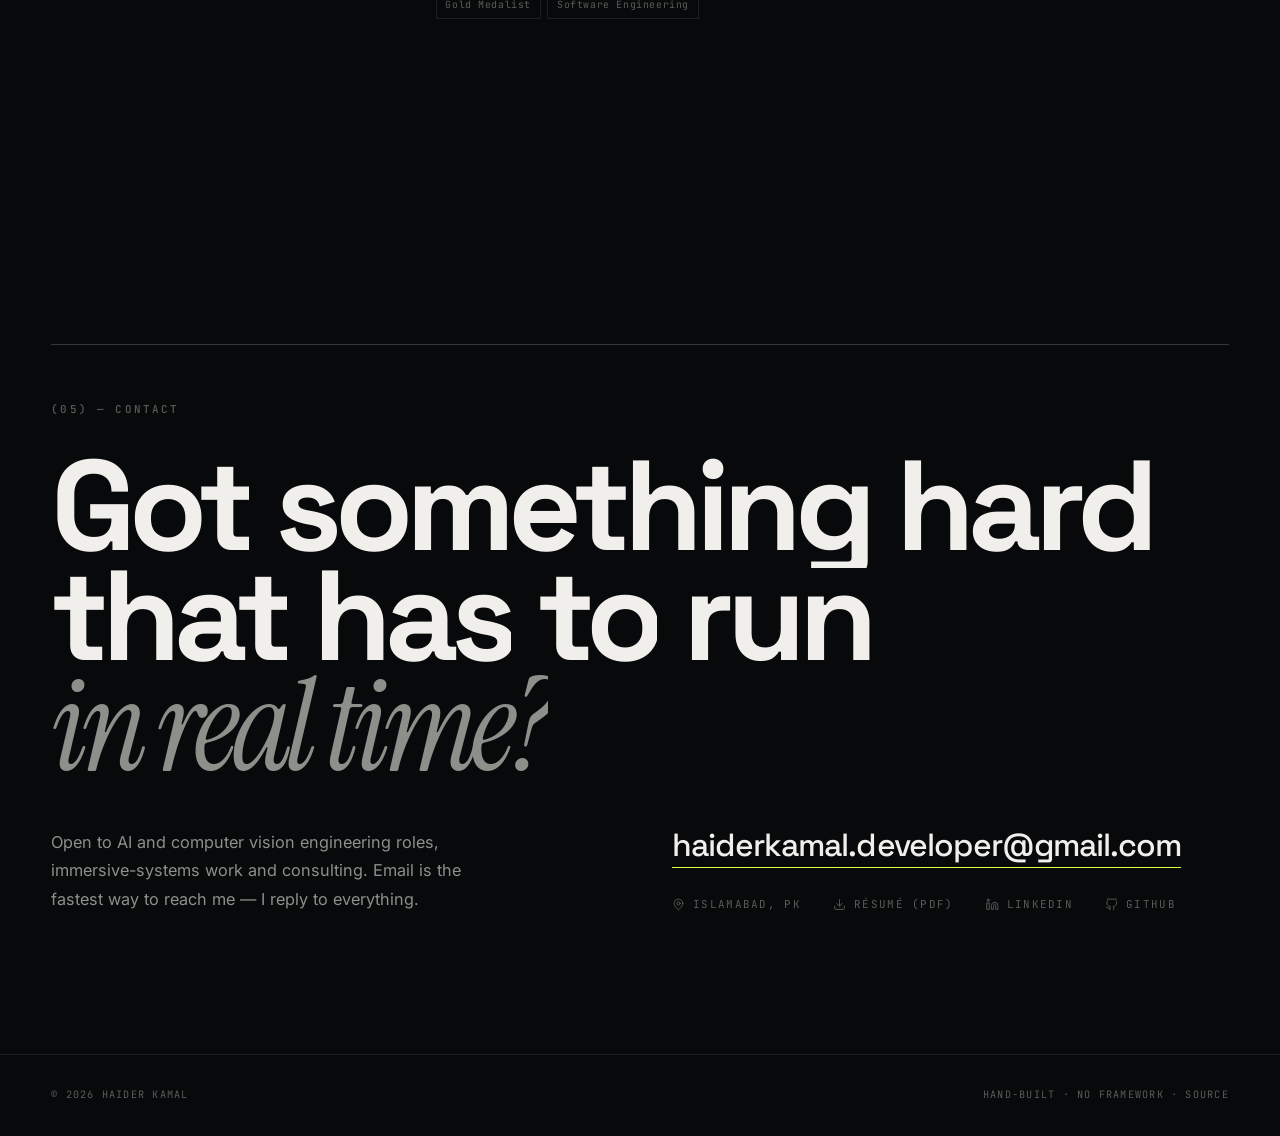
==== commit ea68693f: "Keep the point cloud in the hero Reverts the page-wide scroll-driven backdrop. The canvas is scoped " ====
--- a/index.html
+++ b/index.html
@@ -46,7 +46,6 @@
 </head>
 <body>
 
-<canvas id="cloud" aria-hidden="true"></canvas>
 <div class="progress" id="progress"></div>
 
 <!-- ============ NAV ============ -->
@@ -68,6 +67,7 @@
 
 <!-- ============ HERO ============ -->
 <section class="hero" id="top">
+  <canvas id="cloud" aria-hidden="true"></canvas>
   <div class="wrap hero-top">
     <div class="hero-meta mono-label">
       <span class="avail"><i class="dot"></i> Open to AI / computer vision roles</span>
--- a/assets/css/style.css
+++ b/assets/css/style.css
@@ -114,12 +114,12 @@
   position:relative;min-height:100svh;display:flex;flex-direction:column;justify-content:space-between;
   padding-top:76px;padding-bottom:clamp(1.5rem,4vw,3rem);overflow:hidden;
 }
-#cloud{position:fixed;inset:0;width:100%;height:100%;z-index:0;pointer-events:none}
-.page,footer{position:relative;z-index:1}
+#cloud{position:absolute;inset:0;width:100%;height:100%;z-index:0;opacity:.95}
 .hero::after{
   content:"";position:absolute;inset:0;z-index:1;pointer-events:none;
   background:
-    radial-gradient(125% 78% at 12% 76%,rgba(8,9,10,.95) 0%,rgba(8,9,10,.6) 40%,transparent 72%);
+    radial-gradient(120% 75% at 12% 78%,rgba(8,9,10,.94) 0%,rgba(8,9,10,.55) 42%,transparent 72%),
+    linear-gradient(to top,var(--ink) 1%,transparent 32%);
 }
 .hero-in{position:relative;z-index:2;width:100%}
 
@@ -471,6 +471,7 @@
   .hero-actions{justify-content:flex-start}
 }
 @media (max-width:820px){
+  #cloud{opacity:.4}
   .hero::after{
     background:linear-gradient(to bottom,rgba(8,9,10,.35) 0%,rgba(8,9,10,.55) 30%,
       rgba(8,9,10,.9) 62%,var(--ink) 88%);
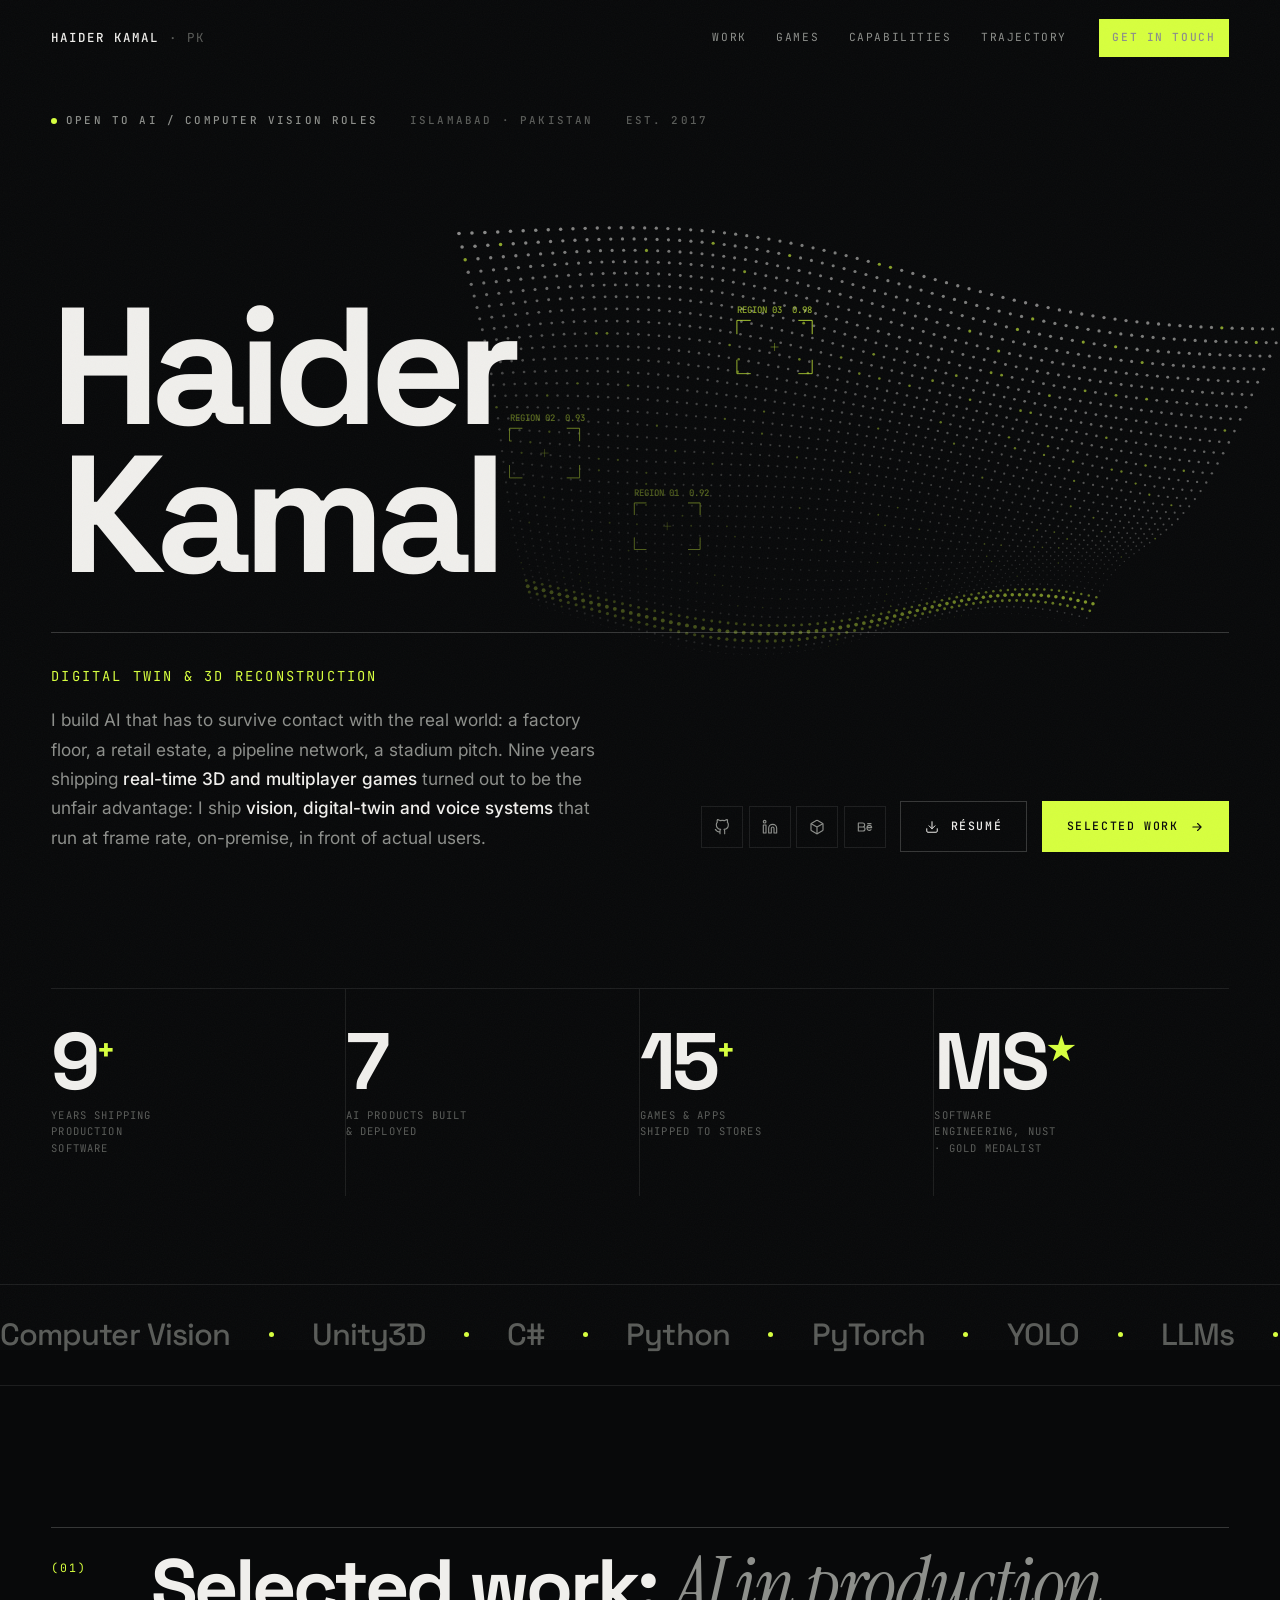
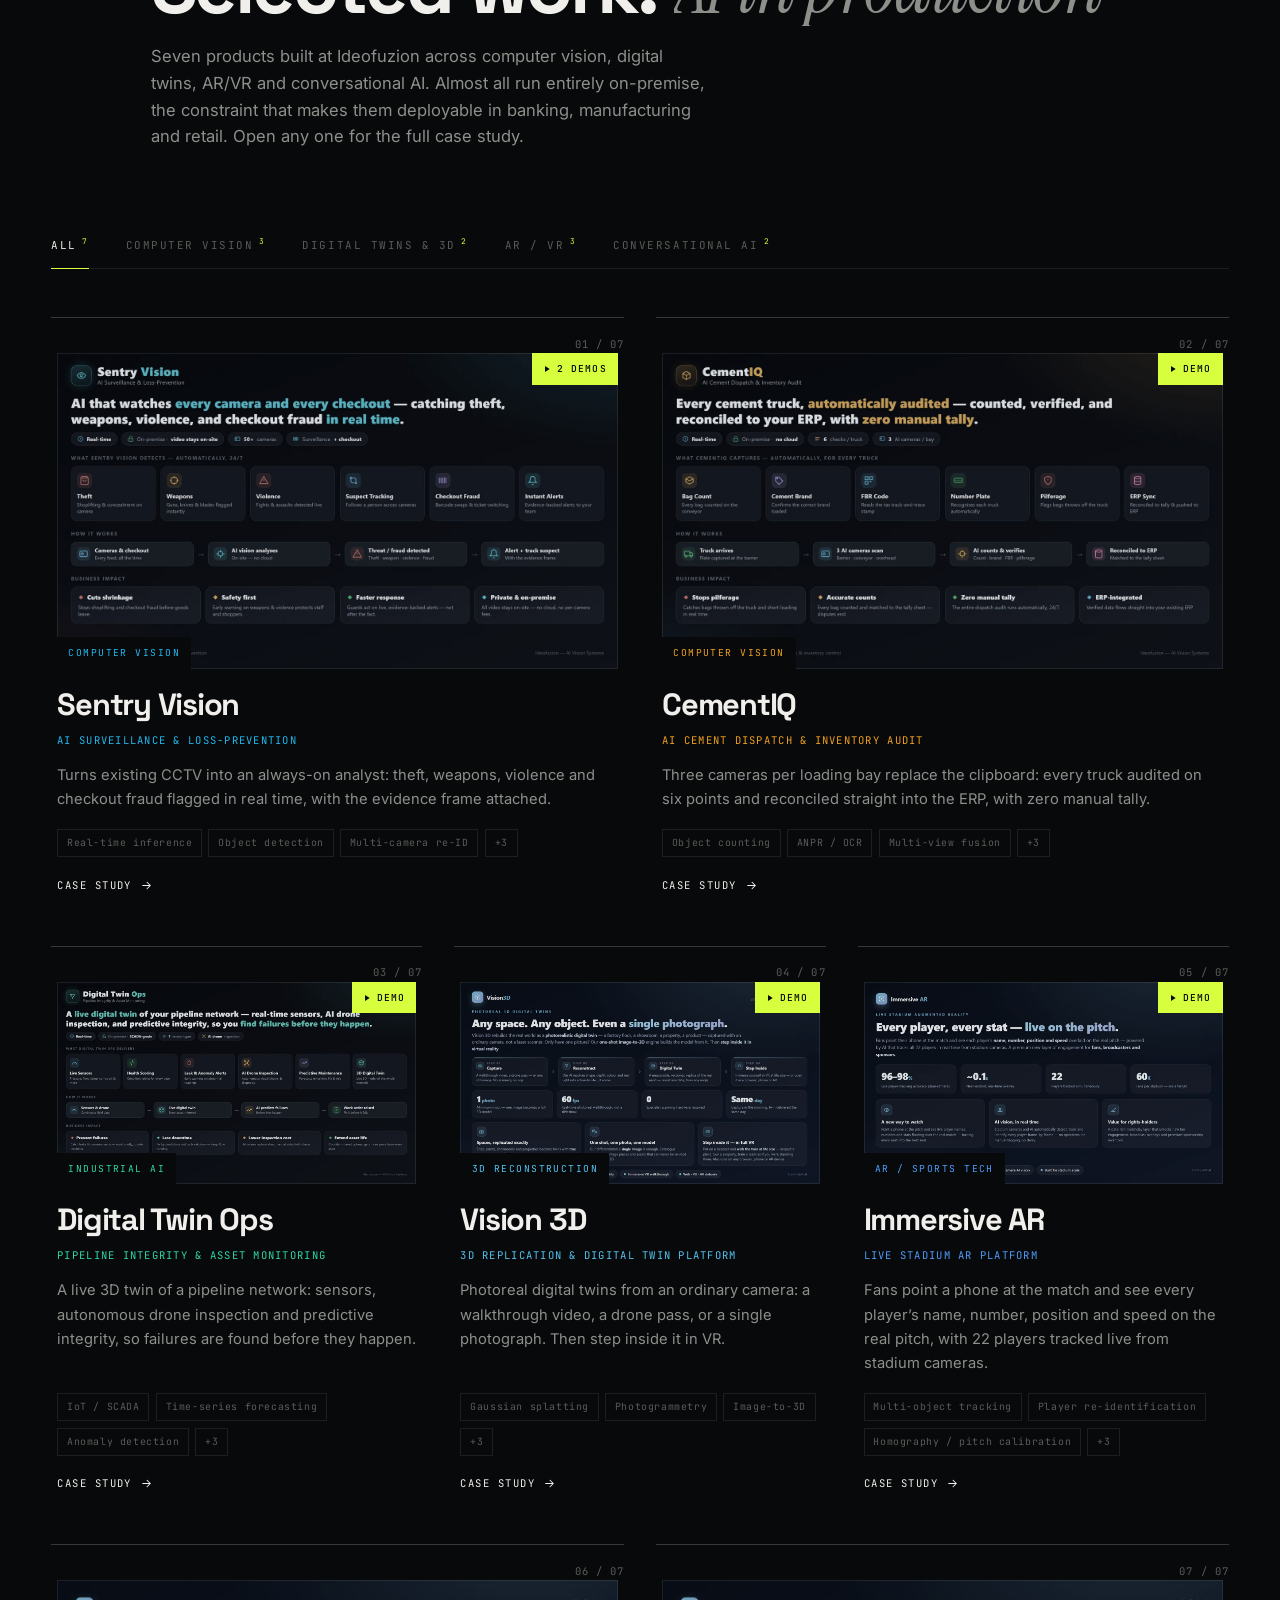
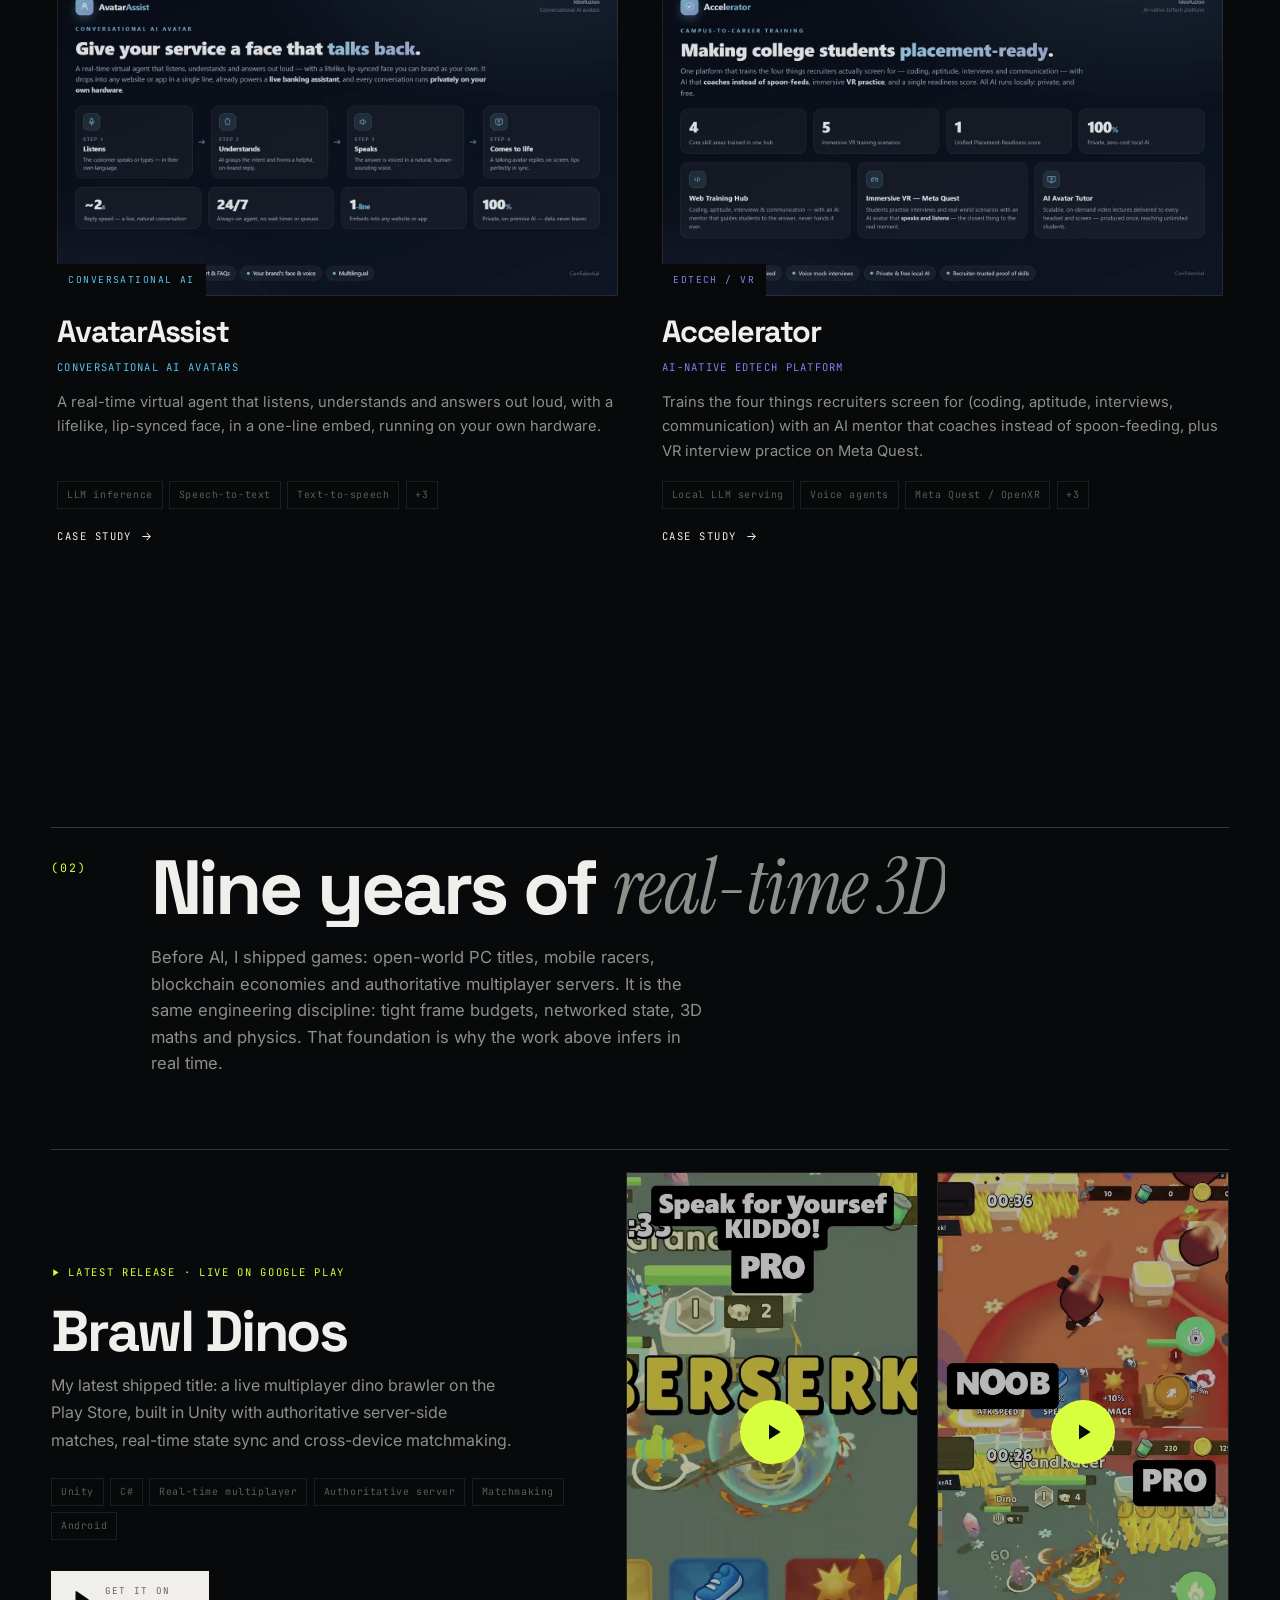
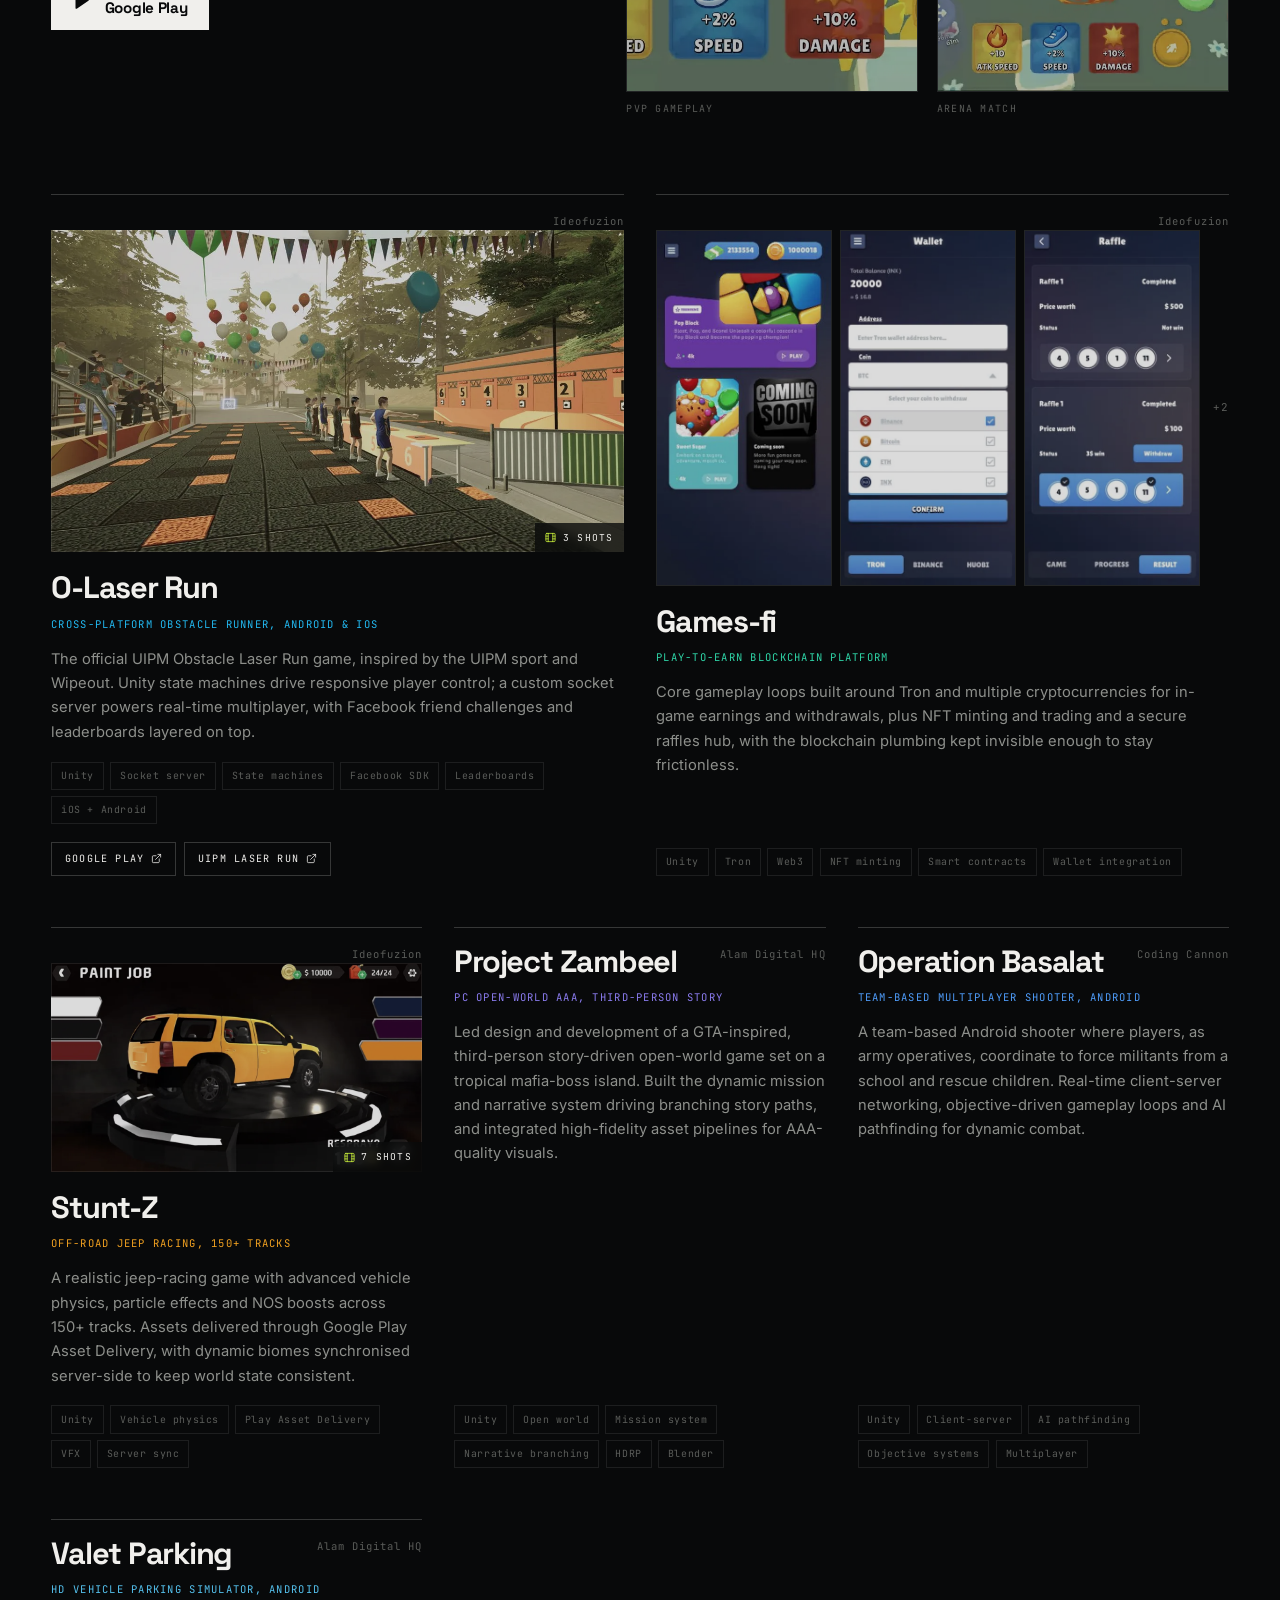
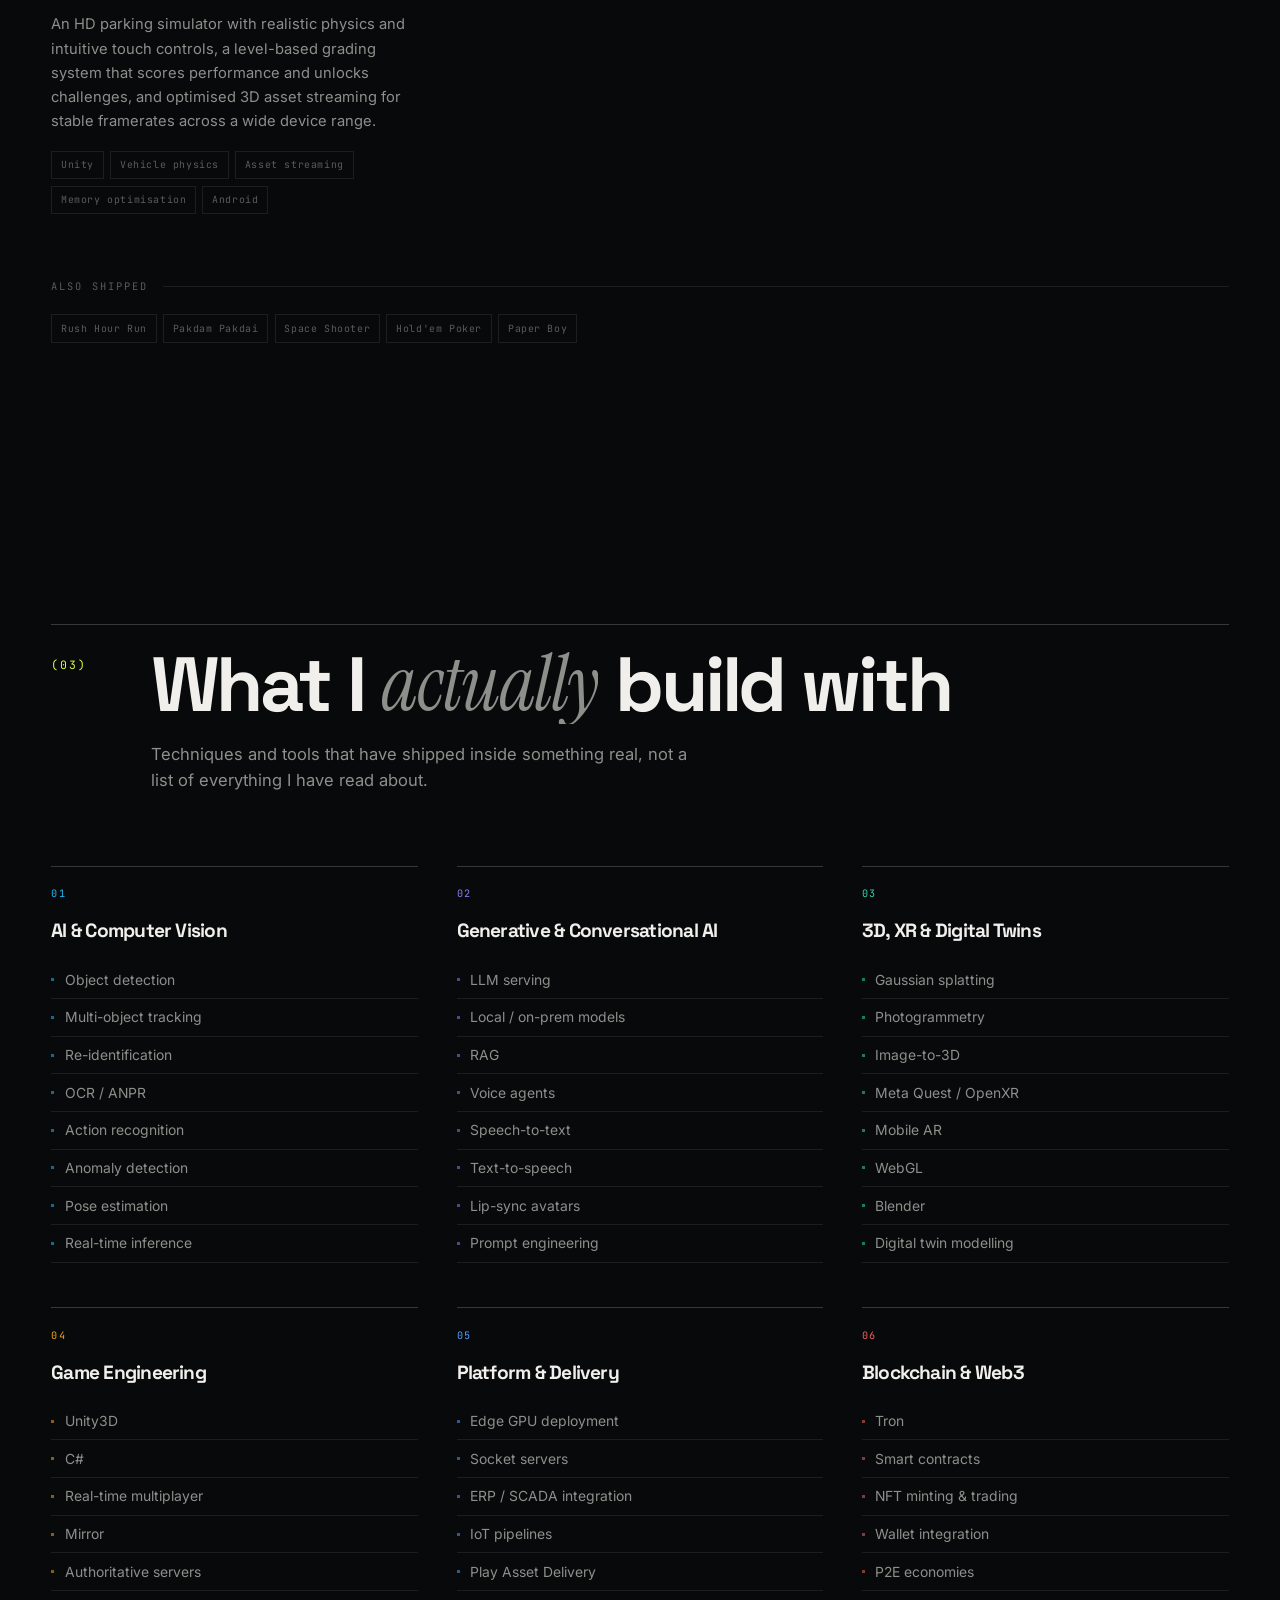
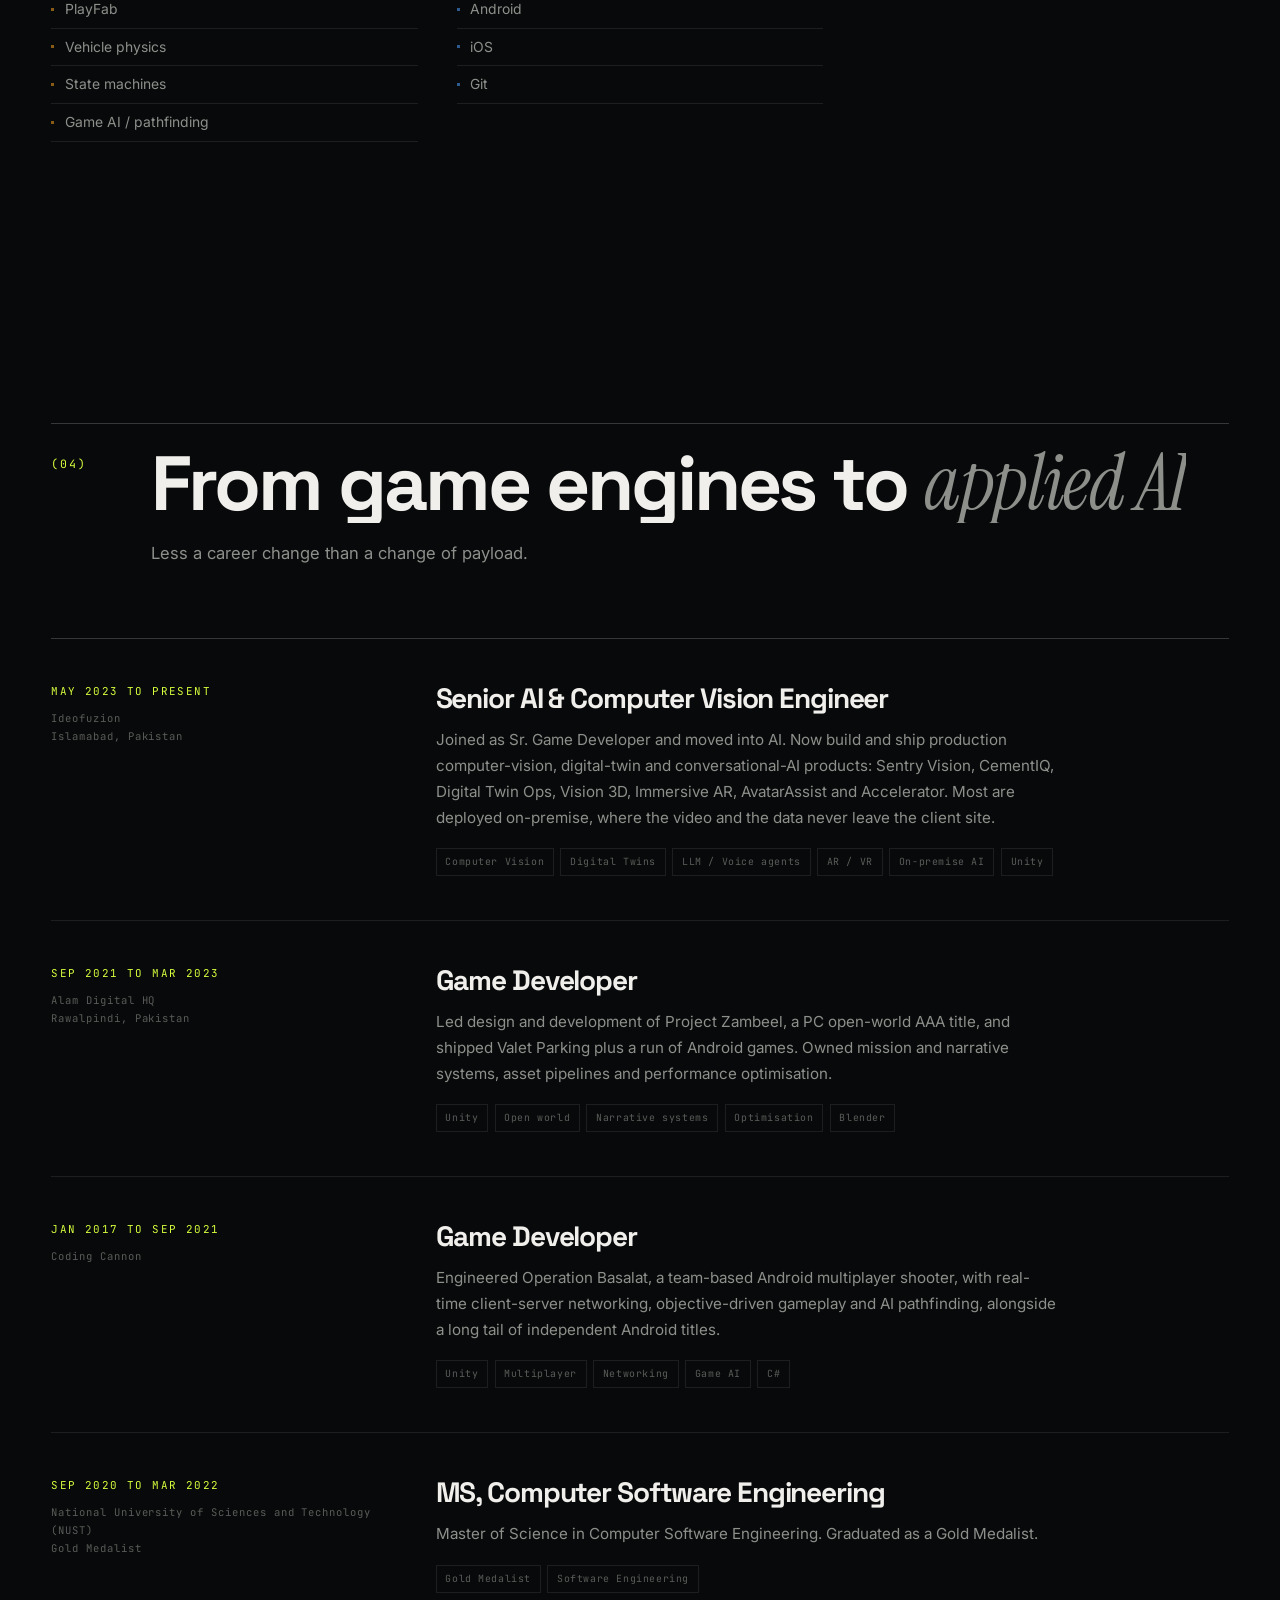
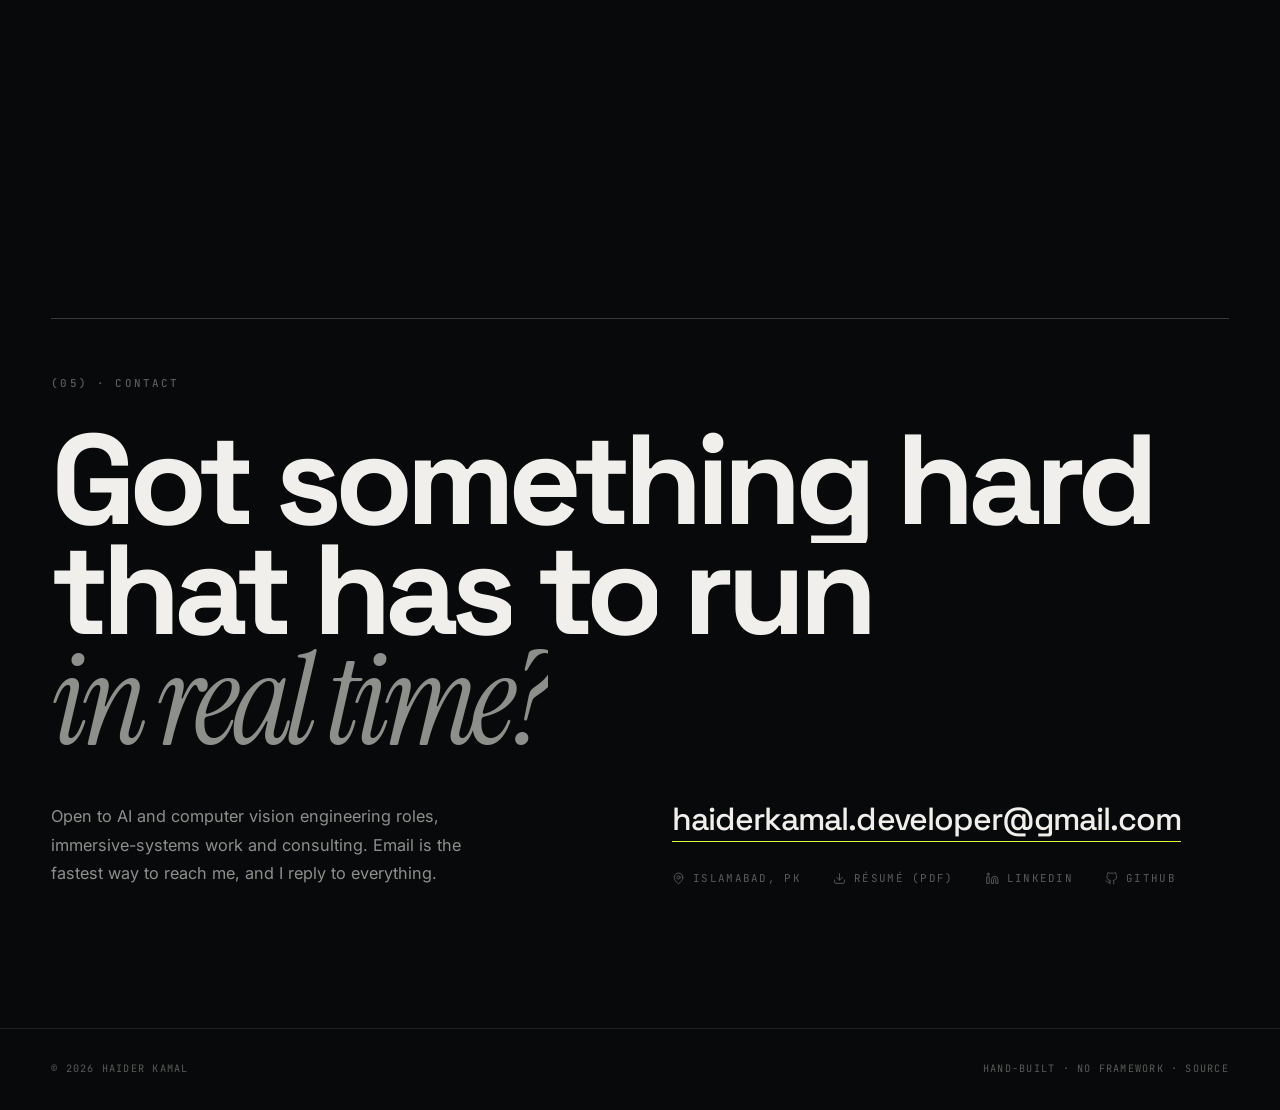
==== commit 8bf89204: "Rewrite em dashes out of the site copy, add a LinkedIn banner source The em dash used as a dramatic " ====
--- a/index.html
+++ b/index.html
@@ -3,16 +3,16 @@
 <head>
 <meta charset="utf-8">
 <meta name="viewport" content="width=device-width,initial-scale=1">
-<title>Haider Kamal — AI, Computer Vision &amp; Real-Time 3D</title>
-<meta name="description" content="Haider Kamal — engineer building production computer vision, digital twin, AR/VR and conversational AI systems, with 9+ years shipping Unity games and real-time multiplayer. Islamabad, Pakistan.">
+<title>Haider Kamal | AI, Computer Vision &amp; Real-Time 3D</title>
+<meta name="description" content="Haider Kamal builds production computer vision, digital twin, AR/VR and conversational AI systems, with 9+ years shipping Unity games and real-time multiplayer. Islamabad, Pakistan.">
 <meta name="author" content="Haider Kamal">
 <meta name="theme-color" content="#08090a">
 <link rel="canonical" href="https://haiderkamal.github.io/">
 
 <meta property="og:type" content="website">
 <meta property="og:url" content="https://haiderkamal.github.io/">
-<meta property="og:title" content="Haider Kamal — AI, Computer Vision &amp; Real-Time 3D">
-<meta property="og:description" content="Production computer vision, digital twins, AR/VR and conversational AI — plus 9+ years shipping Unity games and real-time multiplayer.">
+<meta property="og:title" content="Haider Kamal | AI, Computer Vision &amp; Real-Time 3D">
+<meta property="og:description" content="Production computer vision, digital twins, AR/VR and conversational AI, plus 9+ years shipping Unity games and real-time multiplayer.">
 <meta property="og:image" content="https://haiderkamal.github.io/assets/img/sentry-vision.webp">
 <meta name="twitter:card" content="summary_large_image">
 
@@ -51,7 +51,7 @@
 <!-- ============ NAV ============ -->
 <header class="nav" id="nav">
   <div class="wrap nav-in">
-    <a class="brand" href="#top"><b>Haider Kamal</b><i>— PK</i></a>
+    <a class="brand" href="#top"><b>Haider Kamal</b><i>· PK</i></a>
     <nav class="nav-links">
       <a href="#work">Work</a>
       <a href="#games">Games</a>
@@ -83,7 +83,7 @@
       <div>
         <span class="rotator" id="rotator"></span>
         <p class="hero-lede">
-          I build AI that has to survive contact with the real world — a factory floor, a retail estate,
+          I build AI that has to survive contact with the real world: a factory floor, a retail estate,
           a pipeline network, a stadium pitch. Nine years shipping
           <strong>real-time 3D and multiplayer games</strong> turned out to be the unfair advantage:
           I ship <strong>vision, digital-twin and voice systems</strong> that run at frame rate,
@@ -98,7 +98,7 @@
           <a href="https://www.linkedin.com/in/haiderkamal-598596217" target="_blank" rel="noopener" aria-label="LinkedIn" title="LinkedIn">
             <svg viewBox="0 0 24 24" fill="none" stroke="currentColor" stroke-width="1.7" stroke-linecap="round" stroke-linejoin="round"><path d="M16 8a6 6 0 0 1 6 6v7h-4v-7a2 2 0 0 0-4 0v7h-4v-7a6 6 0 0 1 6-6z"/><rect x="2" y="9" width="4" height="12"/><circle cx="4" cy="4" r="2"/></svg>
           </a>
-          <a href="https://sketchfab.com/prorookie123/models" target="_blank" rel="noopener" aria-label="Sketchfab" title="Sketchfab — 3D models">
+          <a href="https://sketchfab.com/prorookie123/models" target="_blank" rel="noopener" aria-label="Sketchfab" title="Sketchfab · 3D models">
             <svg viewBox="0 0 24 24" fill="none" stroke="currentColor" stroke-width="1.7" stroke-linecap="round" stroke-linejoin="round"><path d="M21 16V8a2 2 0 0 0-1-1.73l-7-4a2 2 0 0 0-2 0l-7 4A2 2 0 0 0 3 8v8a2 2 0 0 0 1 1.73l7 4a2 2 0 0 0 2 0l7-4A2 2 0 0 0 21 16Z"/><path d="m3.3 7 8.7 5 8.7-5M12 22V12"/></svg>
           </a>
           <a href="https://www.behance.net/codingCannon" target="_blank" rel="noopener" aria-label="Behance" title="Behance">
@@ -121,7 +121,7 @@
     <div class="stat"><b>9<sup>+</sup></b><span>Years shipping production software</span></div>
     <div class="stat"><b>7</b><span>AI products built &amp; deployed</span></div>
     <div class="stat"><b>15<sup>+</sup></b><span>Games &amp; apps shipped to stores</span></div>
-    <div class="stat"><b>MS<sup>★</sup></b><span>Software Engineering, NUST — Gold Medalist</span></div>
+    <div class="stat"><b>MS<sup>★</sup></b><span>Software Engineering, NUST · Gold Medalist</span></div>
   </div>
 </div>
 
@@ -134,10 +134,10 @@
     <header class="sec-head">
       <span class="sec-idx">(01)</span>
       <div>
-        <h2 class="split">Selected work — <em>AI in production</em></h2>
+        <h2 class="split">Selected work: <em>AI in production</em></h2>
         <p>
           Seven products built at Ideofuzion across computer vision, digital twins, AR/VR and
-          conversational AI. Almost all run entirely on-premise — the constraint that makes them
+          conversational AI. Almost all run entirely on-premise, the constraint that makes them
           deployable in banking, manufacturing and retail. Open any one for the full case study.
         </p>
       </div>
@@ -155,7 +155,7 @@
       <div>
         <h2 class="split">Nine years of <em>real-time 3D</em></h2>
         <p>
-          Before AI, I shipped games — open-world PC titles, mobile racers, blockchain economies and
+          Before AI, I shipped games: open-world PC titles, mobile racers, blockchain economies and
           authoritative multiplayer servers. It is the same engineering discipline: tight frame budgets,
           networked state, 3D maths and physics. That foundation is why the work above infers in real time.
         </p>
@@ -179,7 +179,7 @@
       <span class="sec-idx">(03)</span>
       <div>
         <h2 class="split">What I <em>actually</em> build with</h2>
-        <p>Techniques and tools that have shipped inside something real — not a list of everything I have read about.</p>
+        <p>Techniques and tools that have shipped inside something real, not a list of everything I have read about.</p>
       </div>
     </header>
     <div class="skills" id="skills-grid"></div>
@@ -204,12 +204,12 @@
 <section id="contact">
   <div class="wrap">
     <div class="contact">
-      <span class="mono-label">(05) — Contact</span>
+      <span class="mono-label">(05) · Contact</span>
       <h2 class="split">Got something hard that has to run <em>in real time?</em></h2>
       <div class="contact-grid">
         <p>
           Open to AI and computer vision engineering roles, immersive-systems work and consulting.
-          Email is the fastest way to reach me — I reply to everything.
+          Email is the fastest way to reach me, and I reply to everything.
         </p>
         <div>
           <a class="mail" href="mailto:haiderkamal.developer@gmail.com">haiderkamal.developer@gmail.com</a>
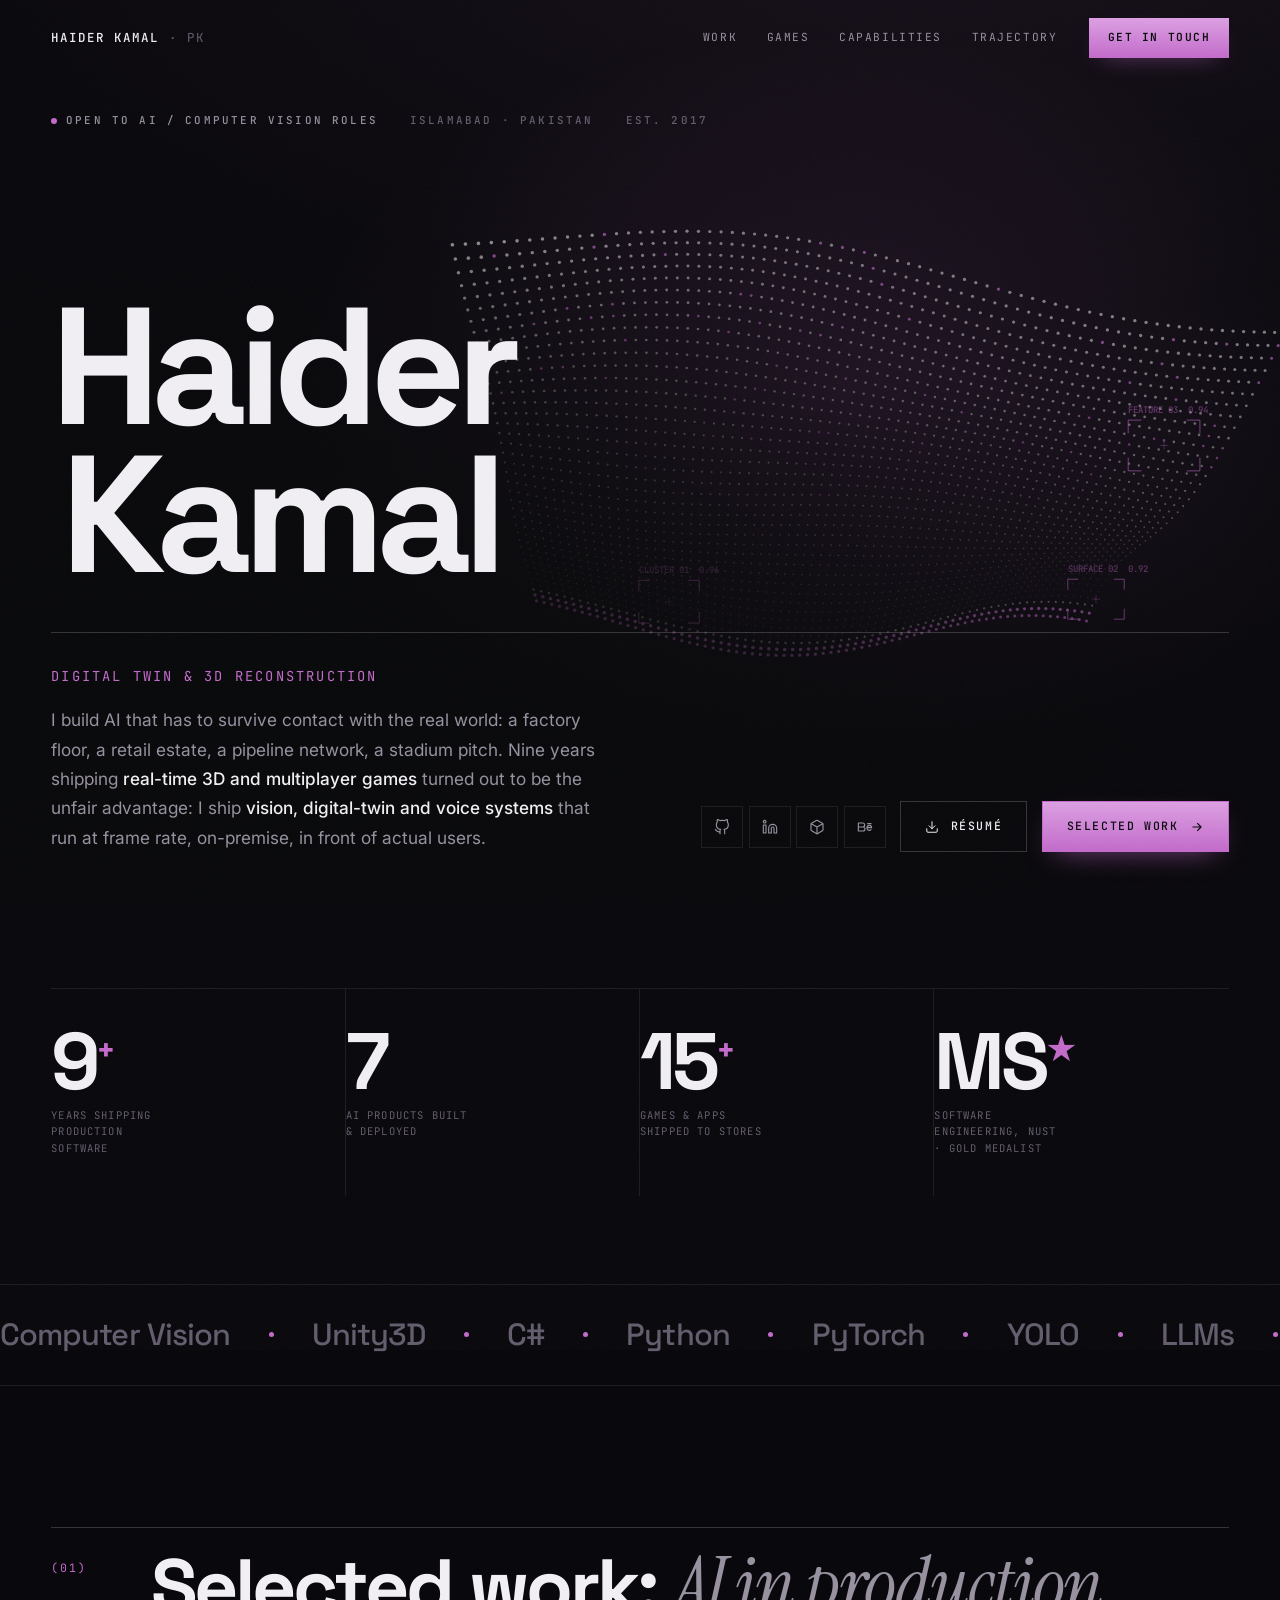
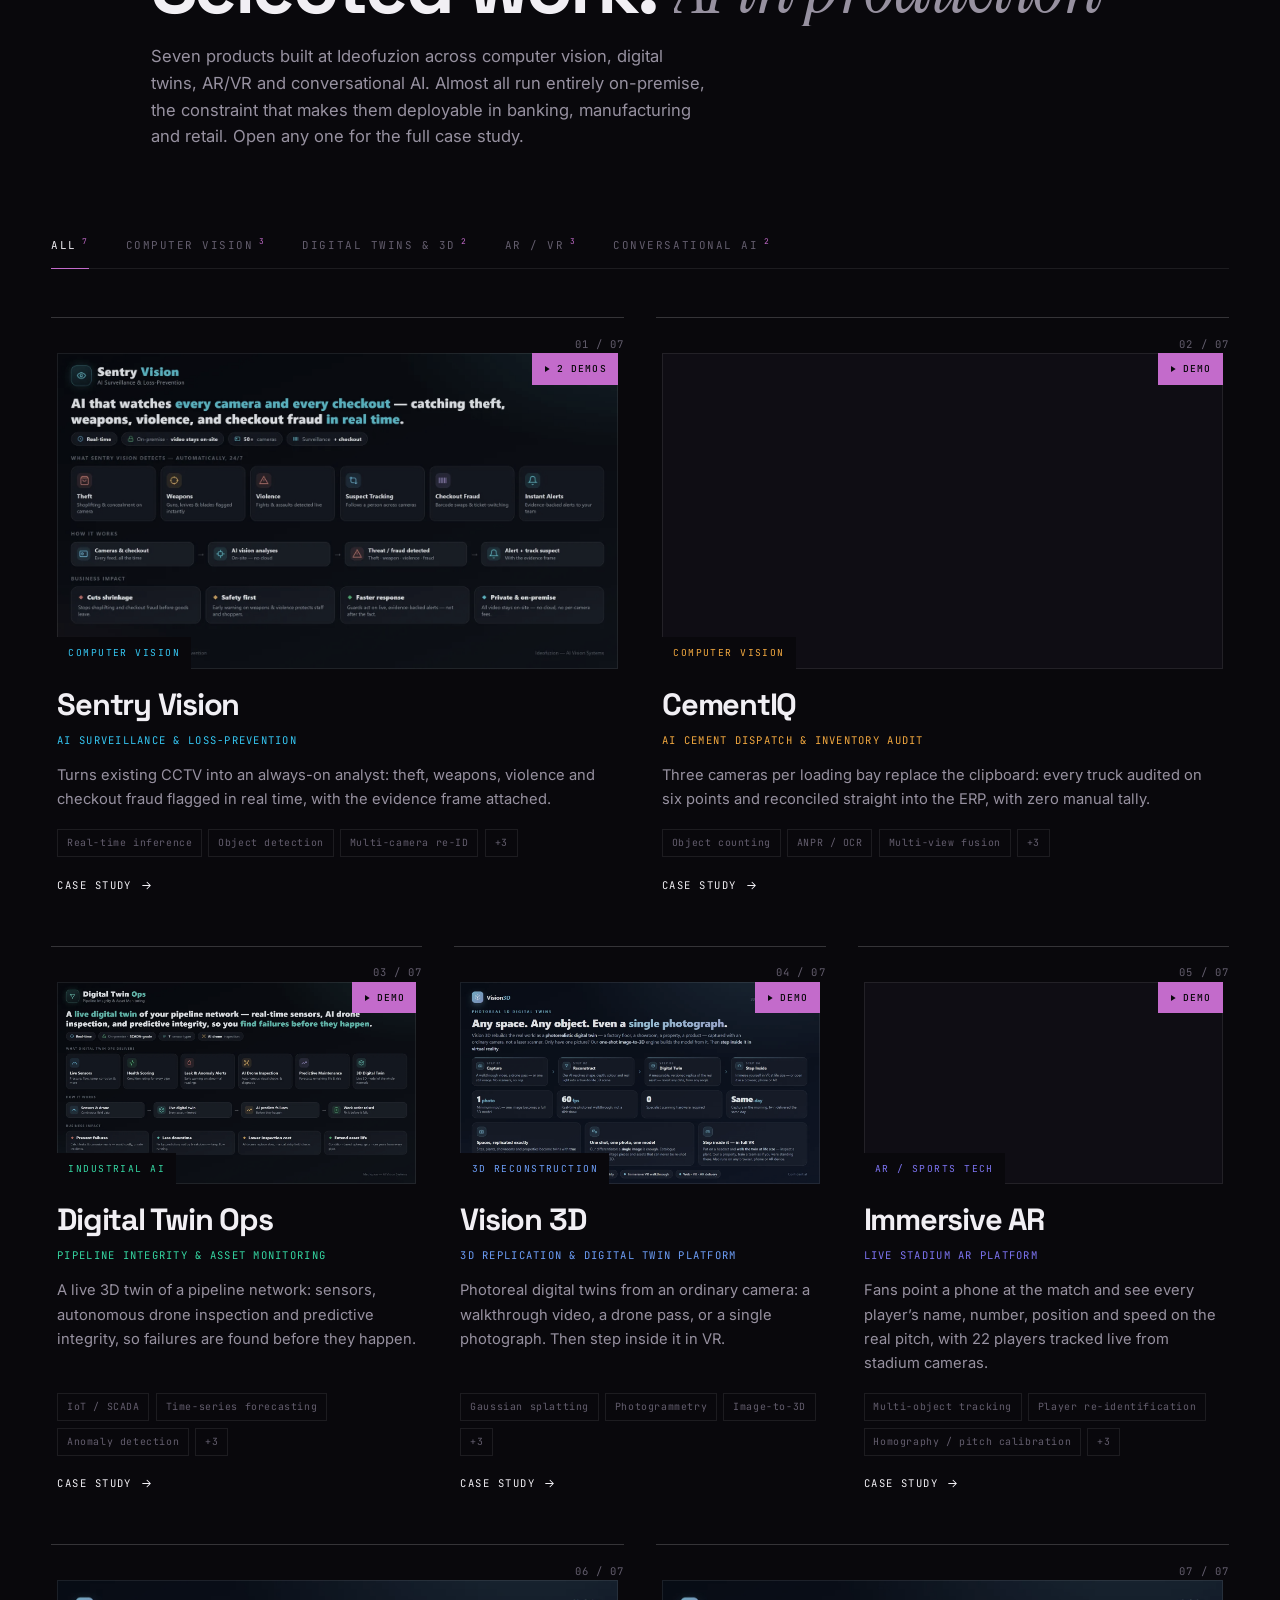
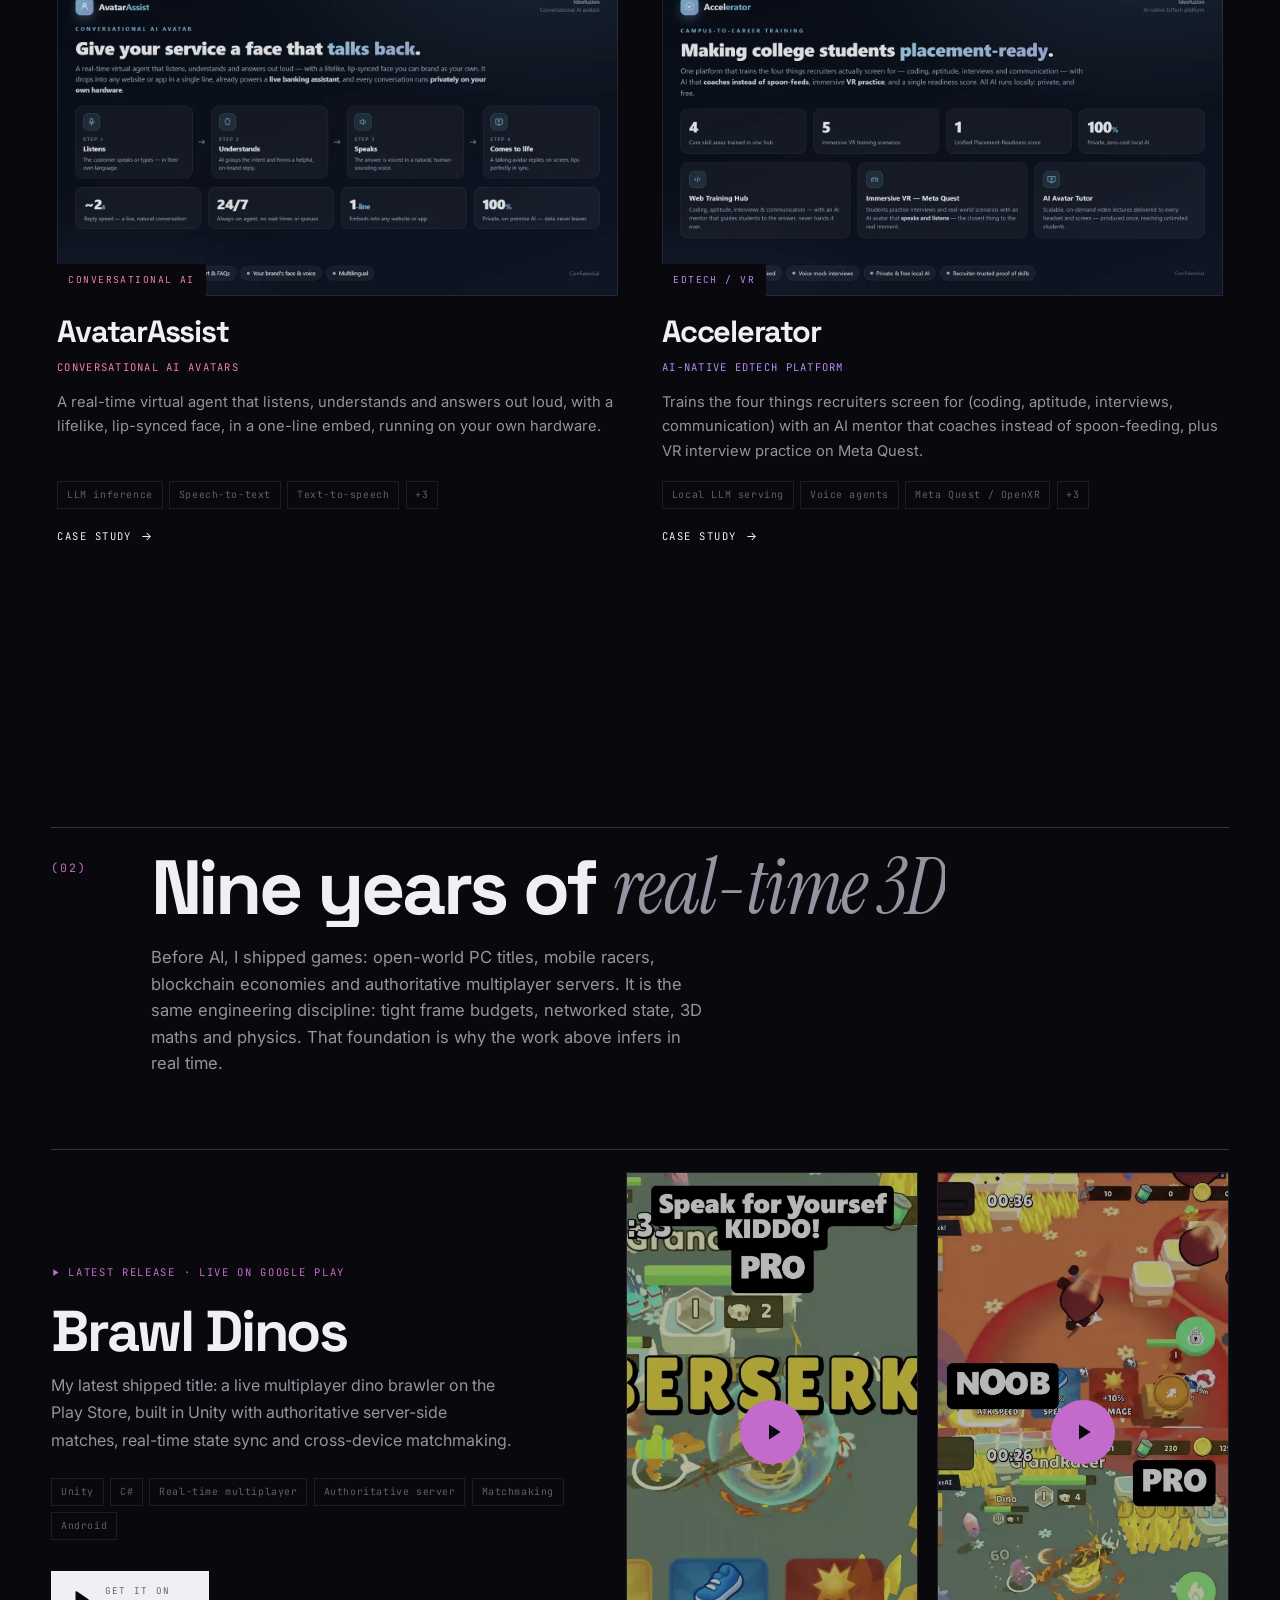
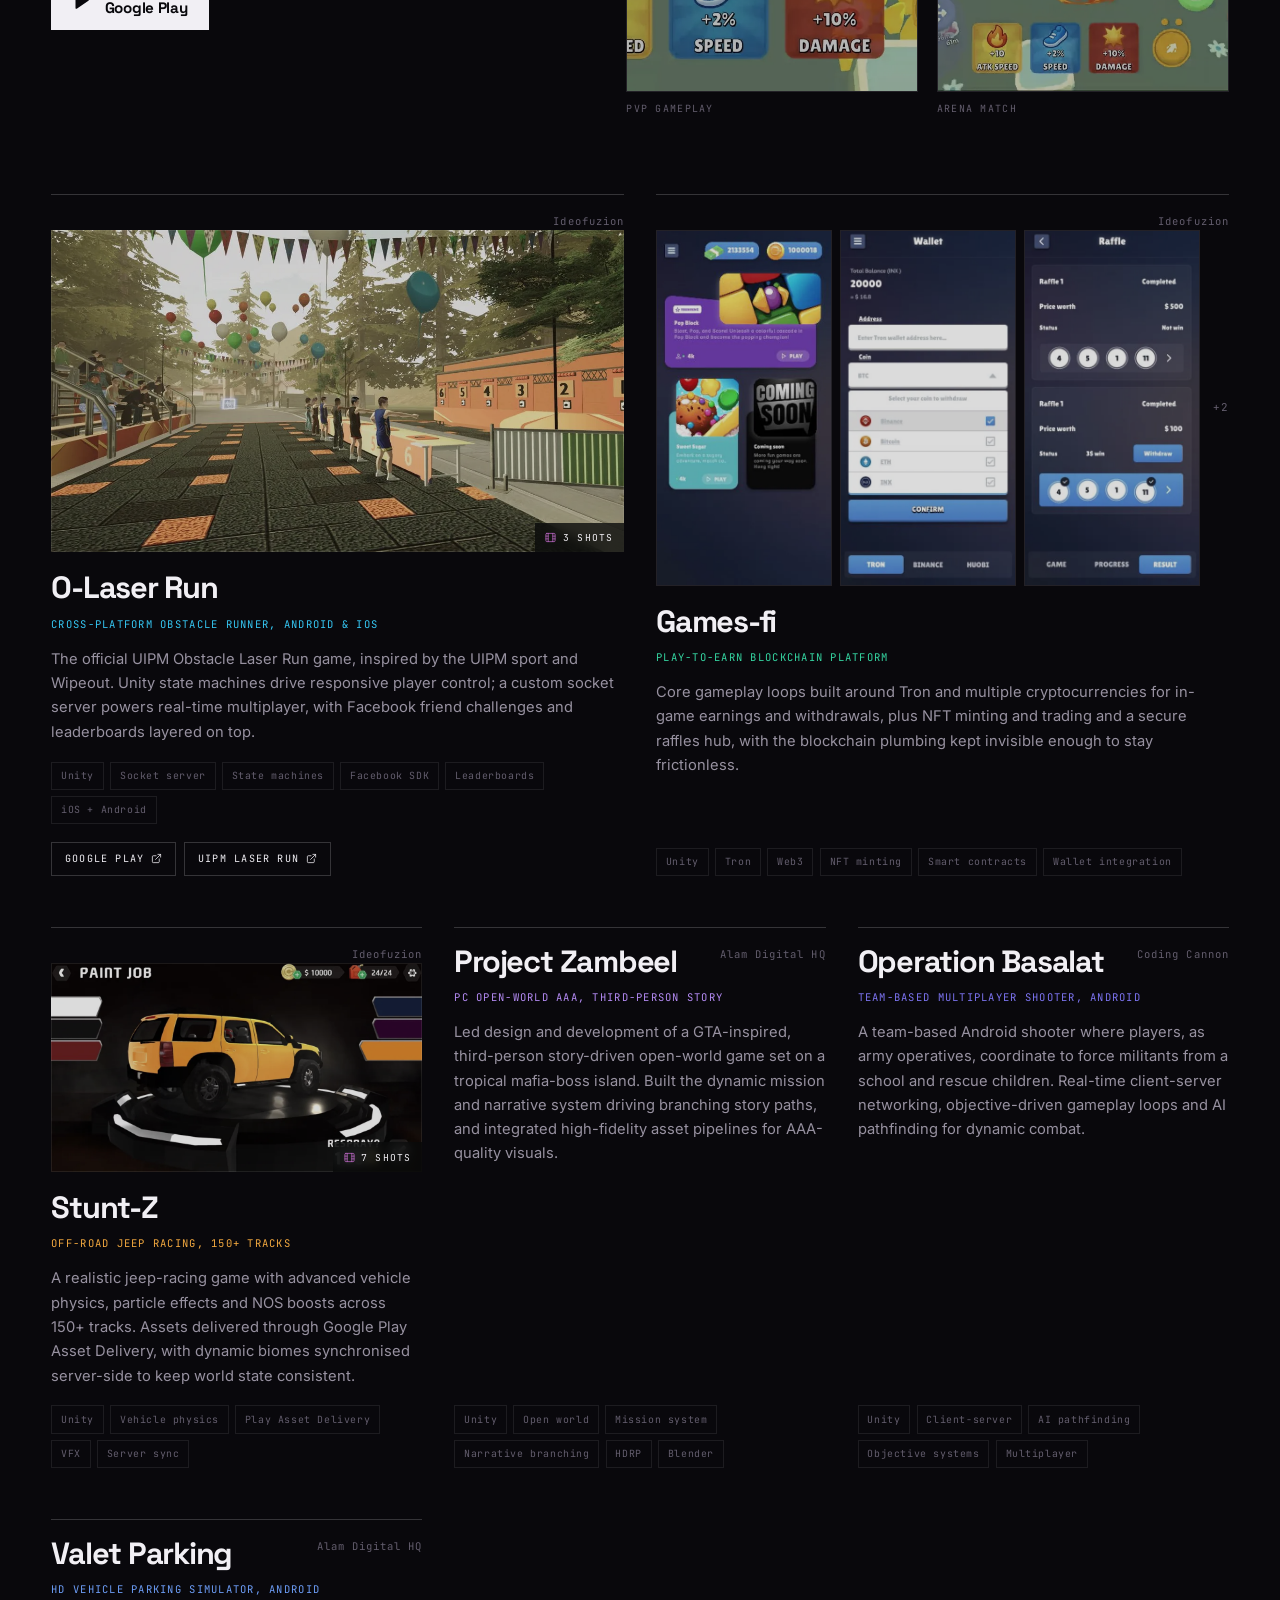
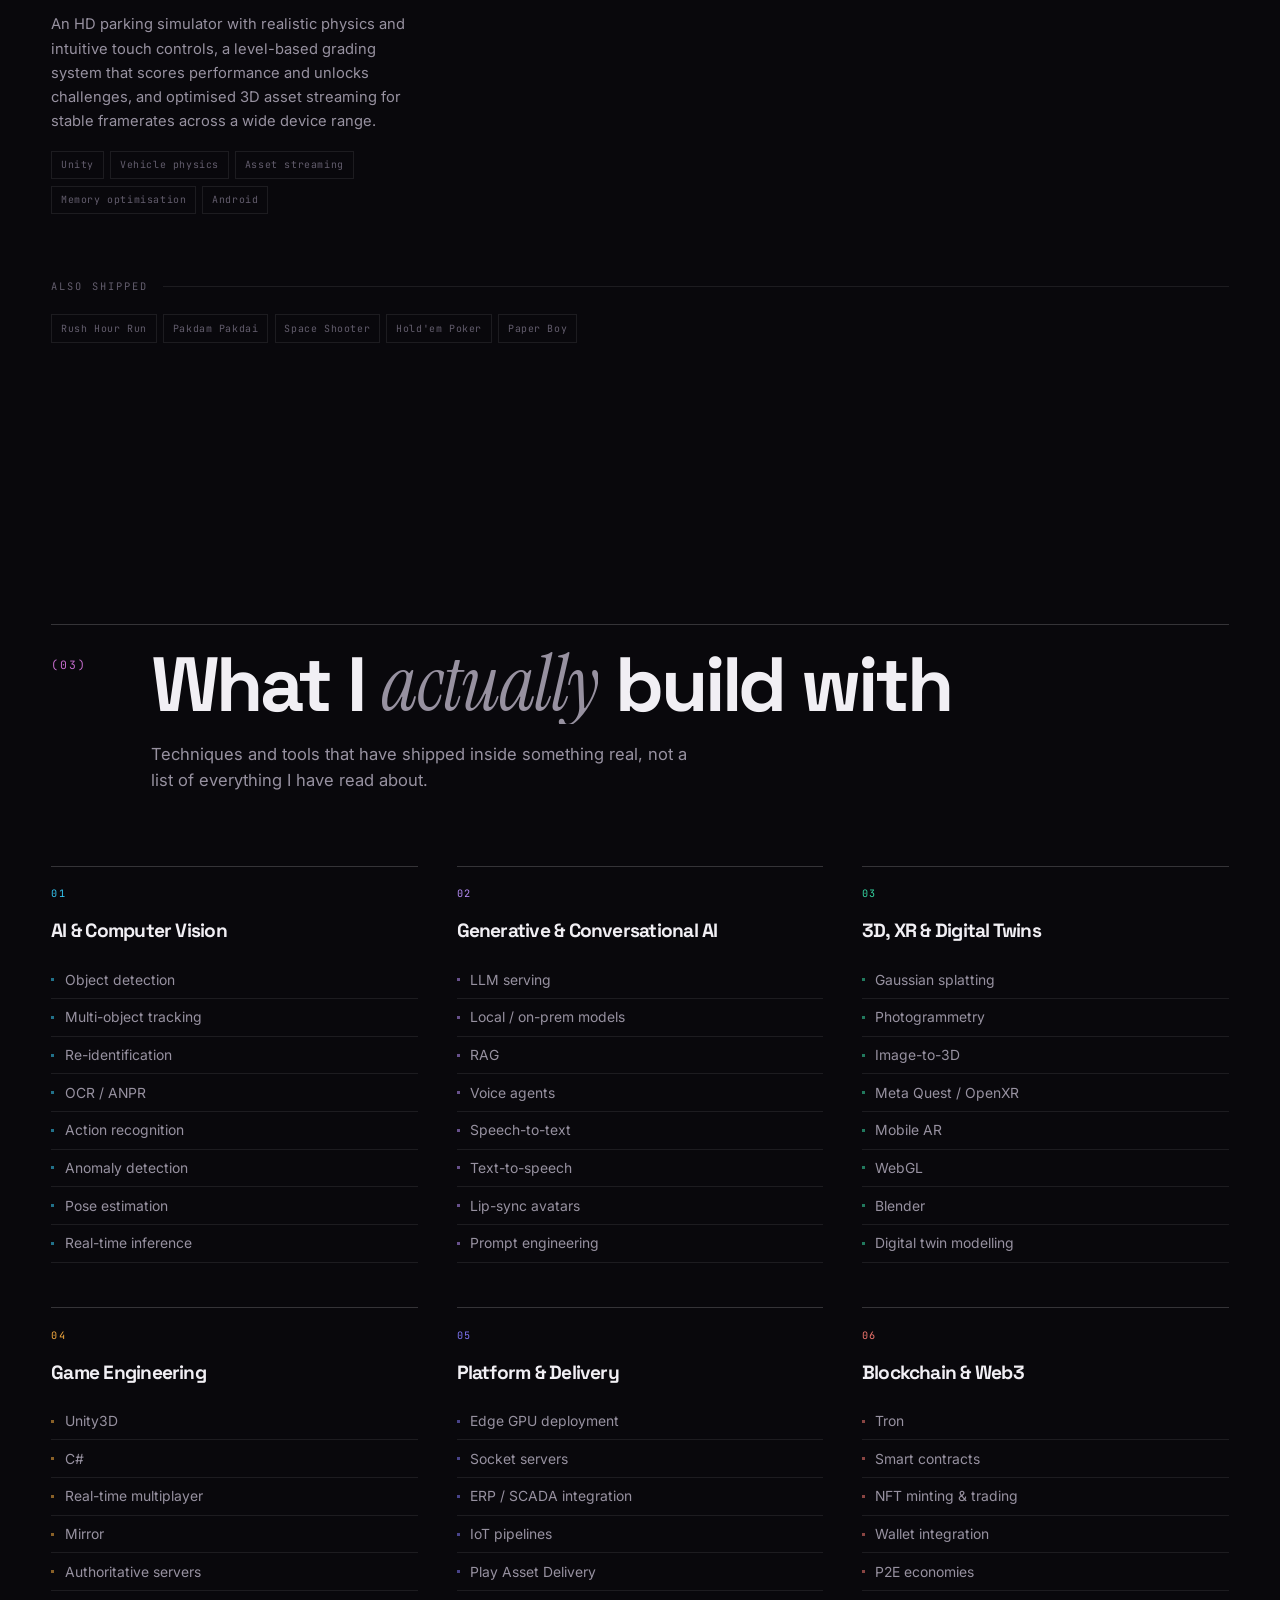
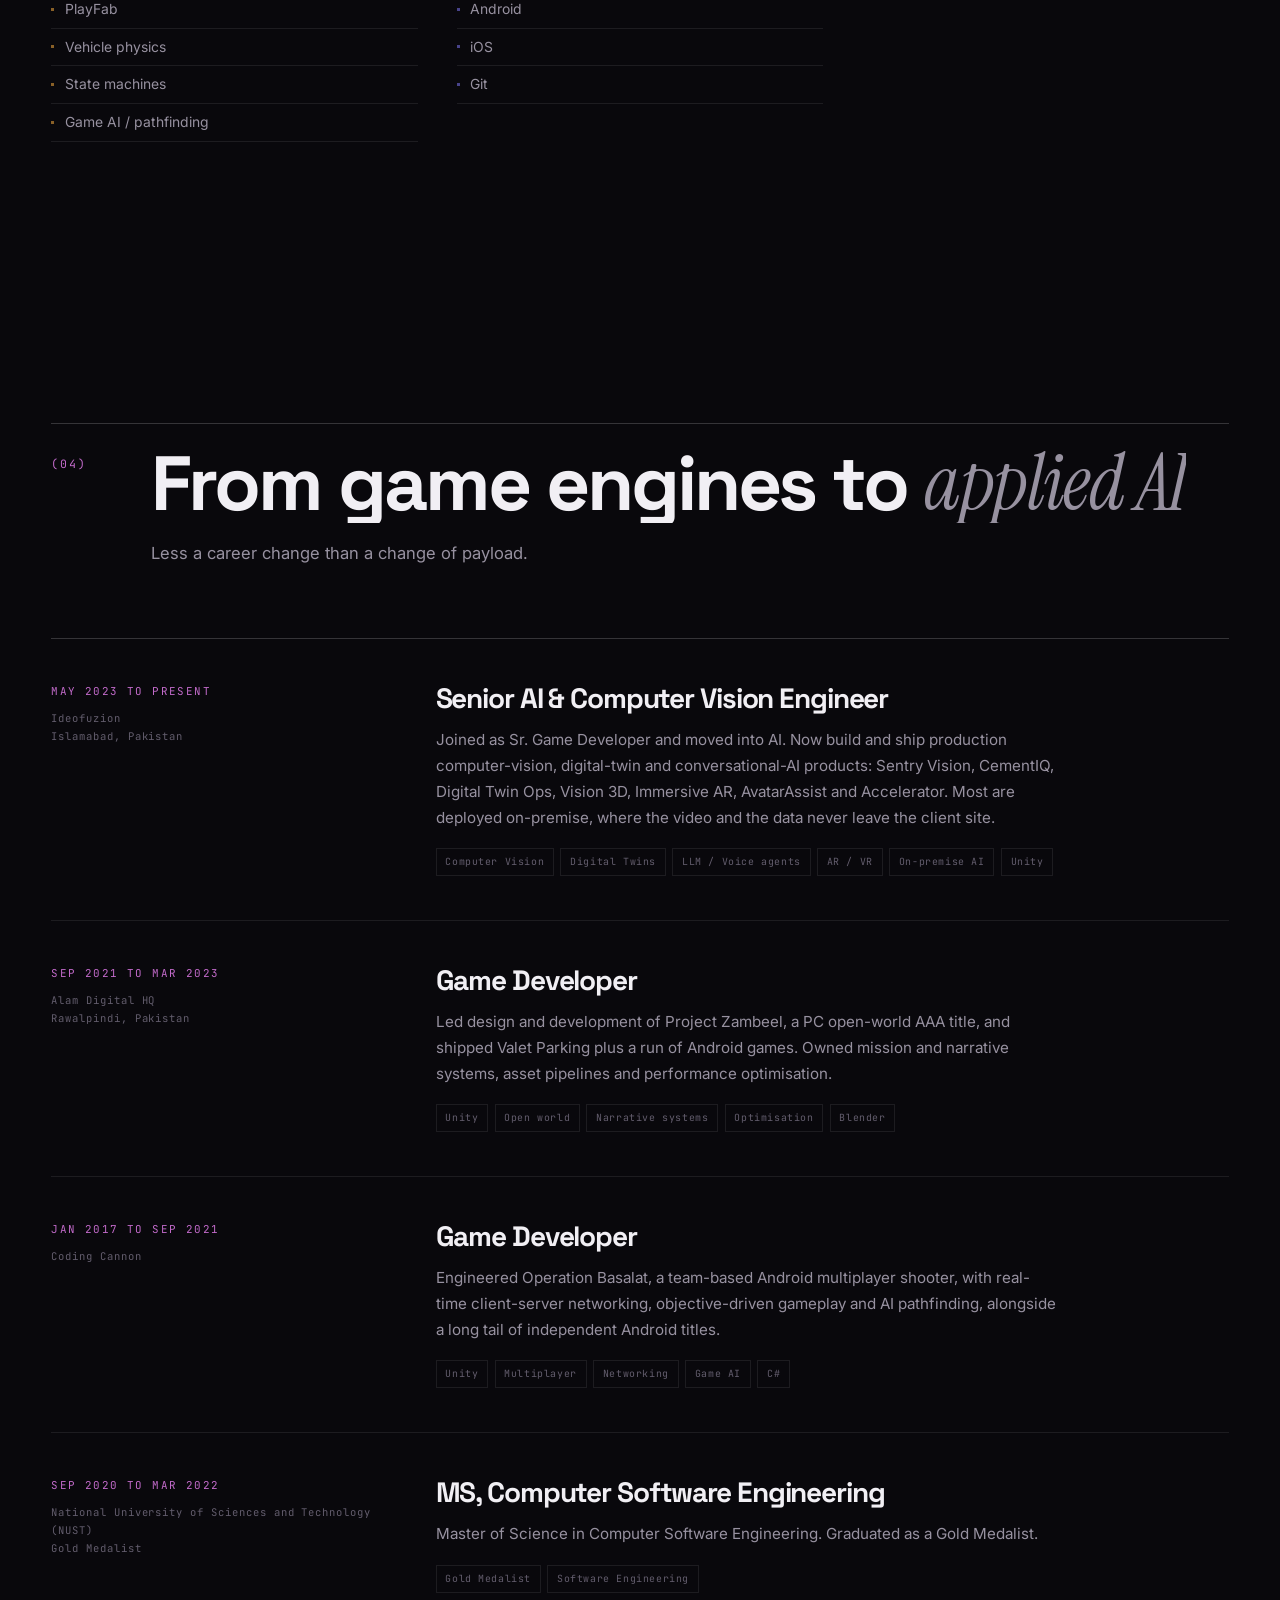
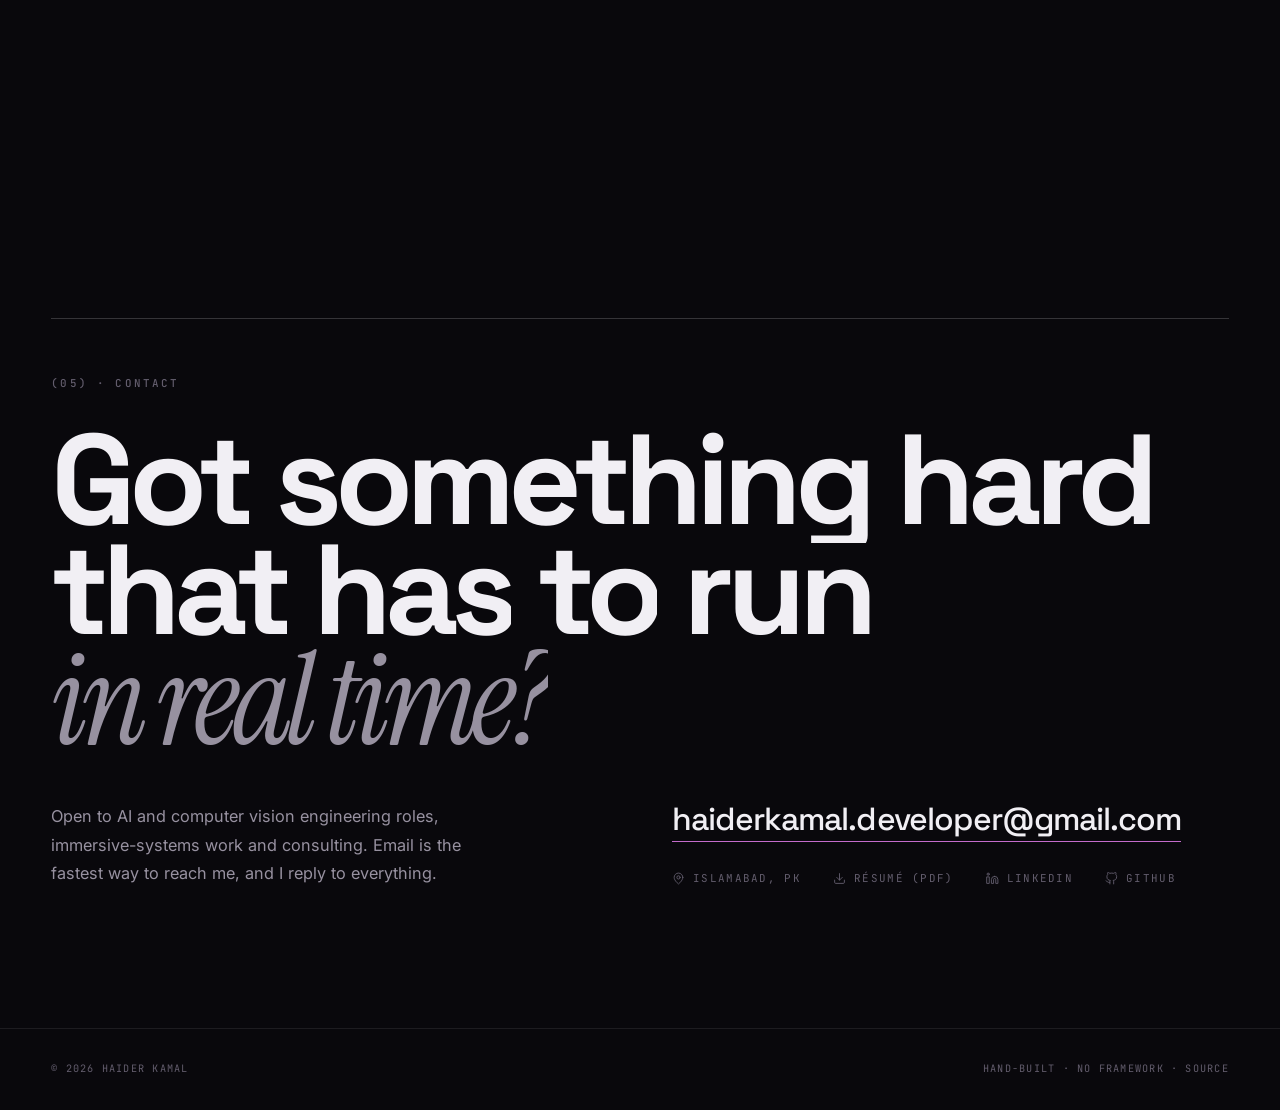
==== commit c7db6402: "Repaint the site around the tie orchid, and fix two cascade bugs Colour, depth and finish only. No m" ====
--- a/index.html
+++ b/index.html
@@ -6,7 +6,7 @@
 <title>Haider Kamal | AI, Computer Vision &amp; Real-Time 3D</title>
 <meta name="description" content="Haider Kamal builds production computer vision, digital twin, AR/VR and conversational AI systems, with 9+ years shipping Unity games and real-time multiplayer. Islamabad, Pakistan.">
 <meta name="author" content="Haider Kamal">
-<meta name="theme-color" content="#08090a">
+<meta name="theme-color" content="#09080c">
 <link rel="canonical" href="https://haiderkamal.github.io/">
 
 <meta property="og:type" content="website">
@@ -16,7 +16,7 @@
 <meta property="og:image" content="https://haiderkamal.github.io/assets/img/sentry-vision.webp">
 <meta name="twitter:card" content="summary_large_image">
 
-<link rel="icon" href="data:image/svg+xml,<svg xmlns='http://www.w3.org/2000/svg' viewBox='0 0 100 100'><rect width='100' height='100' fill='%2308090a'/><text x='50' y='67' font-size='46' font-family='monospace' font-weight='700' text-anchor='middle' fill='%23d7ff3e'>HK</text></svg>">
+<link rel="icon" href="data:image/svg+xml,<svg xmlns='http://www.w3.org/2000/svg' viewBox='0 0 100 100'><rect width='100' height='100' fill='%2309080c'/><text x='50' y='67' font-size='46' font-family='monospace' font-weight='700' text-anchor='middle' fill='%23c36bcb'>HK</text></svg>">
 
 <link rel="preconnect" href="https://fonts.googleapis.com">
 <link rel="preconnect" href="https://fonts.gstatic.com" crossorigin>
--- a/assets/css/style.css
+++ b/assets/css/style.css
@@ -5,15 +5,19 @@
    ============================================================ */
 
 :root{
-  --ink:#08090a;
-  --ink-2:#0d0f11;
-  --ink-3:#131618;
-  --paper:#f0efec;
-  --dim:#8d8f8b;
-  --faint:#5a5c59;
-  --rule:rgba(240,239,236,.09);
-  --rule-2:rgba(240,239,236,.2);
-  --acid:#d7ff3e;
+  /* neutrals carry a trace of the accent hue, so the greys read as chosen
+     rather than as a default mid-grey */
+  --ink:#09080c;
+  --ink-2:#0f0d14;
+  --ink-3:#17131f;
+  --paper:#f1eff4;
+  --dim:#9791a0;
+  --faint:#635d6d;
+  --rule:rgba(241,239,244,.085);
+  --rule-2:rgba(241,239,244,.19);
+  --accent:#c36bcb;
+  --accent-lift:#dda0e3;
+  --accent-rgb:195,107,203;
 
   --gut:clamp(1.25rem,4vw,3.25rem);
   --maxw:1340px;
@@ -29,7 +33,10 @@
 *,*::before,*::after{box-sizing:border-box}
 html{-webkit-text-size-adjust:100%}
 body{
-  margin:0;background:var(--ink);color:var(--paper);
+  margin:0;color:var(--paper);
+  background:var(--ink);
+  background-image:radial-gradient(120% 70% at 72% -8%, rgba(var(--accent-rgb),.075), transparent 62%);
+  background-attachment:fixed;
   font-family:var(--sans);font-size:16px;line-height:1.6;
   -webkit-font-smoothing:antialiased;text-rendering:optimizeLegibility;
   overflow-x:hidden;
@@ -39,8 +46,8 @@
 button{font:inherit;color:inherit;background:none;border:none;cursor:pointer}
 h1,h2,h3,h4{font-family:var(--disp);font-weight:700;margin:0;line-height:1;letter-spacing:-.04em}
 p{margin:0}
-::selection{background:var(--acid);color:var(--ink)}
-:focus-visible{outline:2px solid var(--acid);outline-offset:3px}
+::selection{background:var(--accent);color:var(--ink)}
+:focus-visible{outline:2px solid var(--accent);outline-offset:3px}
 
 /* film grain — the single cheapest thing that stops a dark site looking flat */
 body::after{
@@ -60,7 +67,7 @@
 .rule{height:1px;background:var(--rule)}
 
 .ital{font-family:var(--serif);font-style:italic;font-weight:400;letter-spacing:-.015em}
-.acid{color:var(--acid)}
+.acid{color:var(--accent)}
 .mono-label{
   font-family:var(--mono);font-size:.68rem;font-weight:500;letter-spacing:.2em;
   text-transform:uppercase;color:var(--faint);
@@ -69,7 +76,7 @@
 /* ---------- progress ---------- */
 .progress{
   position:fixed;top:0;left:0;height:2px;width:100%;z-index:400;
-  transform-origin:0 50%;transform:scaleX(0);background:var(--acid);
+  transform-origin:0 50%;transform:scaleX(0);background:var(--accent);
 }
 
 /* ---------- nav ---------- */
@@ -88,18 +95,20 @@
   color:var(--dim);padding:.6rem .85rem;position:relative;transition:color .3s;
 }
 .nav-links a::after{
-  content:"";position:absolute;left:.85rem;right:.85rem;bottom:.35rem;height:1px;background:var(--acid);
+  content:"";position:absolute;left:.85rem;right:.85rem;bottom:.35rem;height:1px;background:var(--accent);
   transform:scaleX(0);transform-origin:0 50%;transition:transform .45s var(--ease);
 }
 .nav-links a:hover{color:var(--paper)}
 .nav-links a:hover::after,.nav-links a.active::after{transform:scaleX(1)}
 .nav-links a.active{color:var(--paper)}
-.nav-cta{
+.nav-links a.nav-cta{
   margin-left:1rem;font-family:var(--mono);font-size:.7rem;letter-spacing:.14em;text-transform:uppercase;
-  padding:.7rem 1.15rem;background:var(--acid);color:var(--ink);font-weight:500;
+  padding:.7rem 1.15rem;color:var(--ink);font-weight:600;
+  background:linear-gradient(180deg,var(--accent-lift),var(--accent));
+  box-shadow:0 8px 24px -14px rgba(var(--accent-rgb),.8);
   transition:transform .3s var(--ease),filter .3s;
 }
-.nav-cta:hover{transform:translateY(-2px);filter:brightness(1.08)}
+.nav-links a.nav-cta:hover{transform:translateY(-2px);filter:brightness(1.06)}
 .nav-cta::after{display:none}
 .burger{display:none;width:44px;height:44px;place-items:center;margin-right:-.5rem}
 .burger span{display:block;width:20px;height:1px;background:var(--paper);position:relative;transition:.35s var(--ease)}
@@ -115,6 +124,10 @@
   padding-top:76px;padding-bottom:clamp(1.5rem,4vw,3rem);overflow:hidden;
 }
 #cloud{position:absolute;inset:0;width:100%;height:100%;z-index:0;opacity:.95}
+.hero::before{
+  content:"";position:absolute;inset:0;z-index:1;pointer-events:none;
+  background:radial-gradient(62% 58% at 66% 44%, rgba(var(--accent-rgb),.13), transparent 70%);
+}
 .hero::after{
   content:"";position:absolute;inset:0;z-index:1;pointer-events:none;
   background:
@@ -126,9 +139,9 @@
 .hero-top{position:relative;z-index:2;padding-top:clamp(1.25rem,3.5vw,2.25rem)}
 .hero-meta{display:flex;flex-wrap:wrap;gap:.6rem 2rem;align-items:center}
 .hero-meta .avail{display:inline-flex;align-items:center;gap:.55rem;color:var(--dim)}
-.hero-meta .dot{width:6px;height:6px;background:var(--acid);border-radius:50%;
-  box-shadow:0 0 0 0 rgba(215,255,62,.55);animation:ping 2.6s var(--ease-2) infinite}
-@keyframes ping{60%,100%{box-shadow:0 0 0 10px rgba(215,255,62,0)}}
+.hero-meta .dot{width:6px;height:6px;background:var(--accent);border-radius:50%;
+  box-shadow:0 0 0 0 rgba(var(--accent-rgb),.55);animation:ping 2.6s var(--ease-2) infinite}
+@keyframes ping{60%,100%{box-shadow:0 0 0 10px rgba(var(--accent-rgb),0)}}
 
 .hero h1{
   font-size:clamp(3.2rem,13vw,11.5rem);line-height:1.06;letter-spacing:-.055em;
@@ -145,7 +158,7 @@
 .rotator{
   display:block;position:relative;overflow:hidden;
   height:1.6em;line-height:1.6;margin-bottom:1.15rem;font-family:var(--mono);font-size:clamp(.72rem,1.5vw,.86rem);
-  letter-spacing:.16em;text-transform:uppercase;color:var(--acid);
+  letter-spacing:.16em;text-transform:uppercase;color:var(--accent);
 }
 .rotator span{
   position:absolute;left:0;top:0;width:100%;white-space:nowrap;
@@ -167,13 +180,17 @@
 }
 .btn span{position:relative;z-index:2;display:inline-flex;align-items:center;gap:.7rem}
 .btn::before{
-  content:"";position:absolute;inset:0;background:var(--acid);z-index:1;
+  content:"";position:absolute;inset:0;background:var(--accent);z-index:1;
   transform:translateY(101%);transition:transform .5s var(--ease);
 }
 .btn:hover::before{transform:none}
-.btn:hover{color:var(--ink);border-color:var(--acid)}
+.btn:hover{color:var(--ink);border-color:var(--accent)}
 .btn svg{width:14px;height:14px;flex:none}
-.btn-solid{background:var(--acid);color:var(--ink);border-color:var(--acid)}
+.btn-solid{
+  background:linear-gradient(180deg,var(--accent-lift),var(--accent));
+  color:var(--ink);border-color:var(--accent);
+  box-shadow:0 10px 30px -14px rgba(var(--accent-rgb),.75);
+}
 .btn-solid::before{background:var(--paper)}
 .btn-solid:hover{color:var(--ink);border-color:var(--paper)}
 
@@ -182,7 +199,7 @@
   width:42px;height:42px;display:grid;place-items:center;border:1px solid var(--rule);
   color:var(--dim);transition:.4s var(--ease);
 }
-.socials a:hover{color:var(--ink);background:var(--acid);border-color:var(--acid);transform:translateY(-3px)}
+.socials a:hover{color:var(--ink);background:var(--accent);border-color:var(--accent);transform:translateY(-3px)}
 .socials svg{width:16px;height:16px}
 
 /* ---------- section headers ---------- */
@@ -190,7 +207,7 @@
   display:grid;grid-template-columns:auto minmax(0,1fr);gap:clamp(1.25rem,5vw,5rem);
   border-top:1px solid var(--rule-2);padding-top:1.4rem;margin-bottom:clamp(2.5rem,6vw,4.5rem);
 }
-.sec-idx{font-family:var(--mono);font-size:.72rem;letter-spacing:.16em;color:var(--acid);padding-top:.55rem}
+.sec-idx{font-family:var(--mono);font-size:.72rem;letter-spacing:.16em;color:var(--accent);padding-top:.55rem}
 .sec-head h2{font-size:clamp(2.2rem,6.2vw,4.8rem);line-height:.92;margin-bottom:1.35rem}
 .sec-head h2 em{font-family:var(--serif);font-style:italic;font-weight:400;letter-spacing:-.02em;color:var(--dim)}
 .sec-head p{max-width:56ch;color:var(--dim);font-size:clamp(.95rem,1.3vw,1.05rem)}
@@ -209,7 +226,7 @@
   display:block;font-family:var(--disp);font-weight:700;letter-spacing:-.05em;line-height:.85;
   font-size:clamp(2.6rem,6.5vw,5rem);margin-bottom:.7rem;
 }
-.stat b sup{font-size:.4em;vertical-align:super;color:var(--acid);letter-spacing:0}
+.stat b sup{font-size:.4em;vertical-align:super;color:var(--accent);letter-spacing:0}
 .stat span{display:block;font-family:var(--mono);font-size:.66rem;letter-spacing:.11em;
   text-transform:uppercase;color:var(--faint);line-height:1.6;max-width:22ch}
 
@@ -223,7 +240,7 @@
   font-family:var(--disp);font-weight:500;letter-spacing:-.03em;
   font-size:clamp(1.1rem,2.4vw,2rem);color:var(--faint);transition:color .4s;
 }
-.marquee-track span::after{content:"";width:5px;height:5px;background:var(--acid);flex:none;border-radius:50%}
+.marquee-track span::after{content:"";width:5px;height:5px;background:var(--accent);flex:none;border-radius:50%}
 .marquee:hover .marquee-track span{color:var(--dim)}
 @keyframes slide{to{transform:translateX(-50%)}}
 
@@ -234,12 +251,12 @@
   color:var(--faint);padding:.85rem 1.15rem .85rem 0;margin-right:1.15rem;position:relative;
   transition:color .35s;
 }
-.chip::after{content:"";position:absolute;left:0;right:1.15rem;bottom:-1px;height:1px;background:var(--acid);
+.chip::after{content:"";position:absolute;left:0;right:1.15rem;bottom:-1px;height:1px;background:var(--accent);
   transform:scaleX(0);transform-origin:0 50%;transition:transform .5s var(--ease)}
 .chip:hover{color:var(--paper)}
 .chip.on{color:var(--paper)}
 .chip.on::after{transform:scaleX(1)}
-.chip sup{color:var(--acid);font-size:.72em;margin-left:.35rem;vertical-align:super}
+.chip sup{color:var(--accent);font-size:.72em;margin-left:.35rem;vertical-align:super}
 
 /* ---------- work grid (asymmetric 12-col) ---------- */
 .grid{display:grid;grid-template-columns:repeat(12,1fr);gap:clamp(2rem,4vw,3.5rem) clamp(1.25rem,2.5vw,2.25rem);
@@ -257,6 +274,7 @@
 .card:hover .card-idx{color:var(--c)}
 .card-media{
   position:relative;aspect-ratio:16/9;overflow:hidden;background:var(--ink-2);
+  transition:box-shadow .55s var(--ease);
   margin:1.1rem 0 1.25rem;
 }
 .card-media img,.card-media video,.card-media iframe{
@@ -270,7 +288,10 @@
   content:"";position:absolute;inset:0;border:1px solid var(--rule);pointer-events:none;
   transition:border-color .5s;
 }
-.card:hover .card-media::after{border-color:color-mix(in srgb,var(--c) 55%,transparent)}
+.card:hover .card-media::after{
+  border-color:color-mix(in srgb,var(--c) 62%,transparent);
+  box-shadow:0 0 34px -6px color-mix(in srgb,var(--c) 34%,transparent) inset;
+}
 .card-cat{
   position:absolute;left:0;bottom:0;z-index:2;font-family:var(--mono);font-size:.6rem;letter-spacing:.15em;
   text-transform:uppercase;padding:.5rem .7rem;background:var(--ink);color:var(--c);
@@ -278,7 +299,7 @@
 .card-demo{
   position:absolute;right:0;top:0;z-index:2;display:inline-flex;align-items:center;gap:.35rem;
   font-family:var(--mono);font-size:.6rem;letter-spacing:.12em;text-transform:uppercase;
-  padding:.5rem .7rem;background:var(--acid);color:var(--ink);font-weight:500;
+  padding:.5rem .7rem;background:var(--accent);color:var(--ink);font-weight:500;
 }
 .card-demo svg{width:8px;height:8px}
 .card h3{
@@ -311,7 +332,7 @@
   margin-bottom:clamp(3rem,6vw,5rem);
 }
 .featured .ribbon{display:inline-flex;align-items:center;gap:.5rem;margin-bottom:1.4rem;
-  font-family:var(--mono);font-size:.66rem;letter-spacing:.16em;text-transform:uppercase;color:var(--acid)}
+  font-family:var(--mono);font-size:.66rem;letter-spacing:.16em;text-transform:uppercase;color:var(--accent)}
 .featured .ribbon svg{width:9px;height:9px}
 .featured h3{font-size:clamp(2rem,5vw,3.6rem);line-height:.94;margin-bottom:.9rem}
 .featured>div>p{color:var(--dim);font-size:1rem;line-height:1.7;margin-bottom:1.5rem;max-width:46ch}
@@ -322,7 +343,7 @@
   display:inline-flex;align-items:center;gap:.75rem;padding:.85rem 1.35rem;
   background:var(--paper);color:var(--ink);transition:transform .35s var(--ease),background .35s;
 }
-.gplay:hover{transform:translateY(-3px);background:var(--acid)}
+.gplay:hover{transform:translateY(-3px);background:var(--accent)}
 .gplay svg{width:20px;height:20px}
 .gplay b{font-family:var(--disp);font-size:.95rem;letter-spacing:-.02em;display:block;line-height:1.15}
 .gplay small{display:block;font-family:var(--mono);font-size:.58rem;letter-spacing:.14em;text-transform:uppercase;opacity:.6}
@@ -359,7 +380,7 @@
   transition:background .5s var(--ease-2);
 }
 .tl-item:first-child{border-top-color:var(--rule-2)}
-.tl-when{font-family:var(--mono);font-size:.68rem;letter-spacing:.13em;text-transform:uppercase;color:var(--acid)}
+.tl-when{font-family:var(--mono);font-size:.68rem;letter-spacing:.13em;text-transform:uppercase;color:var(--accent)}
 .tl-where{font-family:var(--mono);font-size:.66rem;letter-spacing:.09em;color:var(--faint);margin-top:.6rem;line-height:1.7}
 .tl-body h3{font-size:clamp(1.25rem,2.4vw,1.75rem);line-height:1.08;margin-bottom:.85rem}
 .tl-body p{color:var(--dim);font-size:.95rem;line-height:1.7;margin-bottom:1.1rem;max-width:62ch}
@@ -373,23 +394,23 @@
 .mail{
   display:inline-block;font-family:var(--disp);font-weight:500;letter-spacing:-.03em;
   font-size:clamp(1.05rem,2.6vw,2rem);line-height:1.2;word-break:break-word;
-  background-image:linear-gradient(var(--acid),var(--acid));background-size:100% 1px;
+  background-image:linear-gradient(var(--accent),var(--accent));background-size:100% 1px;
   background-position:0 100%;background-repeat:no-repeat;padding-bottom:.12em;
   transition:background-size .55s var(--ease),color .4s;
 }
-.mail:hover{color:var(--acid);background-size:0% 1px}
+.mail:hover{color:var(--accent);background-size:0% 1px}
 .contact-meta{display:flex;flex-wrap:wrap;gap:.6rem 2rem;margin-top:1.75rem}
 .contact-meta a,.contact-meta span{
   font-family:var(--mono);font-size:.68rem;letter-spacing:.12em;text-transform:uppercase;color:var(--faint);
   display:inline-flex;align-items:center;gap:.5rem;transition:color .35s;
 }
-.contact-meta a:hover{color:var(--acid)}
+.contact-meta a:hover{color:var(--accent)}
 .contact-meta svg{width:13px;height:13px}
 
 footer{border-top:1px solid var(--rule);padding-block:2rem}
 .foot-in{display:flex;flex-wrap:wrap;gap:.75rem 2rem;justify-content:space-between;
   font-family:var(--mono);font-size:.64rem;letter-spacing:.12em;text-transform:uppercase;color:var(--faint)}
-.foot-in a:hover{color:var(--acid)}
+.foot-in a:hover{color:var(--accent)}
 
 /* ---------- modal ---------- */
 .modal{
@@ -400,7 +421,9 @@
 .modal.show{opacity:1;visibility:visible}
 .modal-panel{
   position:relative;width:min(100%,1000px);max-height:92svh;overflow-y:auto;overscroll-behavior:contain;
-  background:var(--ink-2);border:1px solid var(--rule-2);
+  background:linear-gradient(180deg,var(--ink-3),var(--ink-2) 42%);
+  border:1px solid var(--rule-2);
+  box-shadow:inset 0 1px 0 rgba(241,239,244,.05), 0 60px 130px -50px #000;
   transform:translateY(32px);transition:transform .6s var(--ease);
   scrollbar-width:thin;scrollbar-color:var(--rule-2) transparent;
 }
@@ -412,7 +435,7 @@
   position:absolute;top:1rem;right:1rem;z-index:6;width:40px;height:40px;display:grid;place-items:center;
   background:var(--ink);border:1px solid var(--rule-2);transition:.35s var(--ease);
 }
-.modal-close:hover{background:var(--acid);color:var(--ink);border-color:var(--acid);transform:rotate(90deg)}
+.modal-close:hover{background:var(--accent);color:var(--ink);border-color:var(--accent);transform:rotate(90deg)}
 .modal-close svg{width:15px;height:15px}
 .m-hero{position:relative;aspect-ratio:16/9;background:var(--ink);overflow:hidden;border-bottom:1px solid var(--rule)}
 .m-hero img,.m-hero video,.m-hero iframe{width:100%;height:100%;object-fit:cover;border:0;display:block}
@@ -456,7 +479,7 @@
   display:flex;gap:.8rem;align-items:flex-start;padding:1rem 0;border-top:1px solid var(--rule);
   font-family:var(--mono);font-size:.68rem;letter-spacing:.04em;line-height:1.75;color:var(--faint);
 }
-.m-note svg{width:13px;height:13px;flex:none;margin-top:.35rem;color:var(--acid)}
+.m-note svg{width:13px;height:13px;flex:none;margin-top:.35rem;color:var(--accent)}
 
 /* ---------- reveal ---------- */
 .rv{opacity:0;transform:translateY(30px);transition:opacity 1s var(--ease),transform 1s var(--ease)}
@@ -530,7 +553,7 @@
   position:relative;width:100%;aspect-ratio:9/16;overflow:hidden;background:var(--ink-2);
   border:1px solid var(--rule);transition:border-color .45s var(--ease);
 }
-.short:hover .short-frame{border-color:color-mix(in srgb,#f0a020 50%,transparent)}
+.short:hover .short-frame{border-color:color-mix(in srgb,var(--c,#f2a83f) 50%,transparent)}
 .short-frame iframe{width:100%;height:100%;border:0;display:block}
 .short figcaption{
   font-family:var(--mono);font-size:.62rem;letter-spacing:.13em;text-transform:uppercase;color:var(--faint);
@@ -569,12 +592,12 @@
 .yt-btn{
   position:absolute;top:50%;left:50%;transform:translate(-50%,-50%);
   width:64px;height:64px;display:grid;place-items:center;border-radius:50%;
-  background:var(--acid);color:var(--ink);
+  background:var(--accent);color:var(--ink);
   transition:transform .45s var(--ease),box-shadow .45s;
-  box-shadow:0 0 0 0 rgba(215,255,62,.35);
+  box-shadow:0 0 0 0 rgba(var(--accent-rgb),.35);
 }
 .yt-btn svg{width:20px;height:20px;margin-left:3px}
-.yt:hover .yt-btn{transform:translate(-50%,-50%) scale(1.12);box-shadow:0 0 0 14px rgba(215,255,62,.13)}
+.yt:hover .yt-btn{transform:translate(-50%,-50%) scale(1.12);box-shadow:0 0 0 14px rgba(var(--accent-rgb),.13)}
 .yt-cap{
   position:absolute;left:0;bottom:0;padding:.55rem .75rem;
   font-family:var(--mono);font-size:.62rem;letter-spacing:.14em;text-transform:uppercase;
@@ -596,7 +619,7 @@
   font-family:var(--mono);font-size:.6rem;letter-spacing:.13em;text-transform:uppercase;
   padding:.45rem .65rem;background:rgba(8,9,10,.78);backdrop-filter:blur(6px);color:var(--paper);
 }
-.shot-count svg{width:11px;height:11px;color:var(--acid)}
+.shot-count svg{width:11px;height:11px;color:var(--accent)}
 
 .shot-row{display:flex;gap:.5rem;align-items:flex-start;margin:1.1rem 0 1.25rem;position:relative}
 .shot-row .shot{flex:1 1 0;min-width:0;aspect-ratio:396/800;border:1px solid var(--rule);
@@ -613,7 +636,7 @@
   font-family:var(--mono);font-size:.63rem;letter-spacing:.12em;text-transform:uppercase;
   transition:.35s var(--ease);
 }
-.card-links a:hover{background:var(--acid);color:var(--ink);border-color:var(--acid);transform:translateY(-2px)}
+.card-links a:hover{background:var(--accent);color:var(--ink);border-color:var(--accent);transform:translateY(-2px)}
 .card-links svg{width:11px;height:11px}
 
 /* ---------- lightbox ---------- */
@@ -635,12 +658,12 @@
   display:flex;gap:1.25rem;align-items:center;font-family:var(--mono);font-size:.66rem;
   letter-spacing:.14em;text-transform:uppercase;color:var(--dim);
 }
-#lb-n{color:var(--acid)}
+#lb-n{color:var(--accent)}
 .lb-nav,.lb-close{
   width:48px;height:48px;display:grid;place-items:center;border:1px solid var(--rule-2);
   color:var(--paper);background:rgba(8,9,10,.6);transition:.3s var(--ease);flex:none;
 }
-.lb-nav:hover,.lb-close:hover{background:var(--acid);color:var(--ink);border-color:var(--acid)}
+.lb-nav:hover,.lb-close:hover{background:var(--accent);color:var(--ink);border-color:var(--accent)}
 .lb-nav svg,.lb-close svg{width:18px;height:18px}
 .lb-close{position:absolute;top:clamp(1rem,3vw,2rem);right:clamp(1rem,3vw,2rem);z-index:3}
 .lb-close:hover{transform:rotate(90deg)}
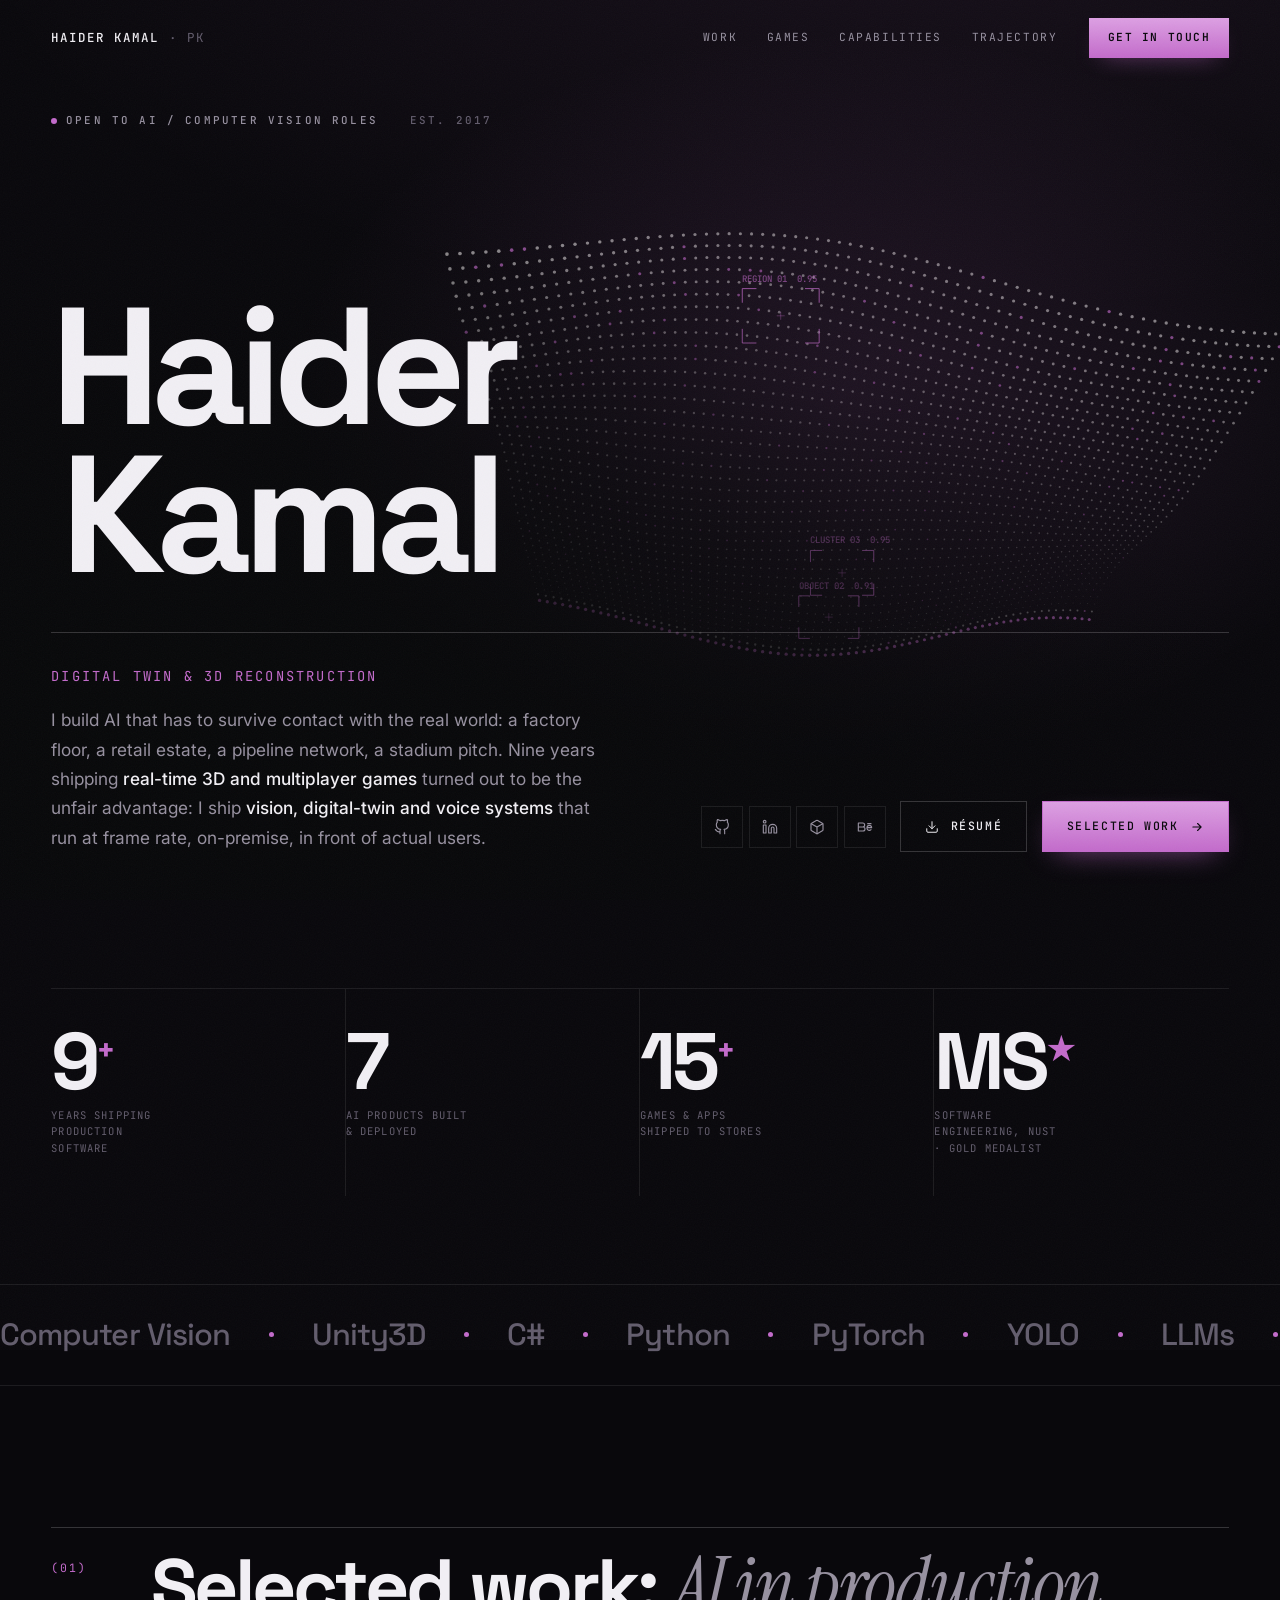
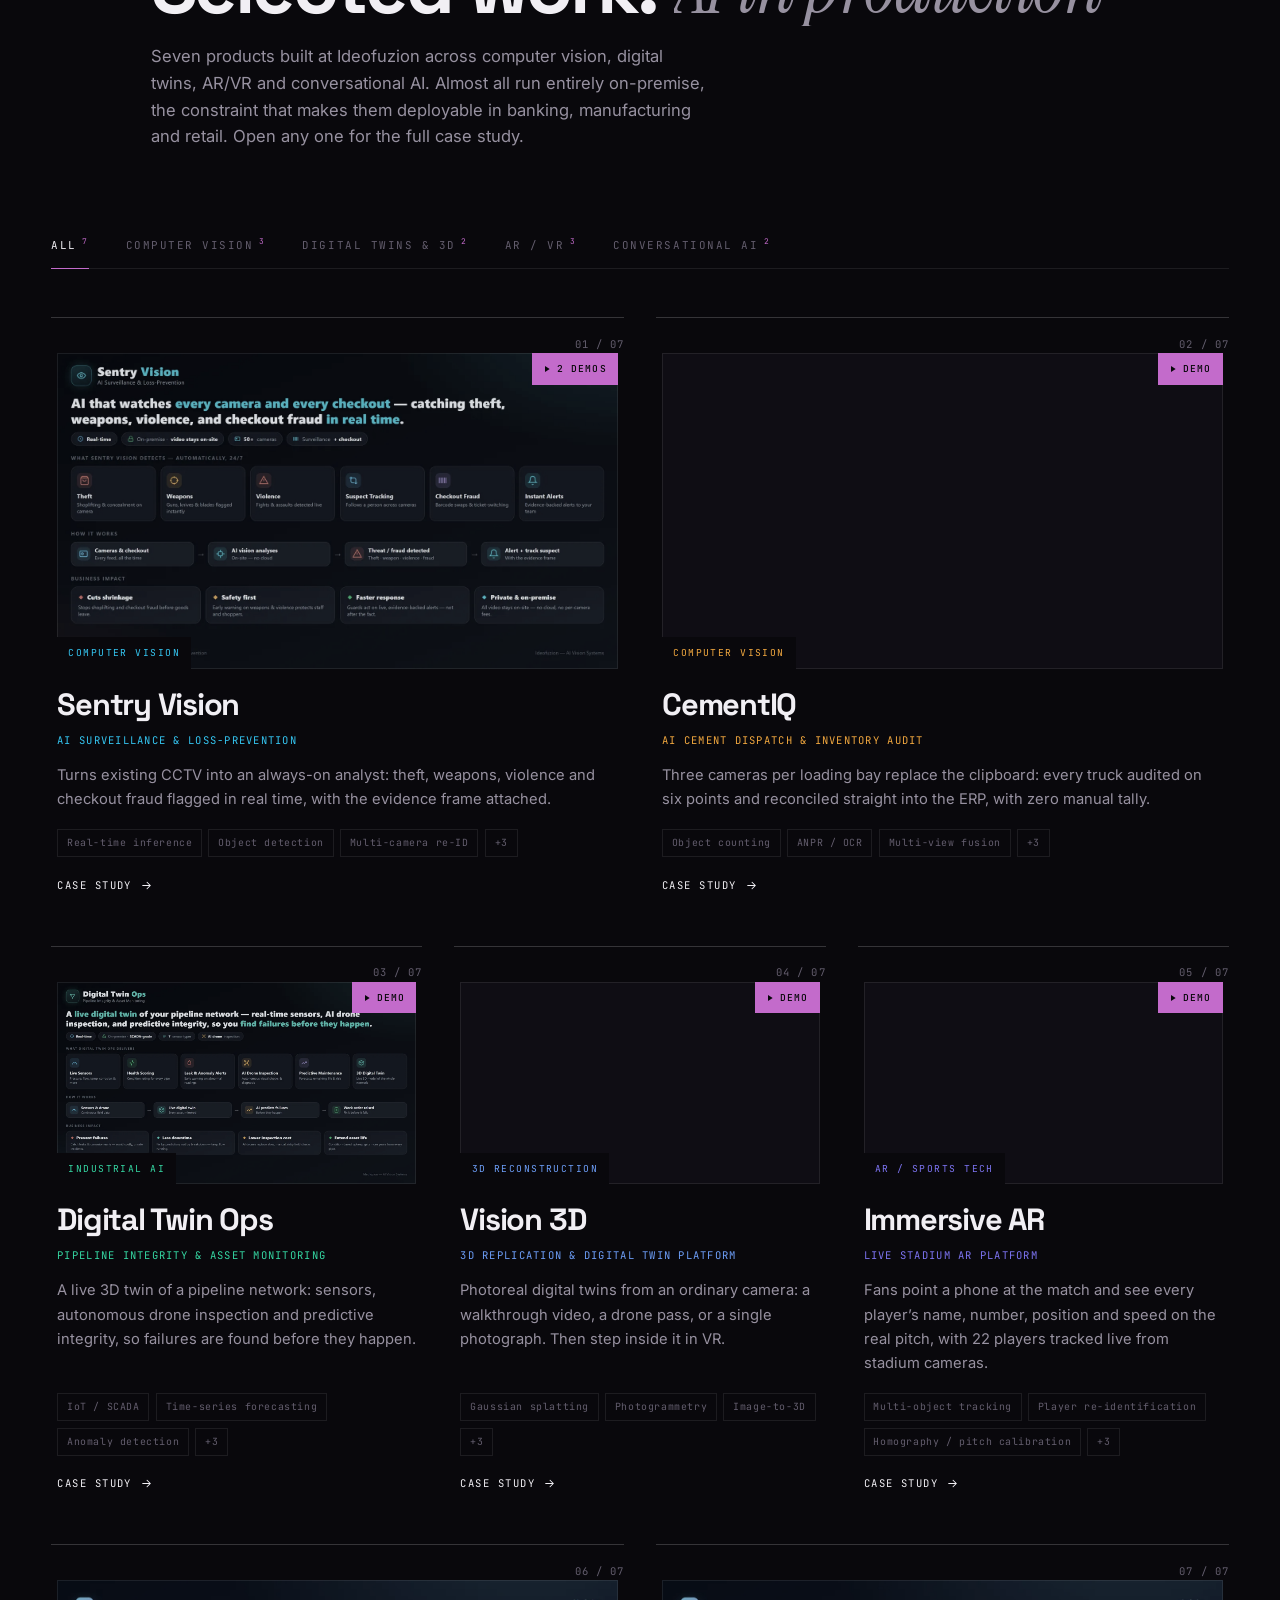
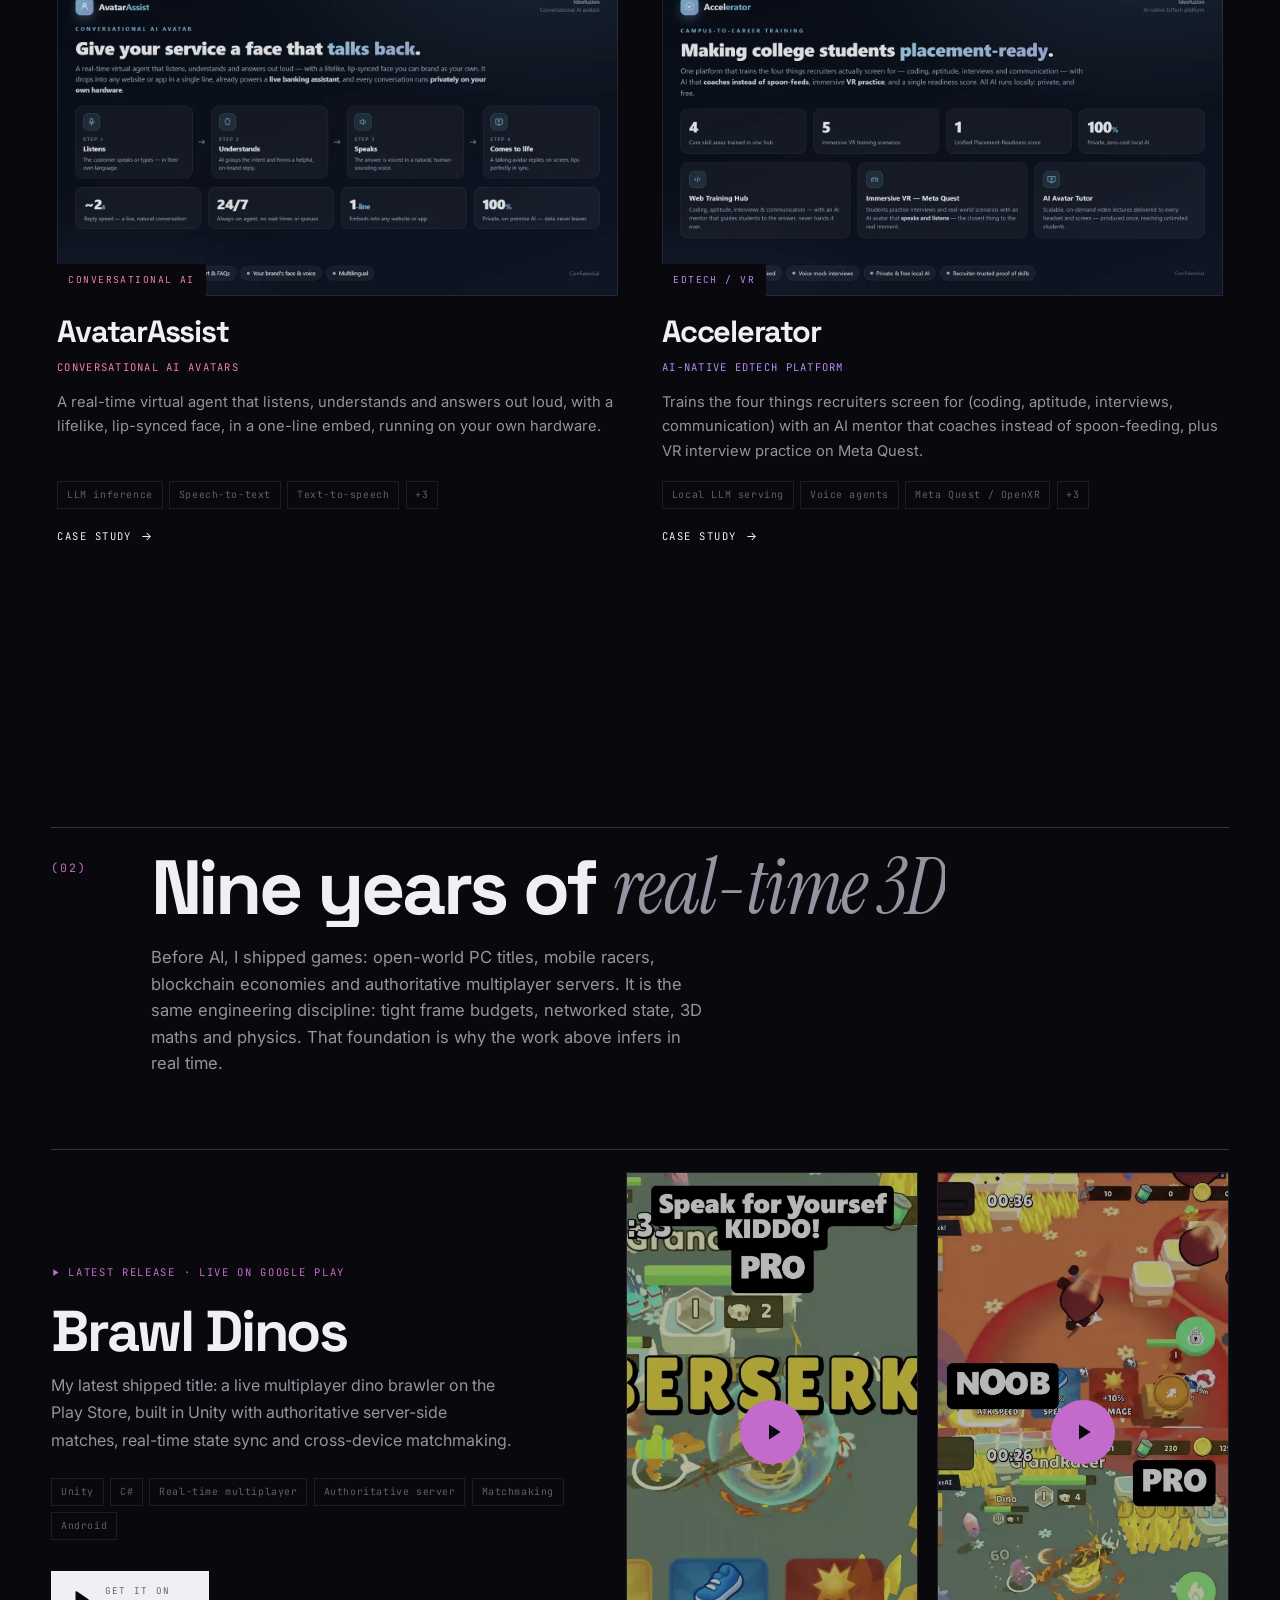
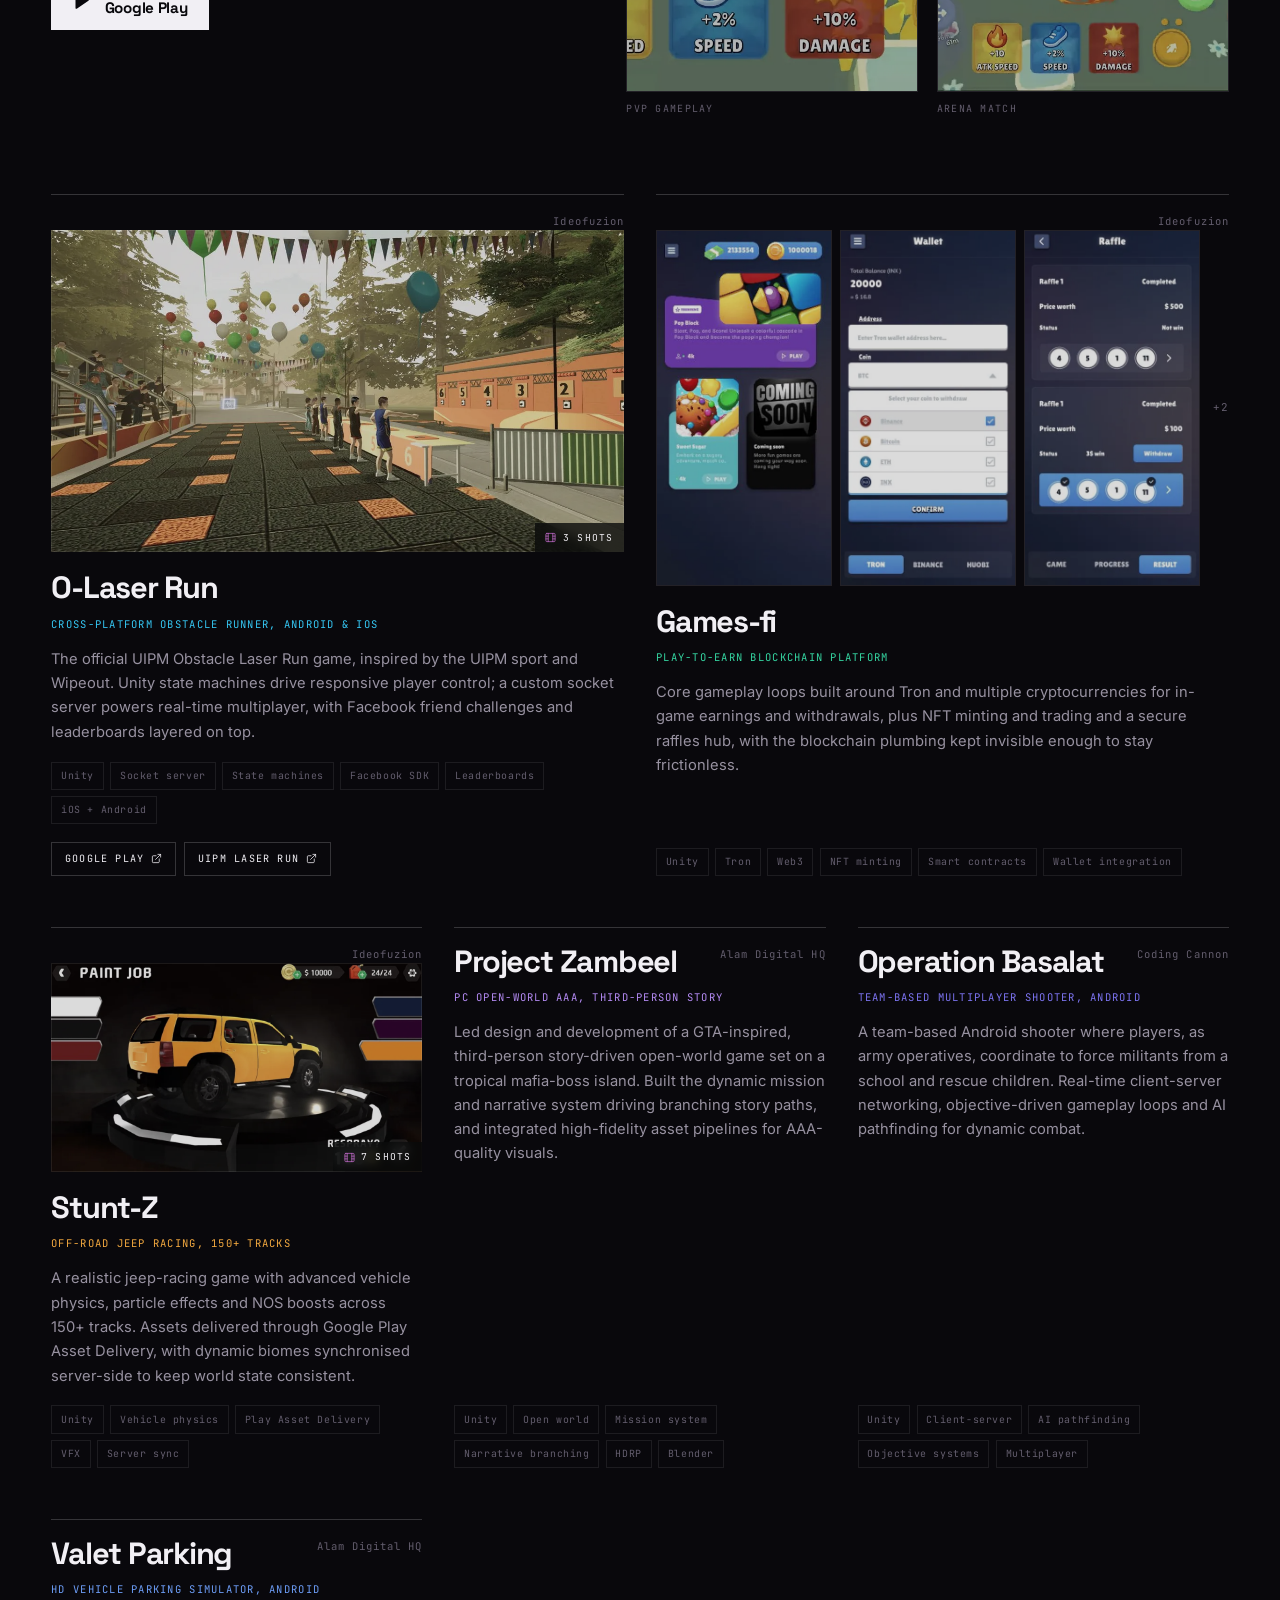
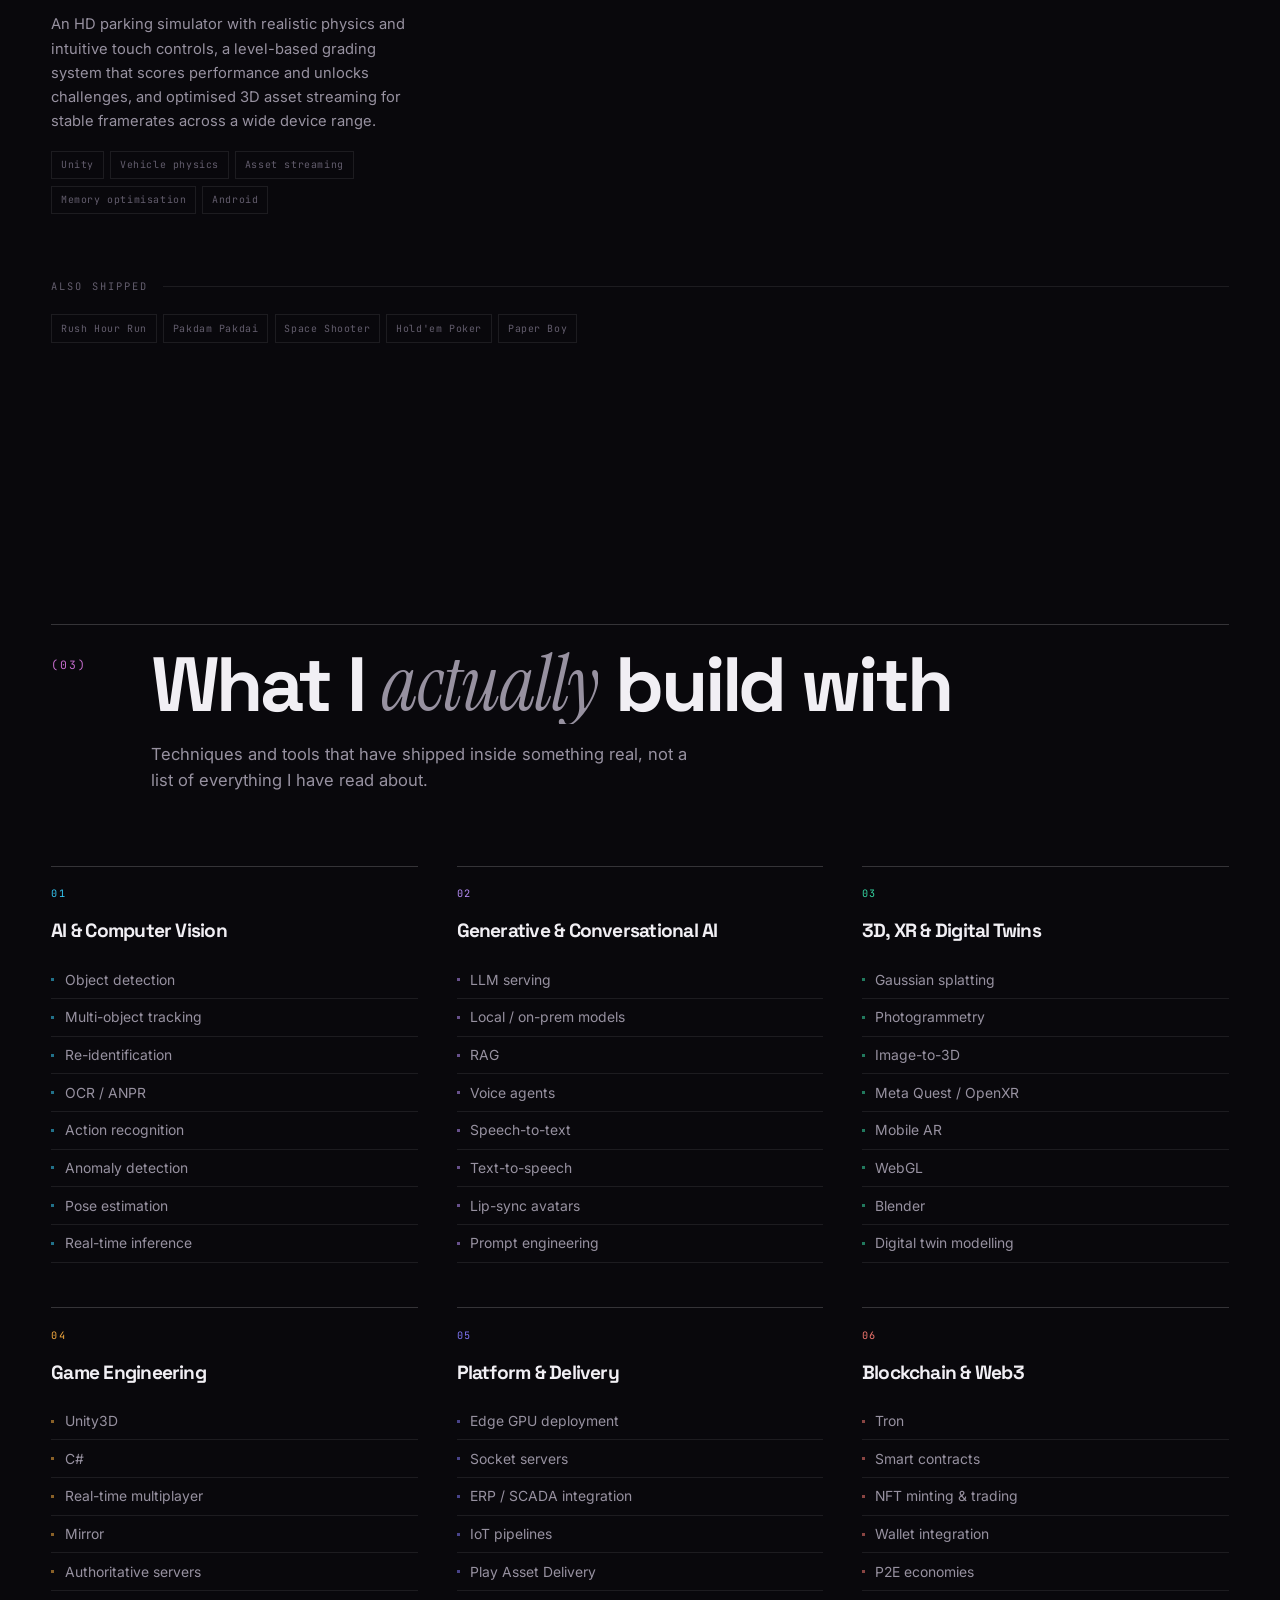
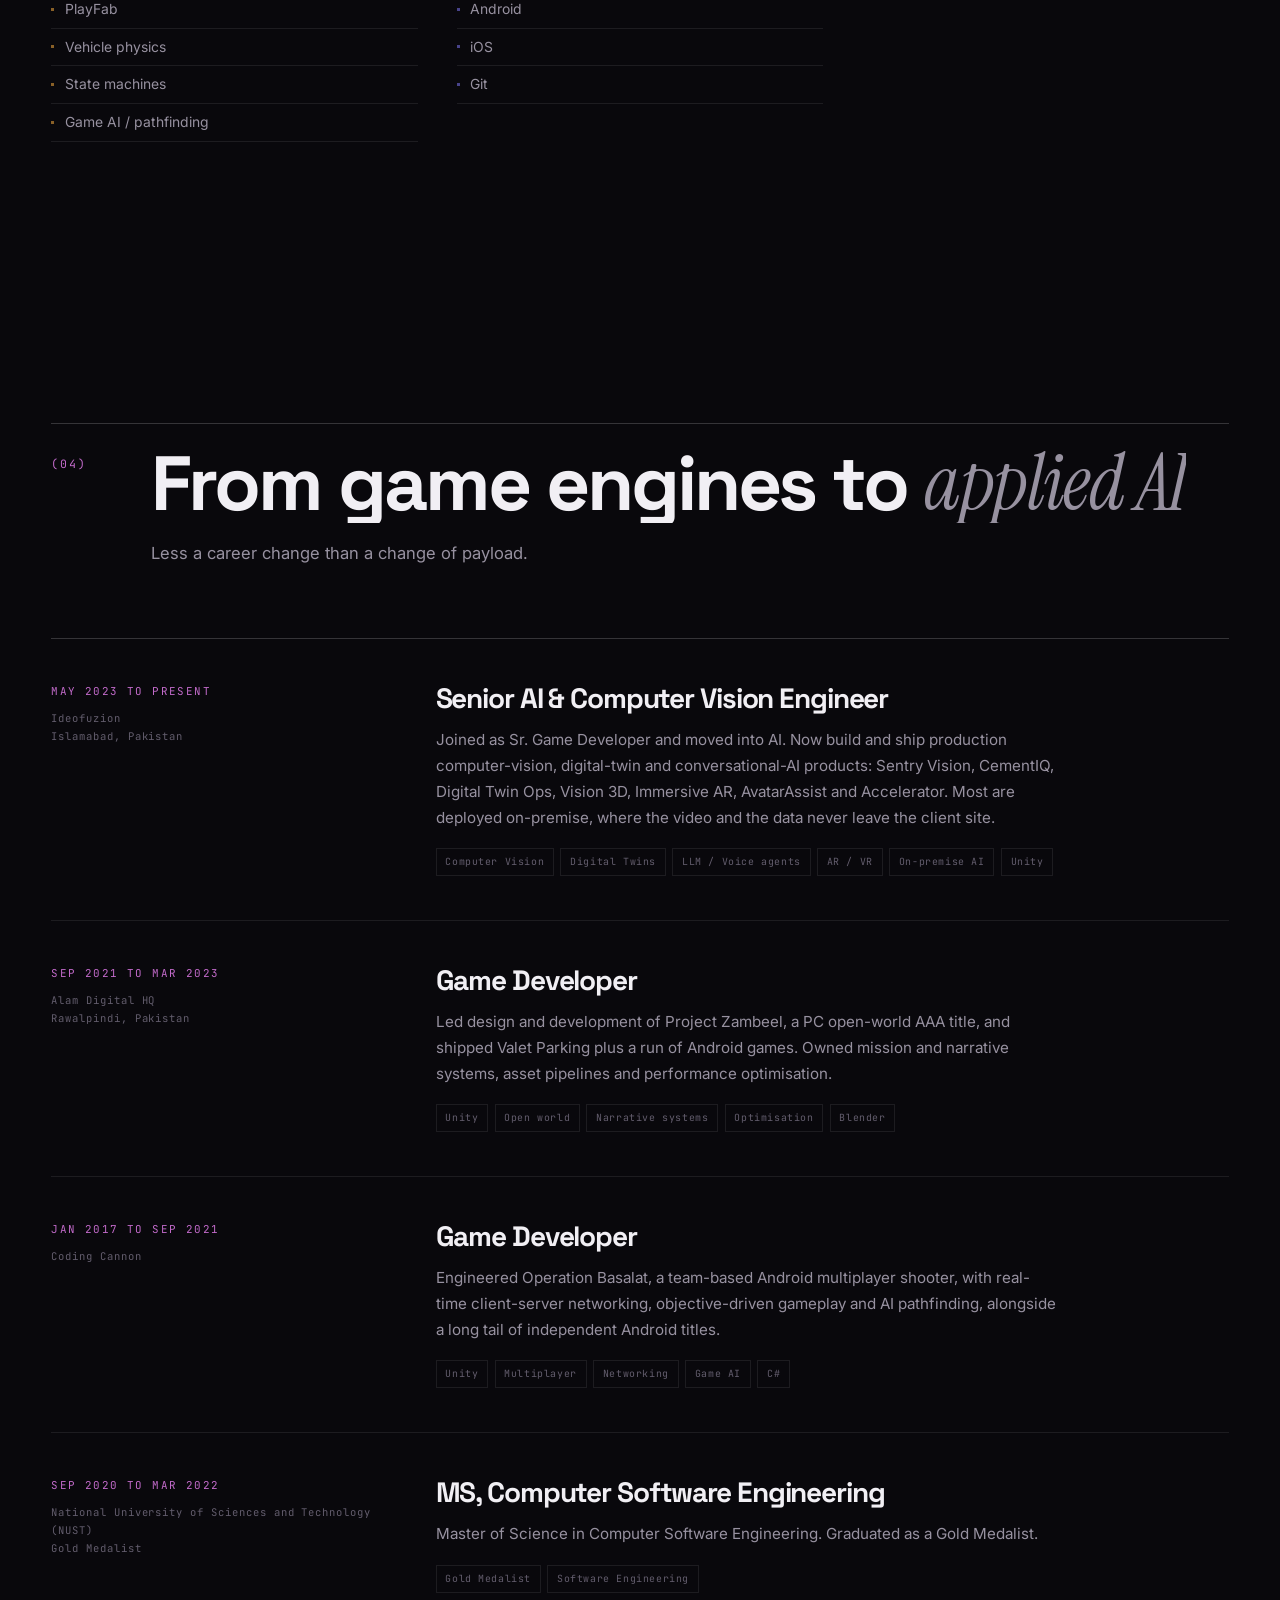
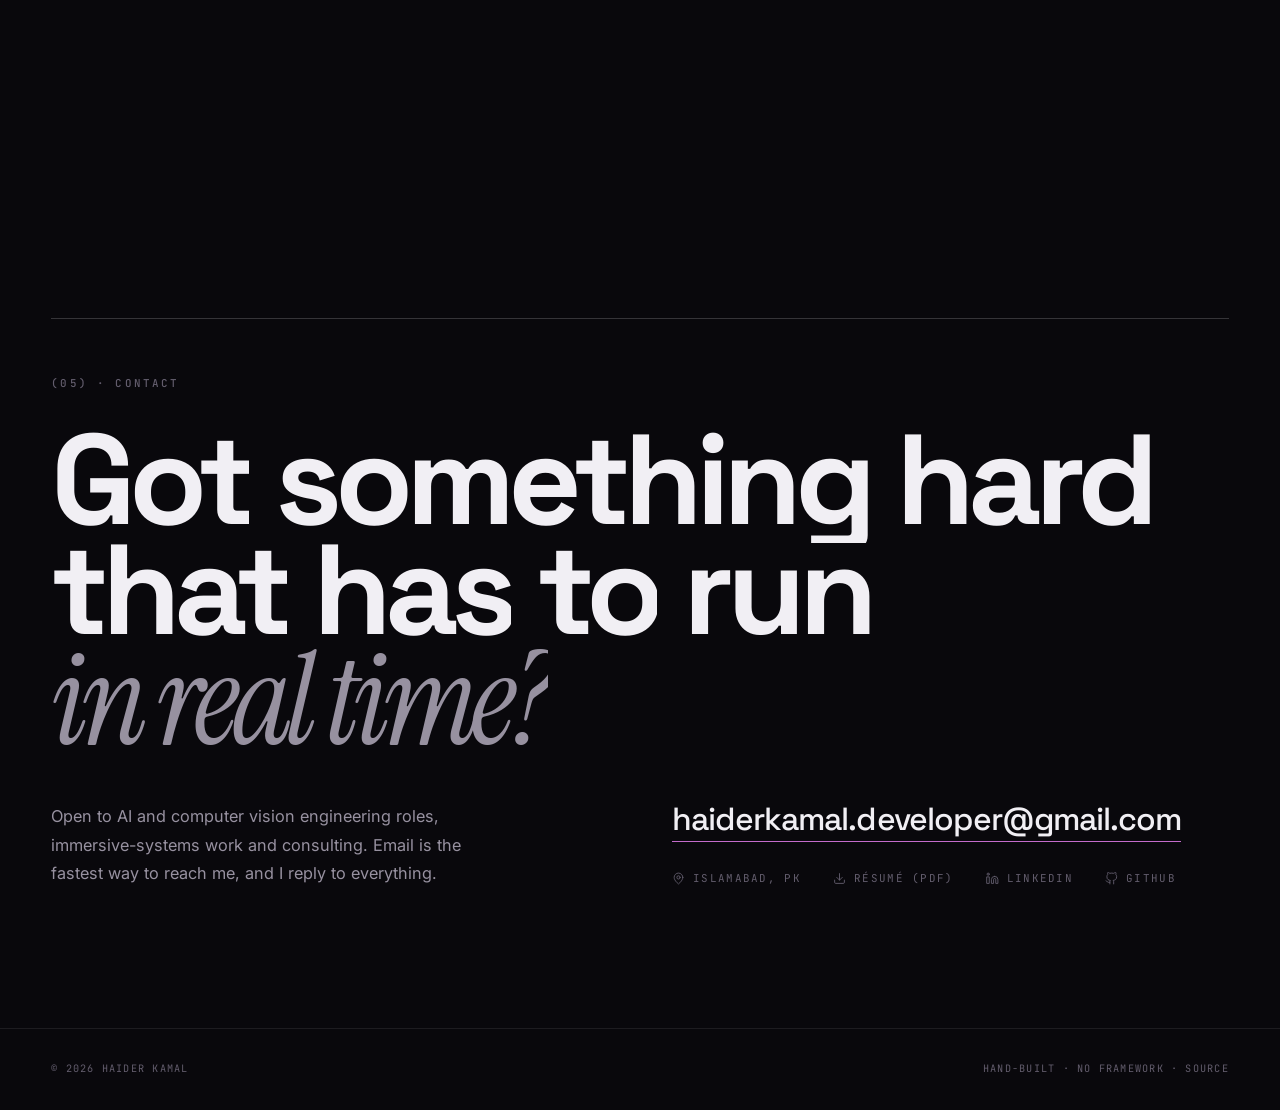
==== commit 6bb6845e: "Drop the location chip from the hero meta row The hero meta line now reads availability and 'Est. 20" ====
--- a/index.html
+++ b/index.html
@@ -71,7 +71,6 @@
   <div class="wrap hero-top">
     <div class="hero-meta mono-label">
       <span class="avail"><i class="dot"></i> Open to AI / computer vision roles</span>
-      <span>Islamabad · Pakistan</span>
       <span>Est. 2017</span>
     </div>
   </div>
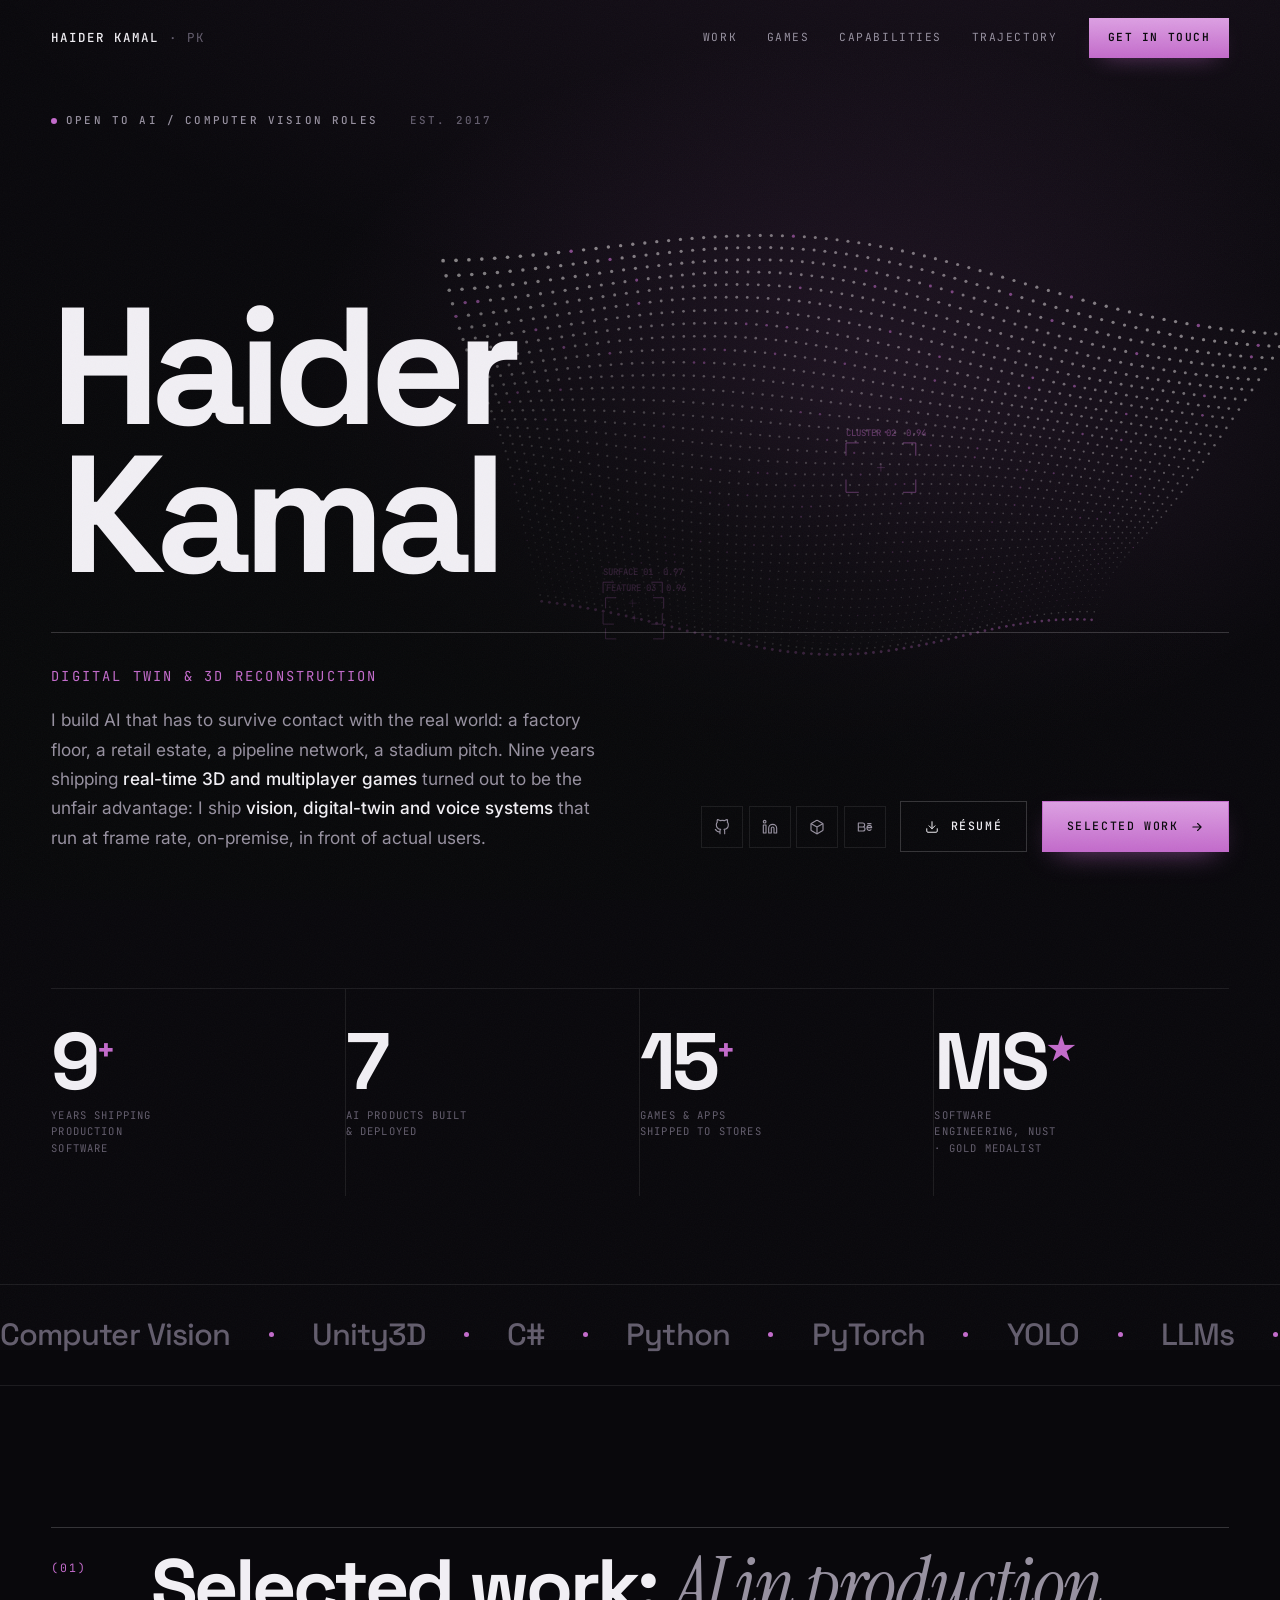
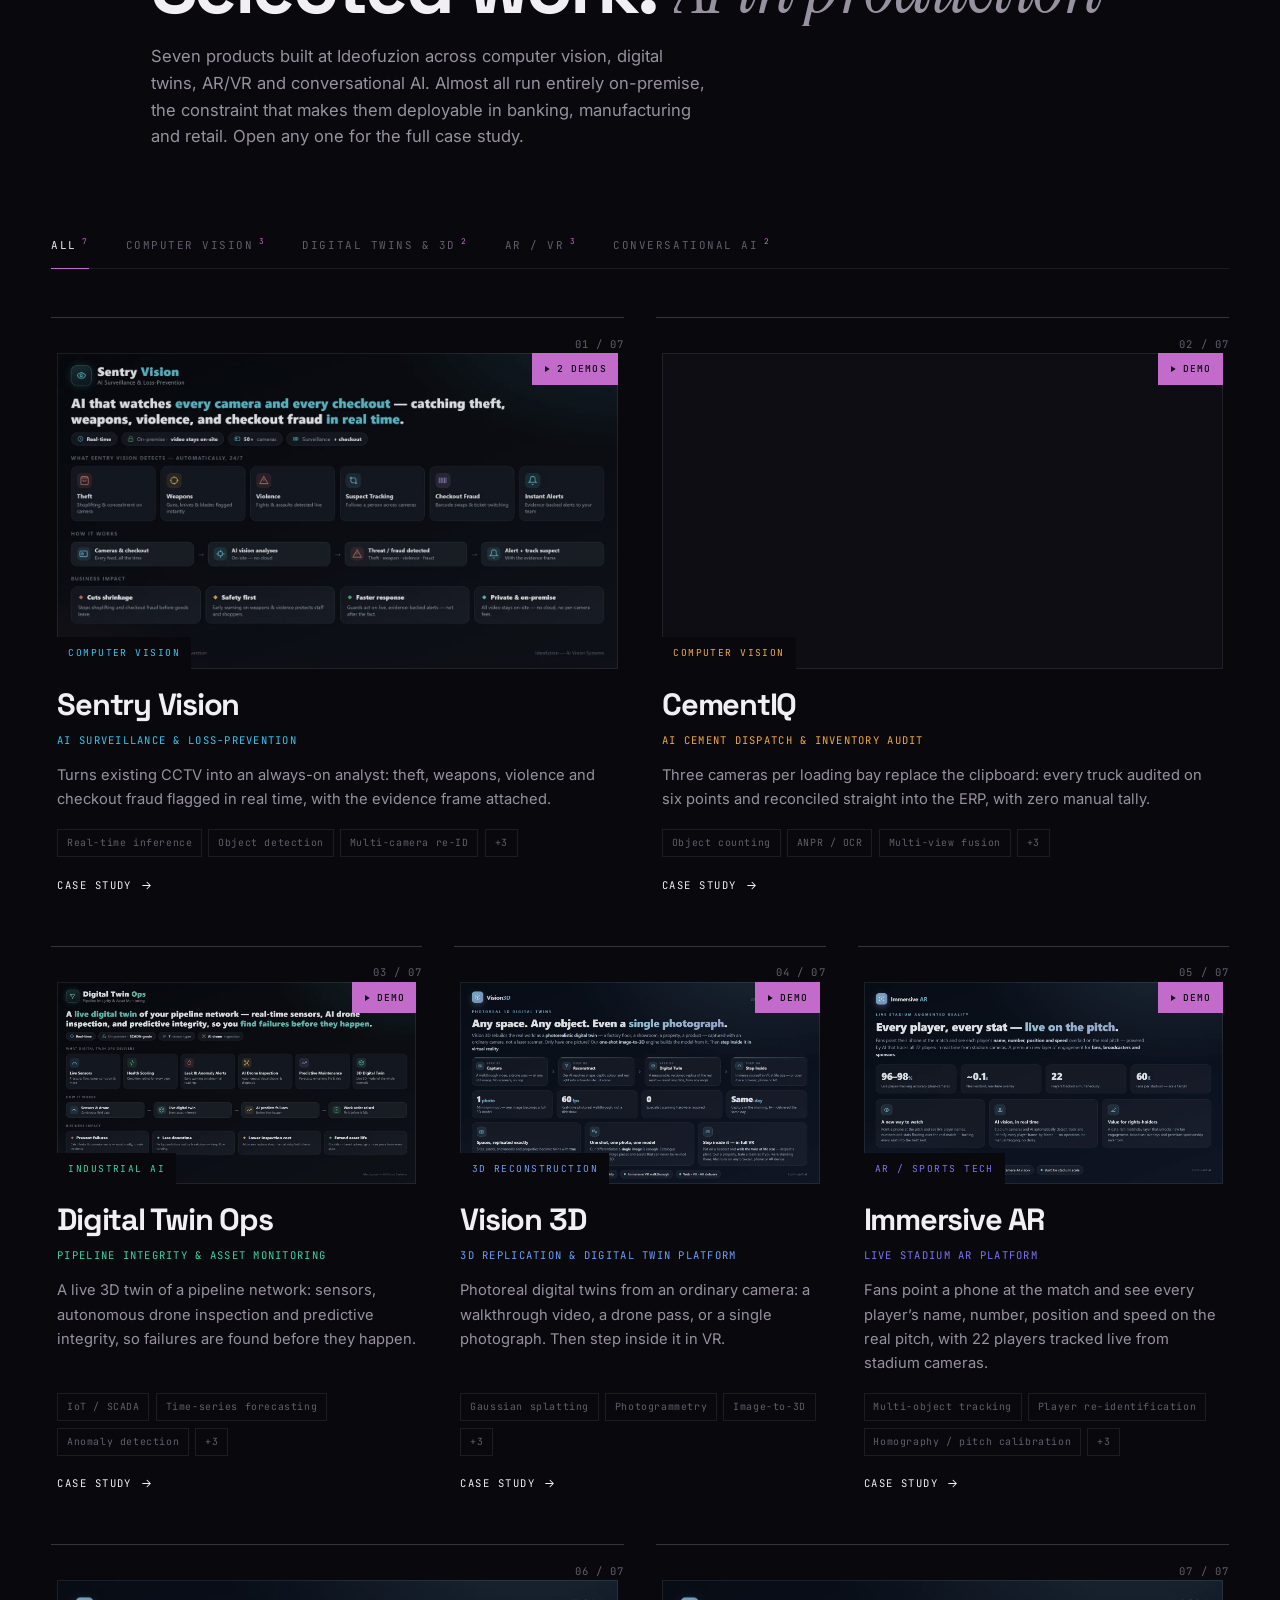
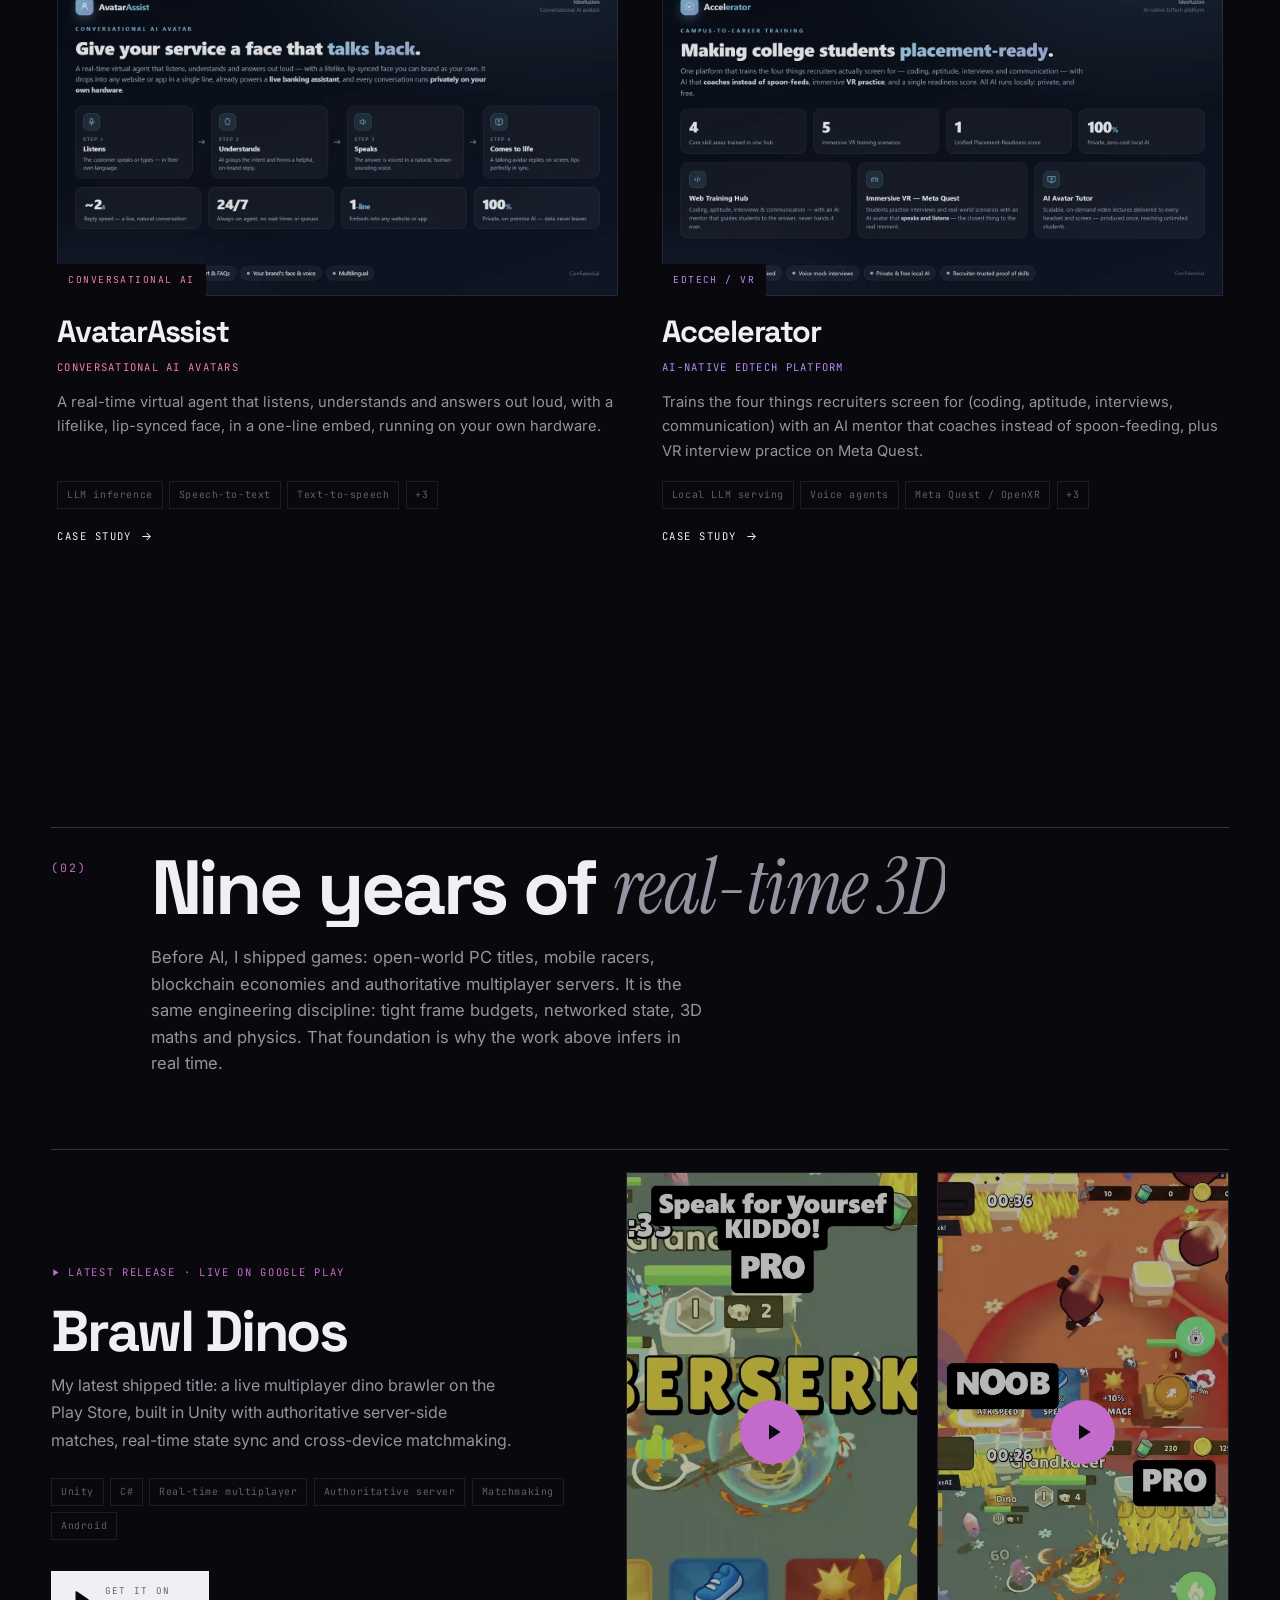
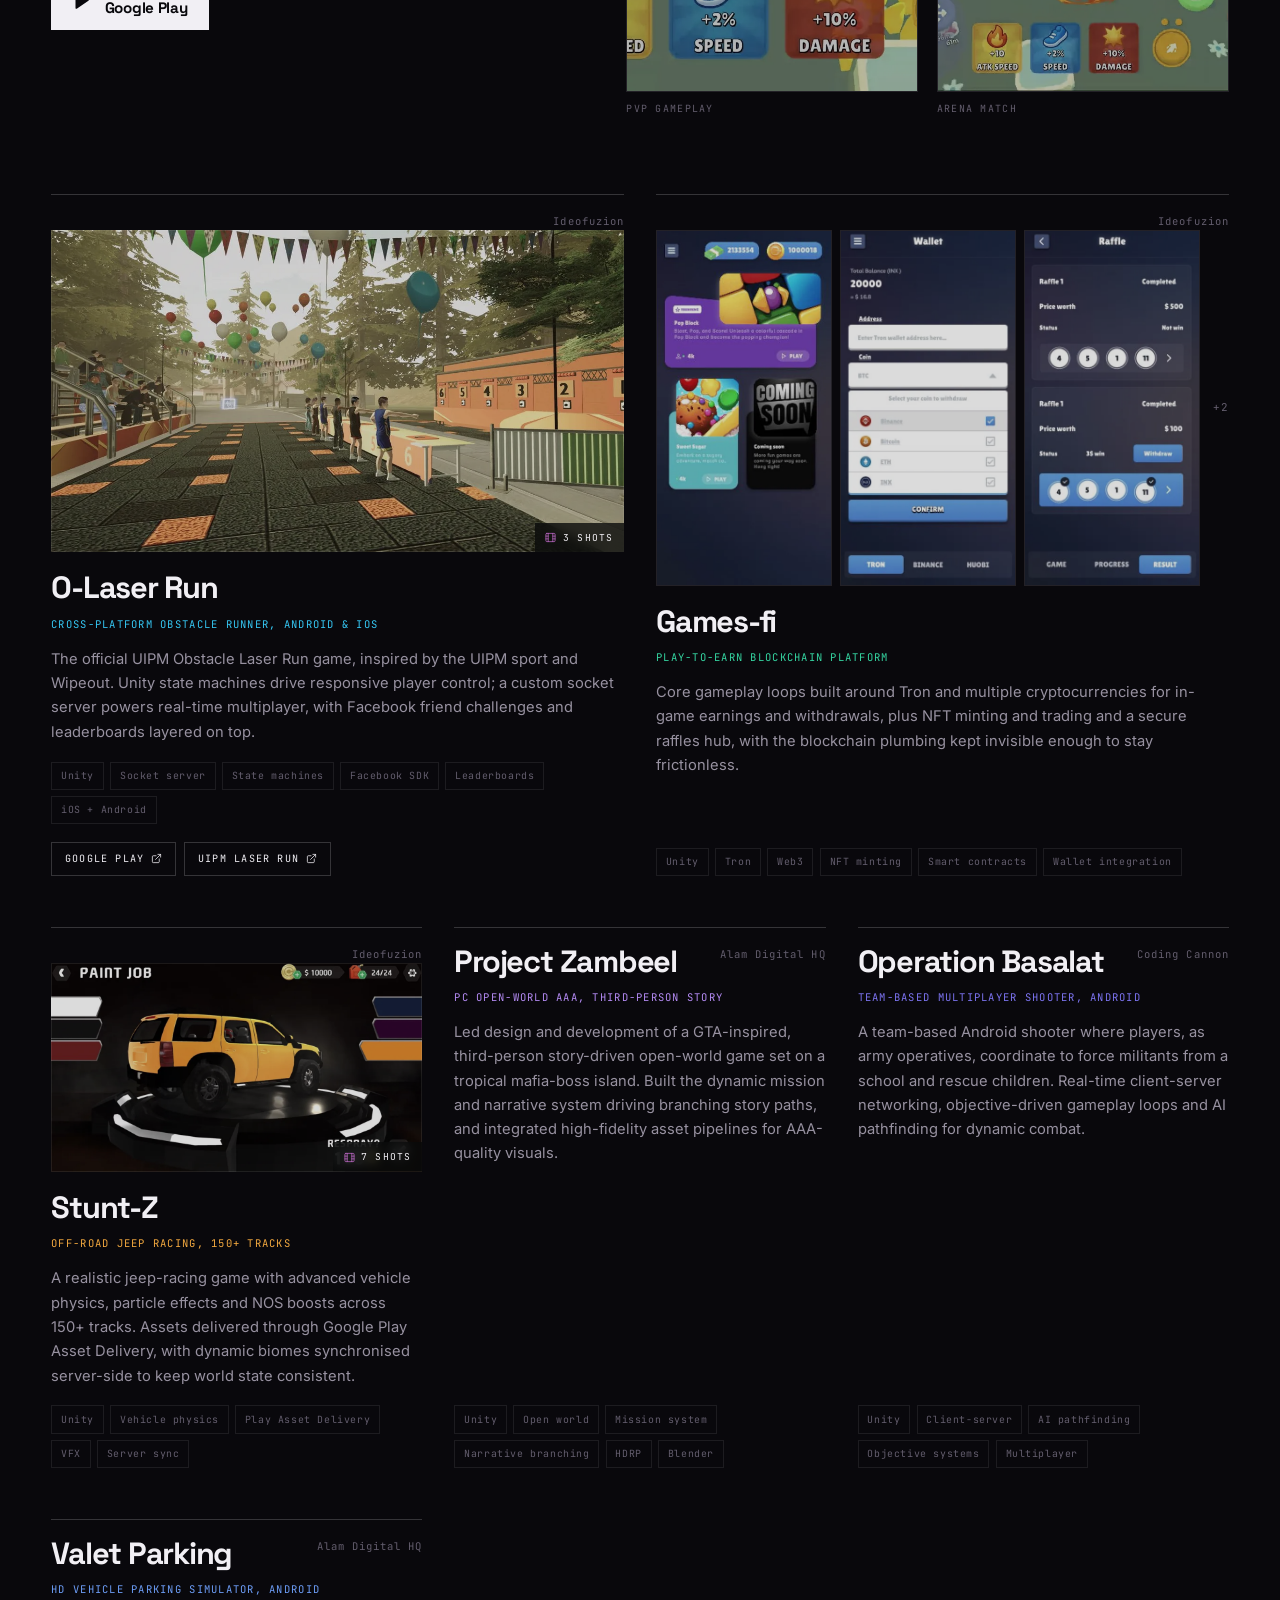
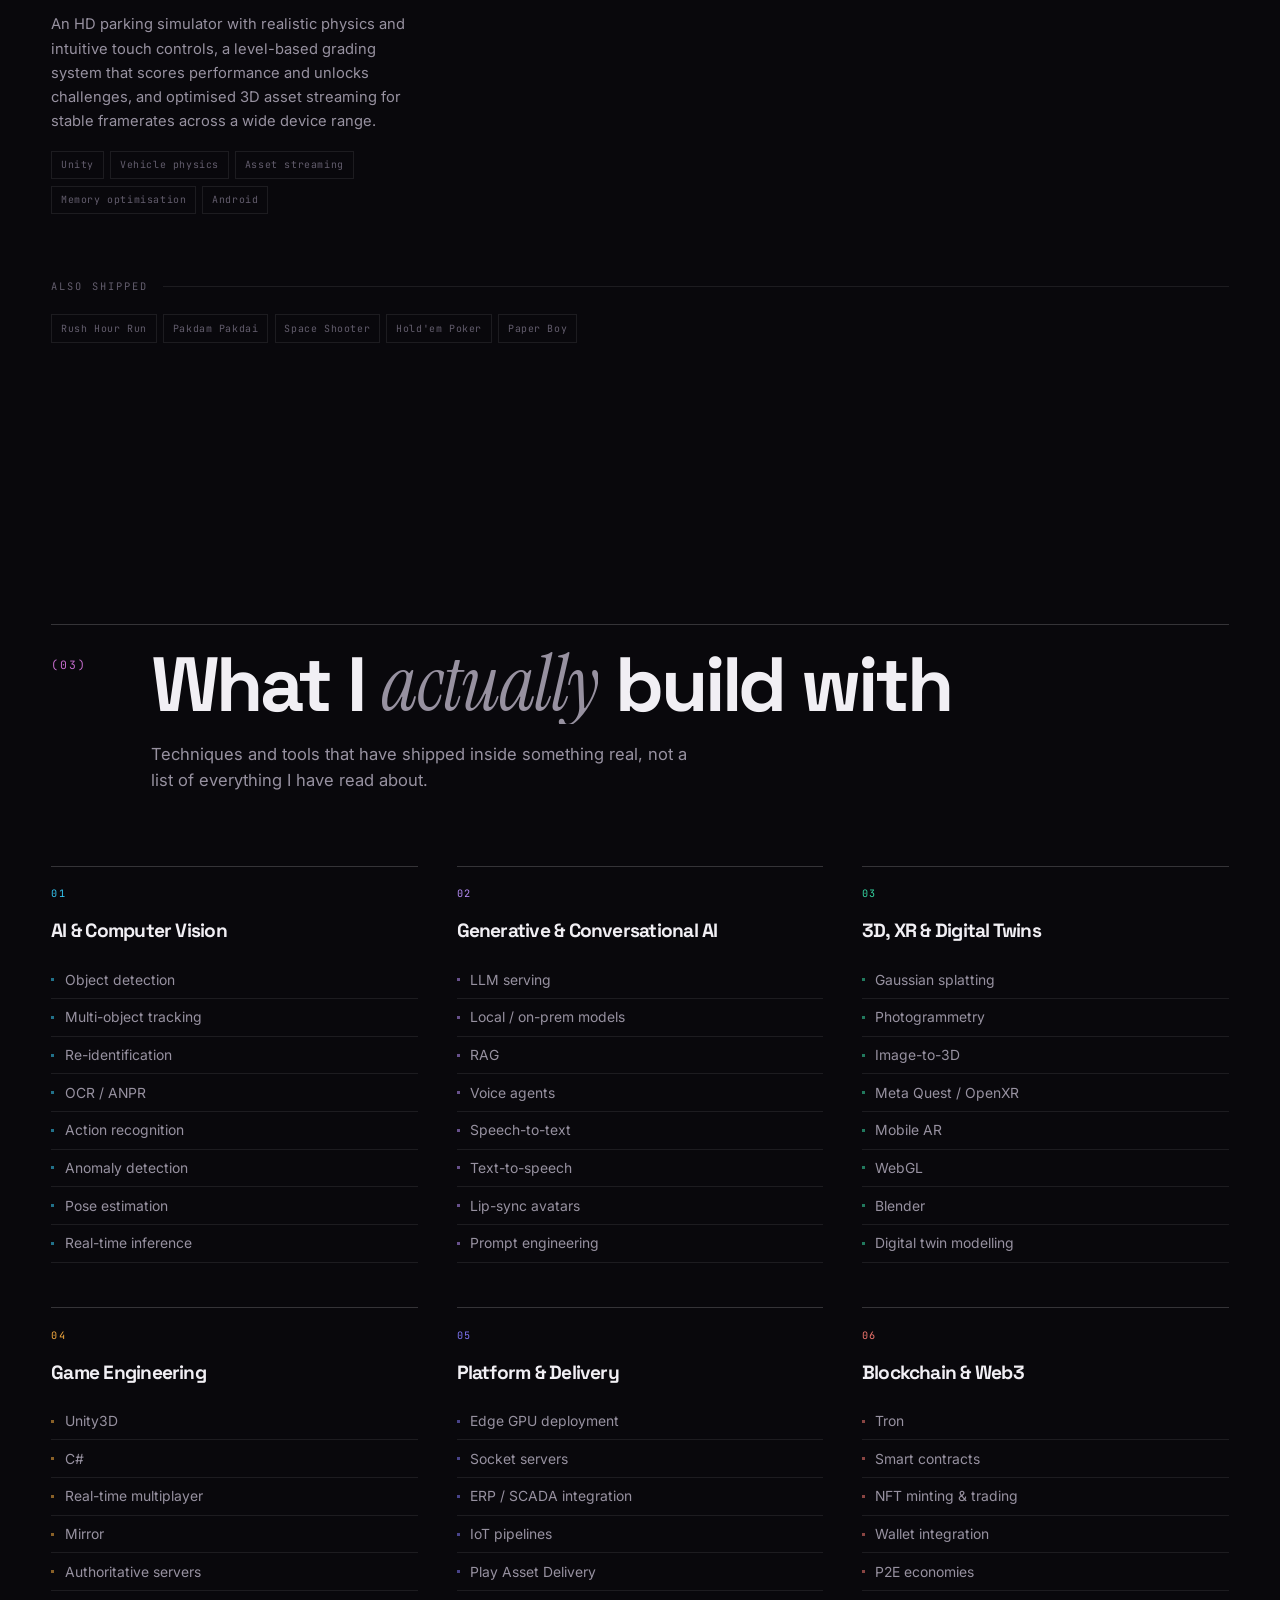
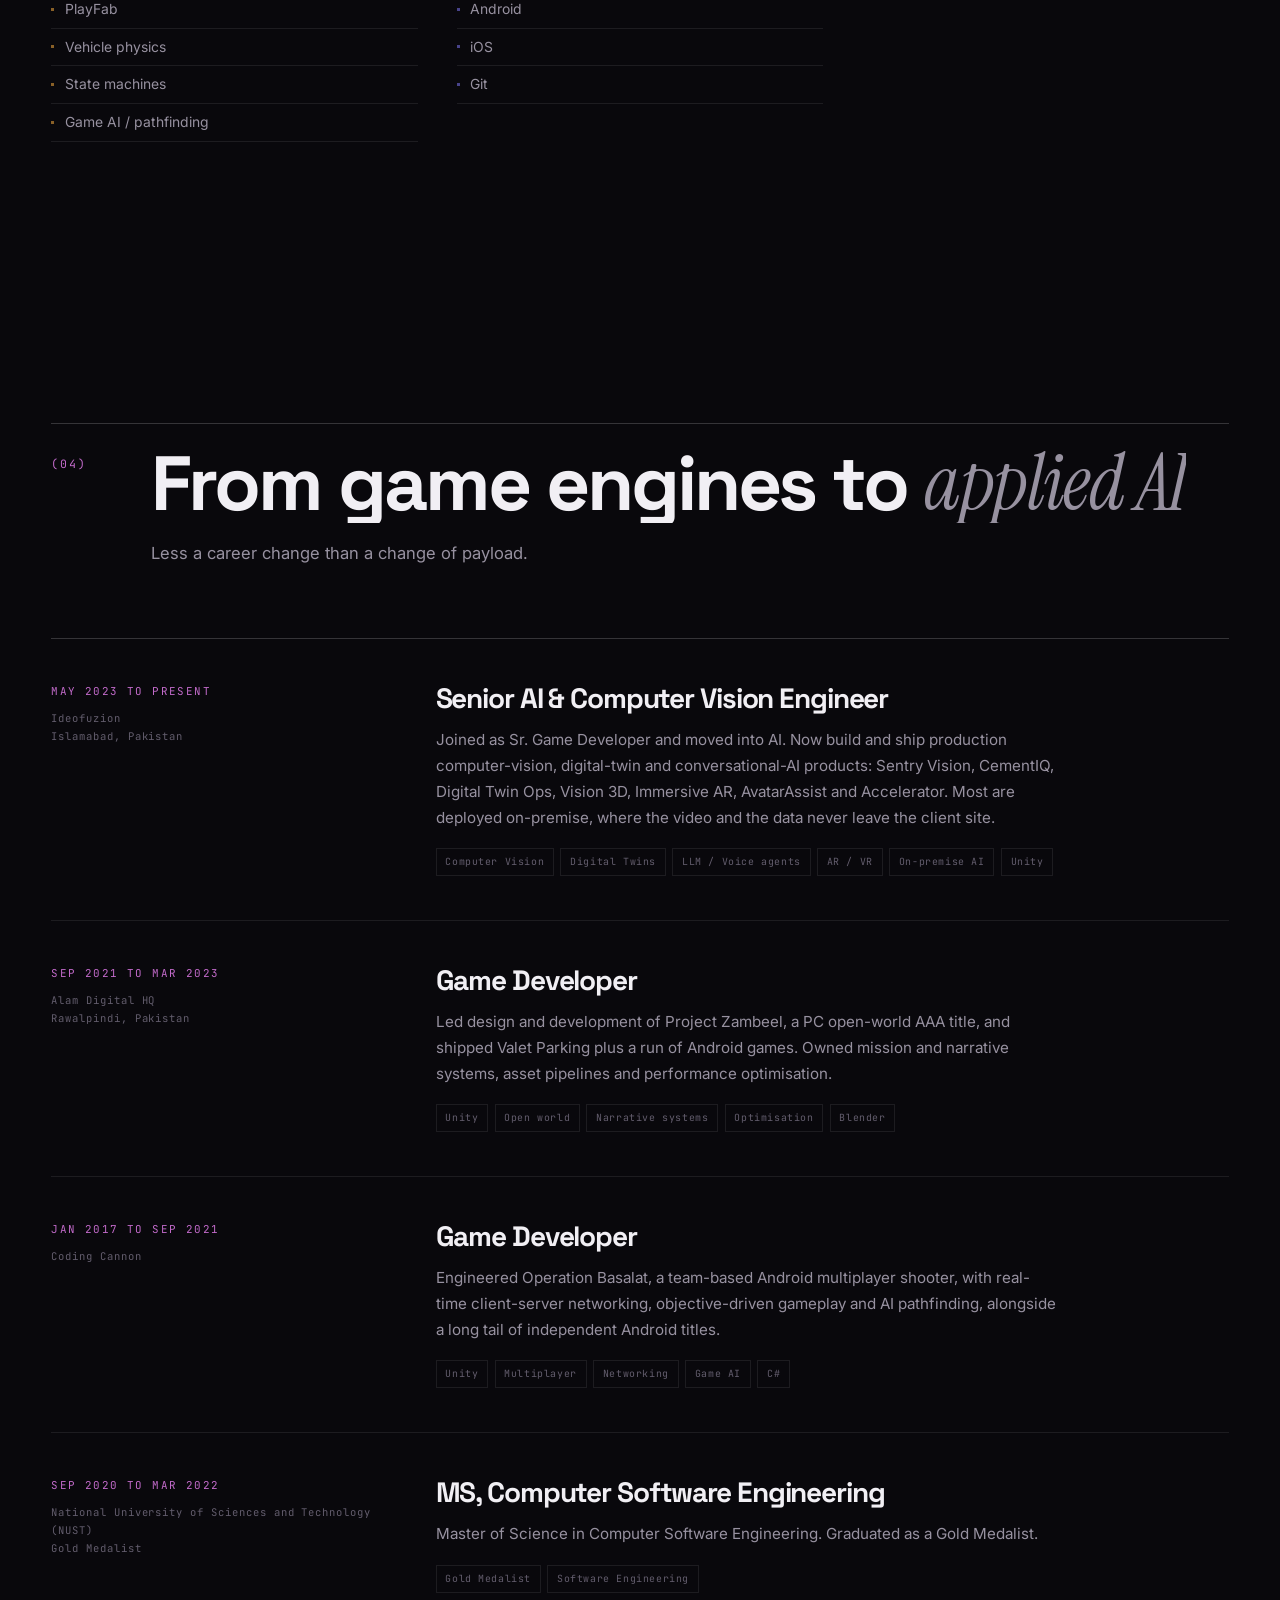
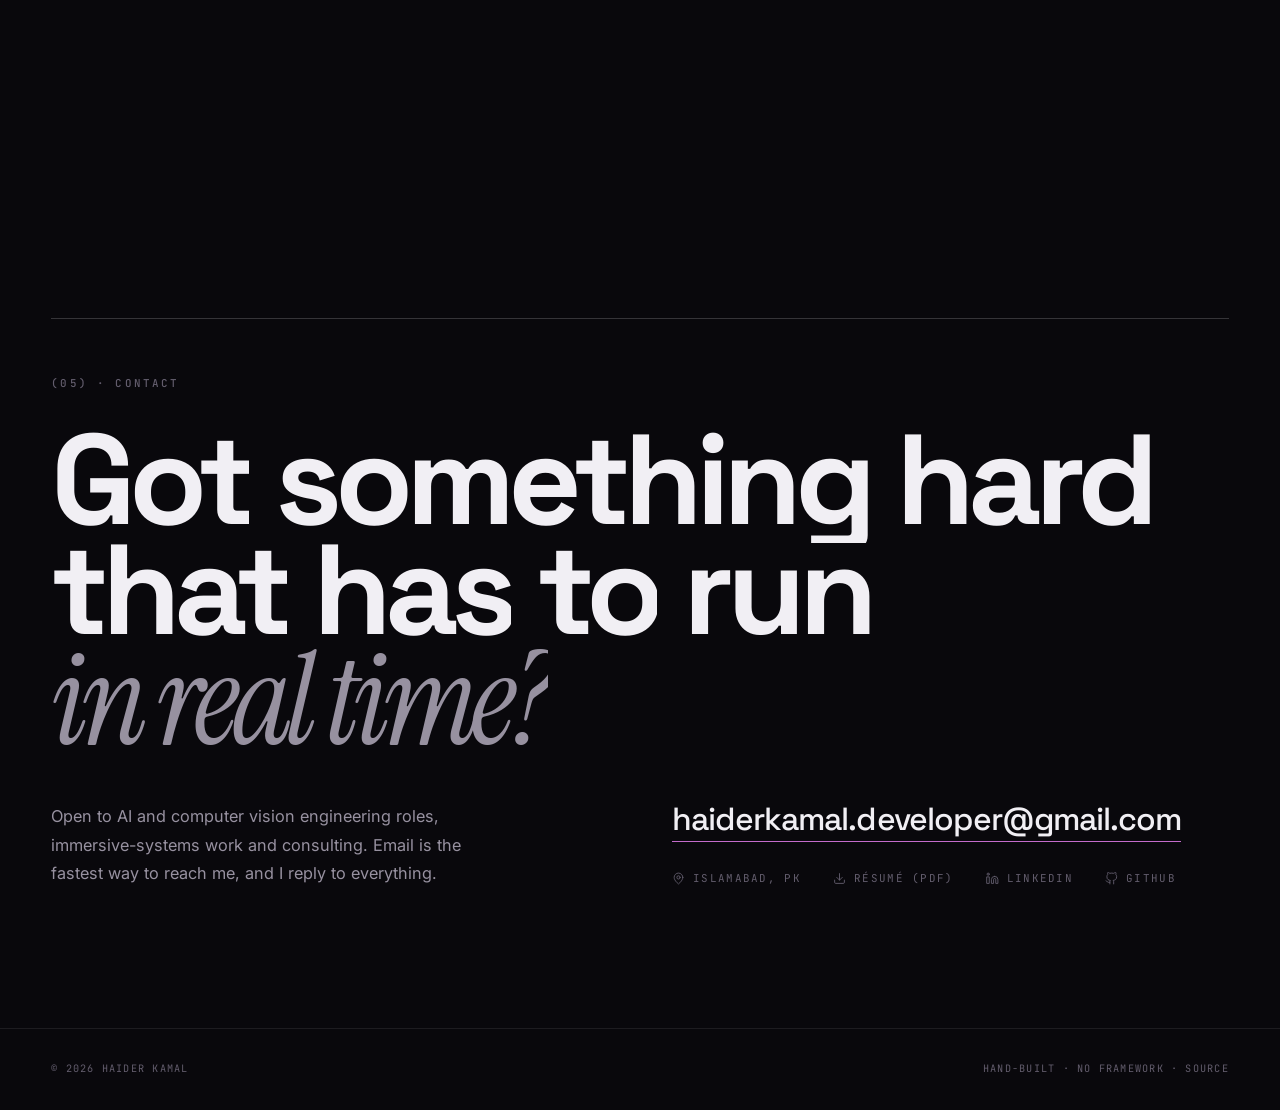
==== commit b10cdcbc: "Replace the résumé with a CV built from current work The download button served a LinkedIn export th" ====
--- a/index.html
+++ b/index.html
@@ -104,7 +104,7 @@
             <svg viewBox="0 0 24 24" fill="none" stroke="currentColor" stroke-width="1.7" stroke-linecap="round" stroke-linejoin="round"><path d="M2 6h6.5a3 3 0 0 1 0 6H2zM2 12h7a3 3 0 0 1 0 6H2zM15 13h7a3.5 3.5 0 1 0-7 0v1a3.5 3.5 0 0 0 6 2"/><path d="M16 7h5"/></svg>
           </a>
         </div>
-        <a class="btn" href="assets/Haider-Kamal-Resume.pdf" download><span>
+        <a class="btn" href="assets/Haider-Kamal-CV.pdf" download><span>
           <svg viewBox="0 0 24 24" fill="none" stroke="currentColor" stroke-width="1.7" stroke-linecap="round" stroke-linejoin="round"><path d="M21 15v4a2 2 0 0 1-2 2H5a2 2 0 0 1-2-2v-4"/><path d="m7 10 5 5 5-5"/><path d="M12 15V3"/></svg>
           Résumé</span></a>
         <a class="btn btn-solid" href="#work"><span>Selected work
@@ -217,7 +217,7 @@
               <svg viewBox="0 0 24 24" fill="none" stroke="currentColor" stroke-width="1.7" stroke-linecap="round" stroke-linejoin="round"><path d="M20 10c0 6-8 12-8 12s-8-6-8-12a8 8 0 0 1 16 0Z"/><circle cx="12" cy="10" r="3"/></svg>
               Islamabad, PK
             </span>
-            <a href="assets/Haider-Kamal-Resume.pdf" download>
+            <a href="assets/Haider-Kamal-CV.pdf" download>
               <svg viewBox="0 0 24 24" fill="none" stroke="currentColor" stroke-width="1.7" stroke-linecap="round" stroke-linejoin="round"><path d="M21 15v4a2 2 0 0 1-2 2H5a2 2 0 0 1-2-2v-4"/><path d="m7 10 5 5 5-5"/><path d="M12 15V3"/></svg>
               Résumé (PDF)
             </a>
